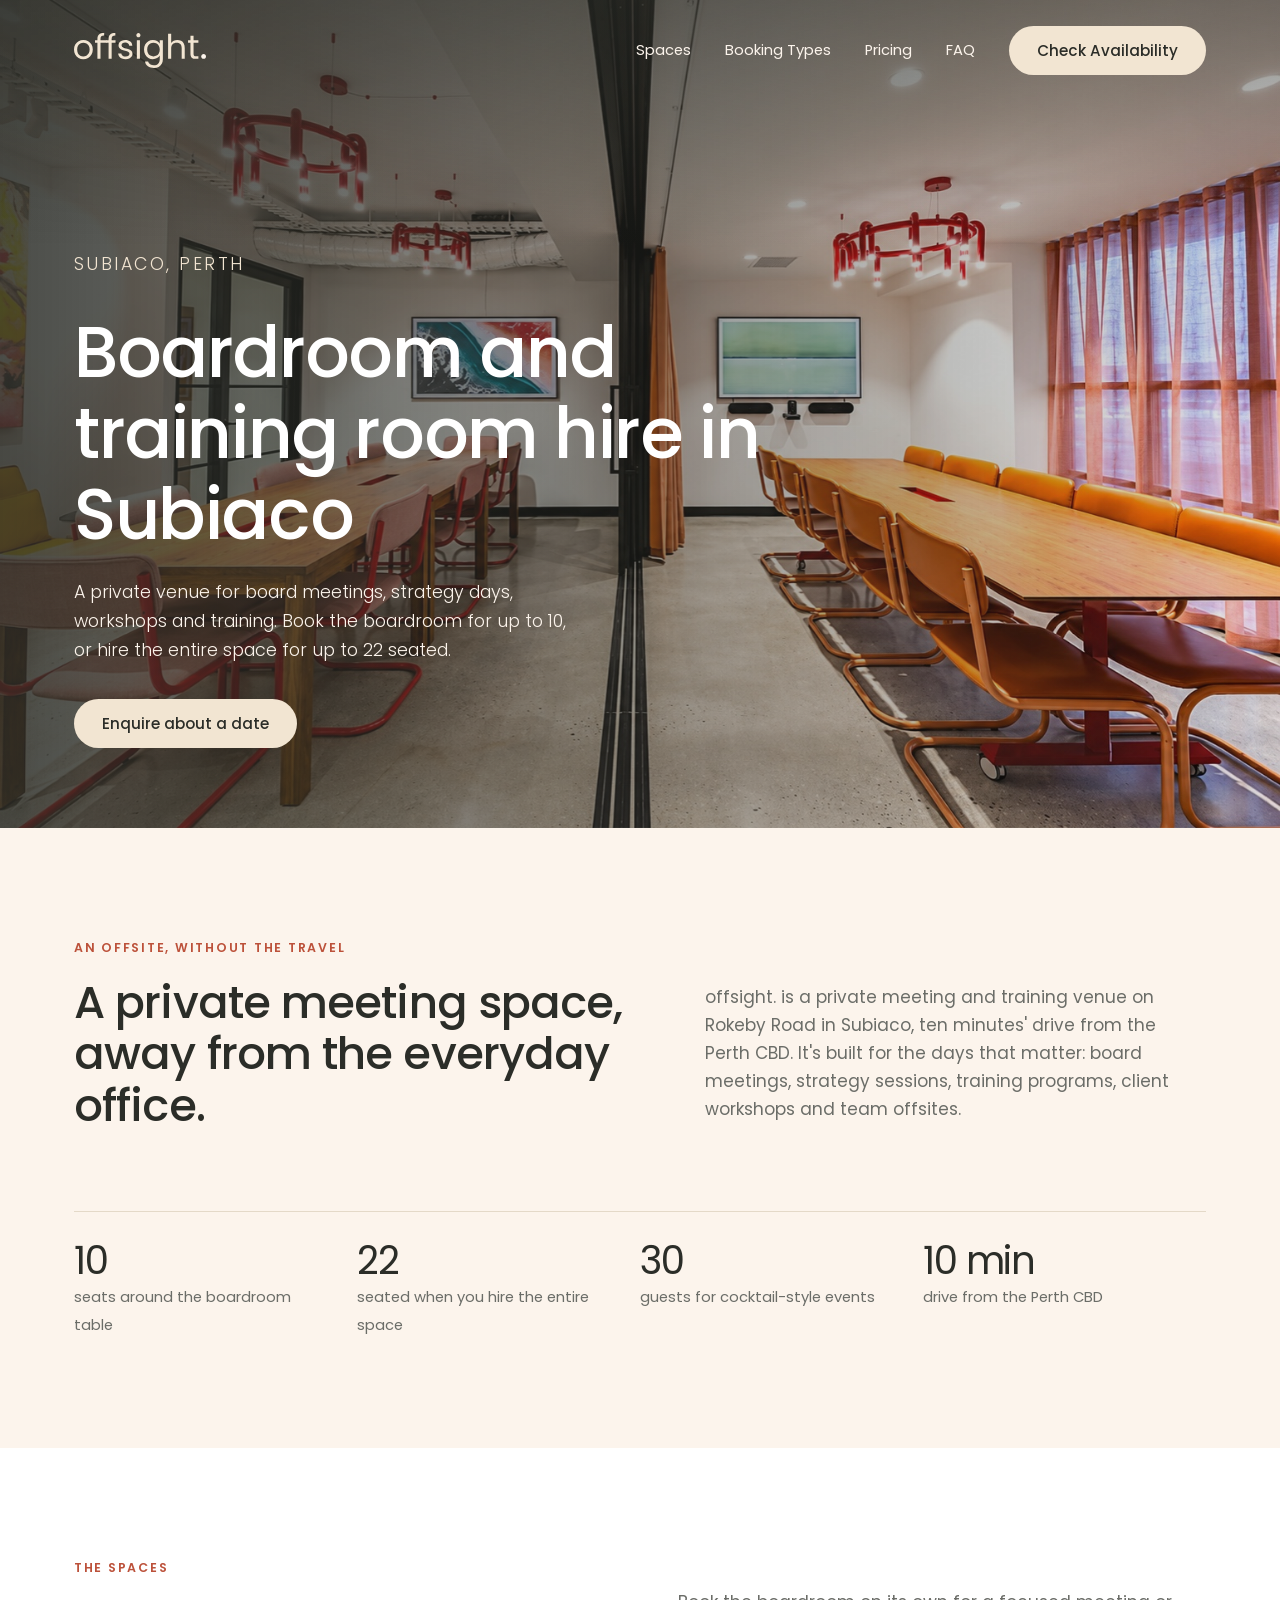
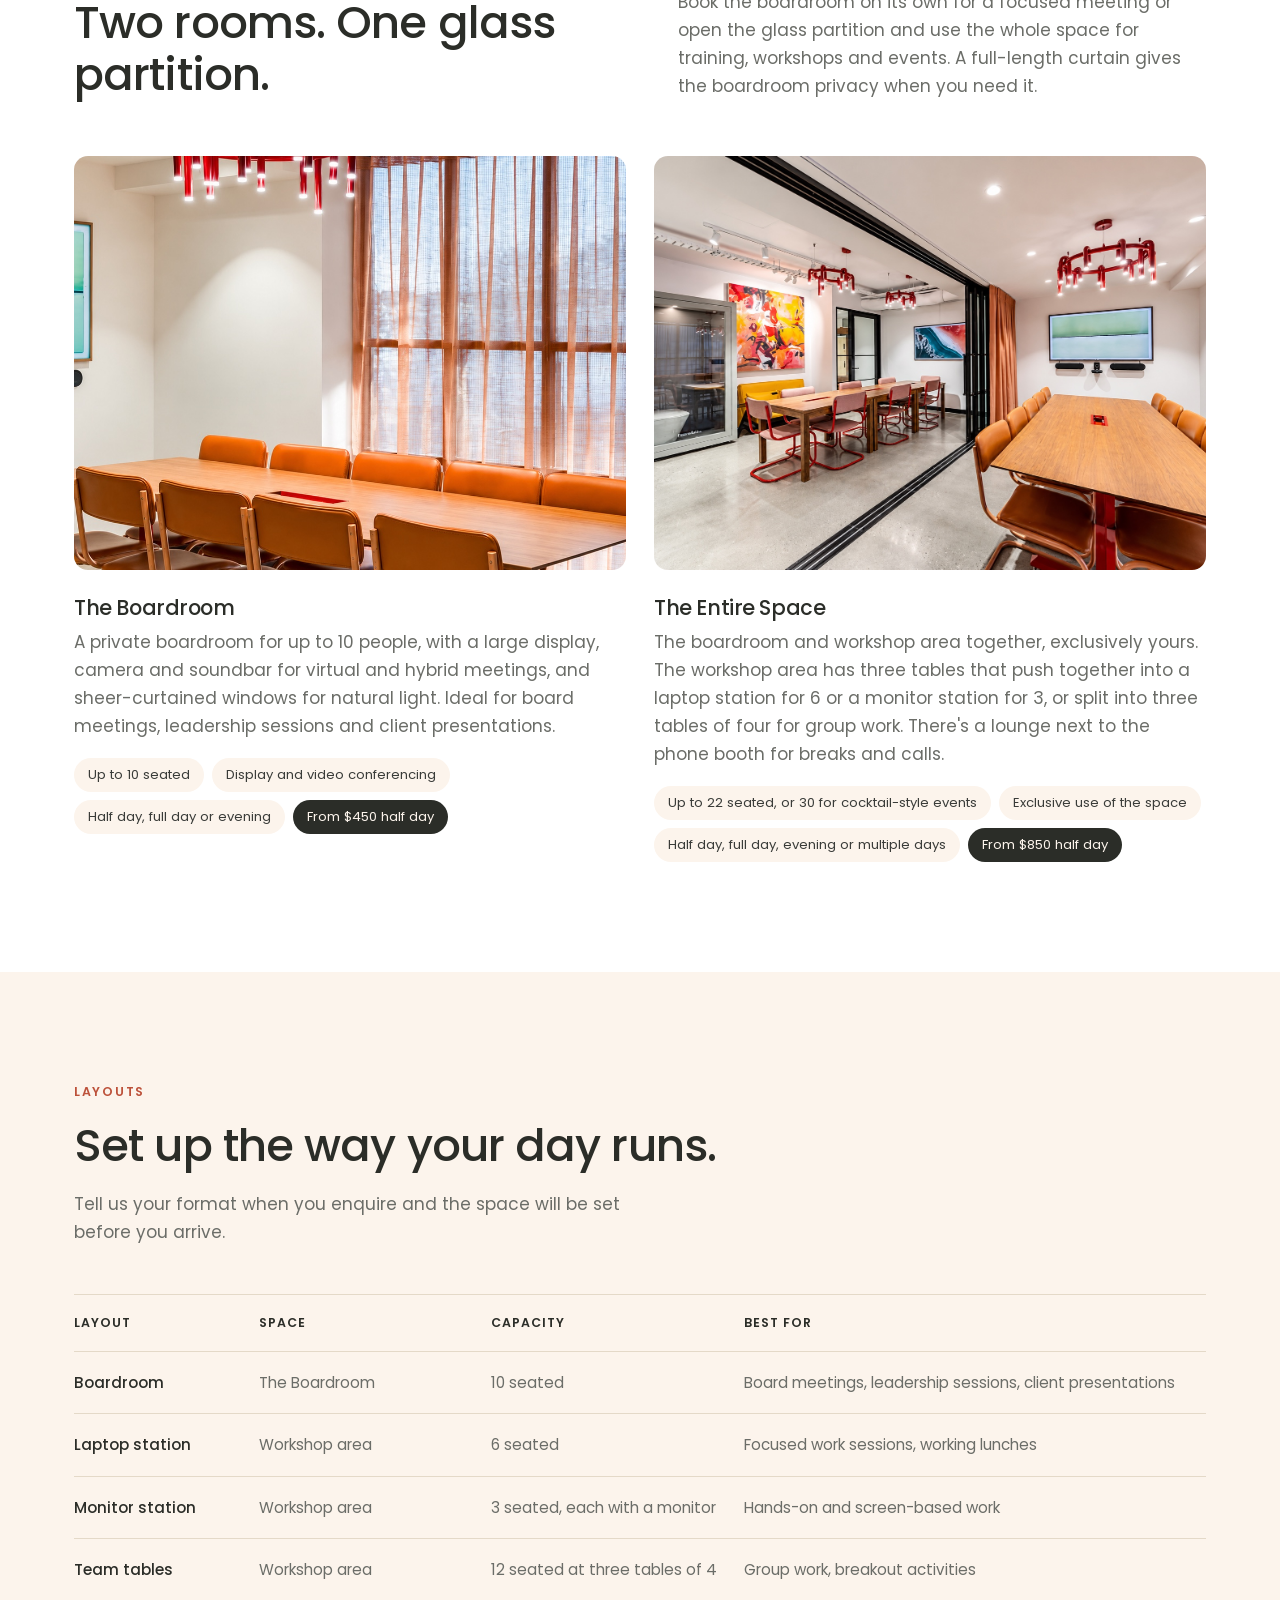
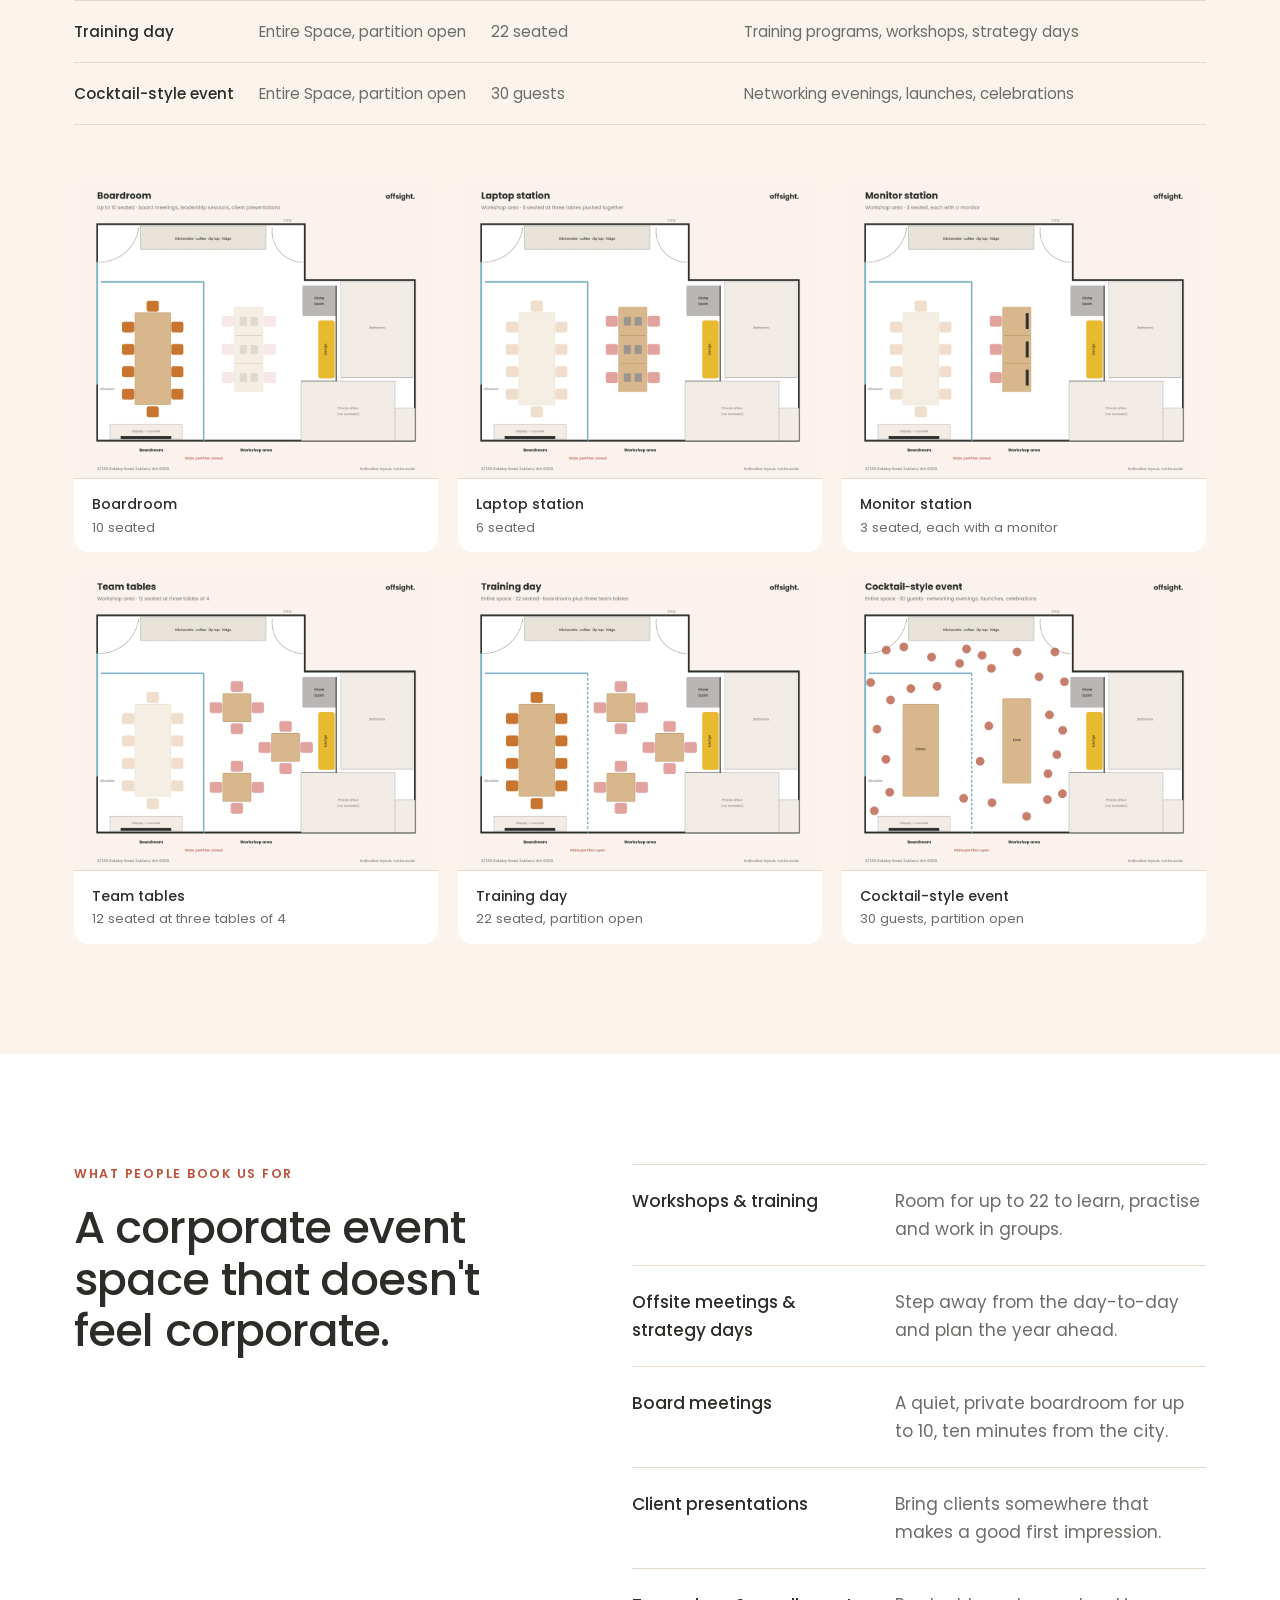
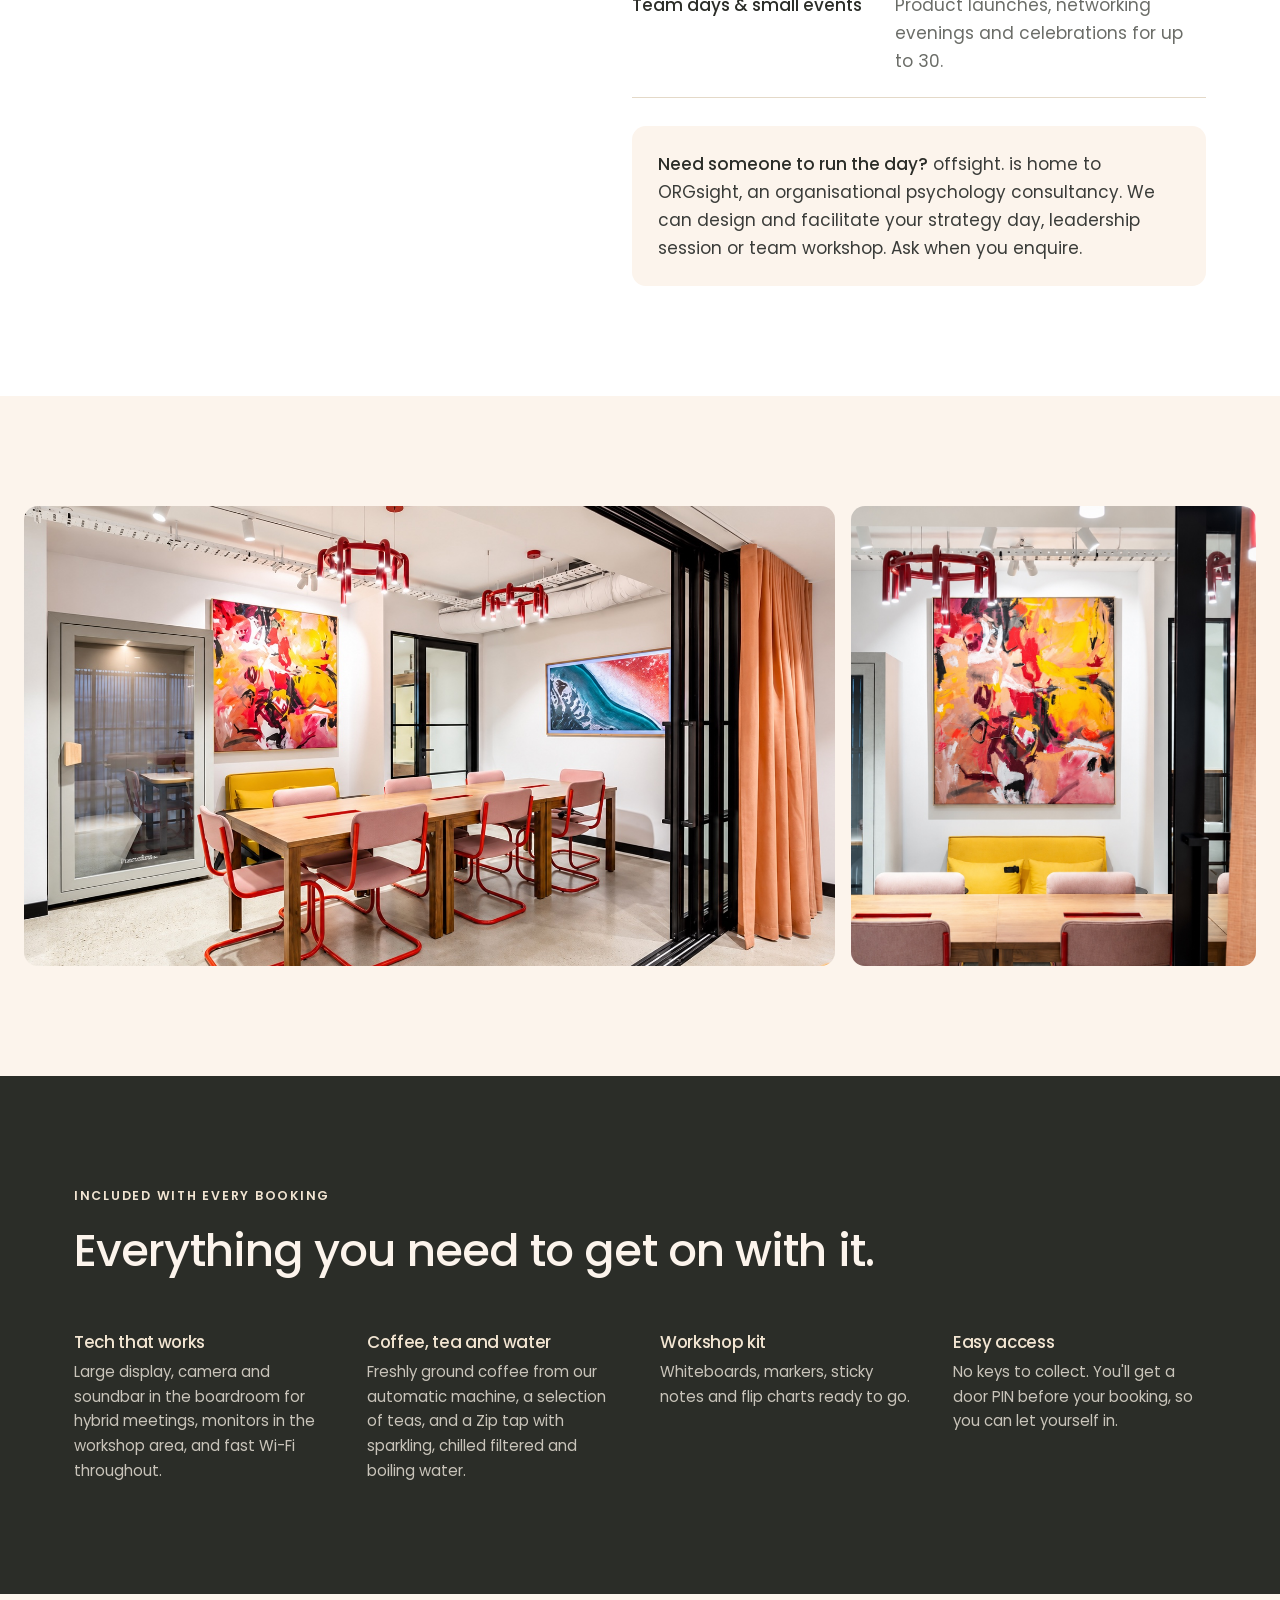
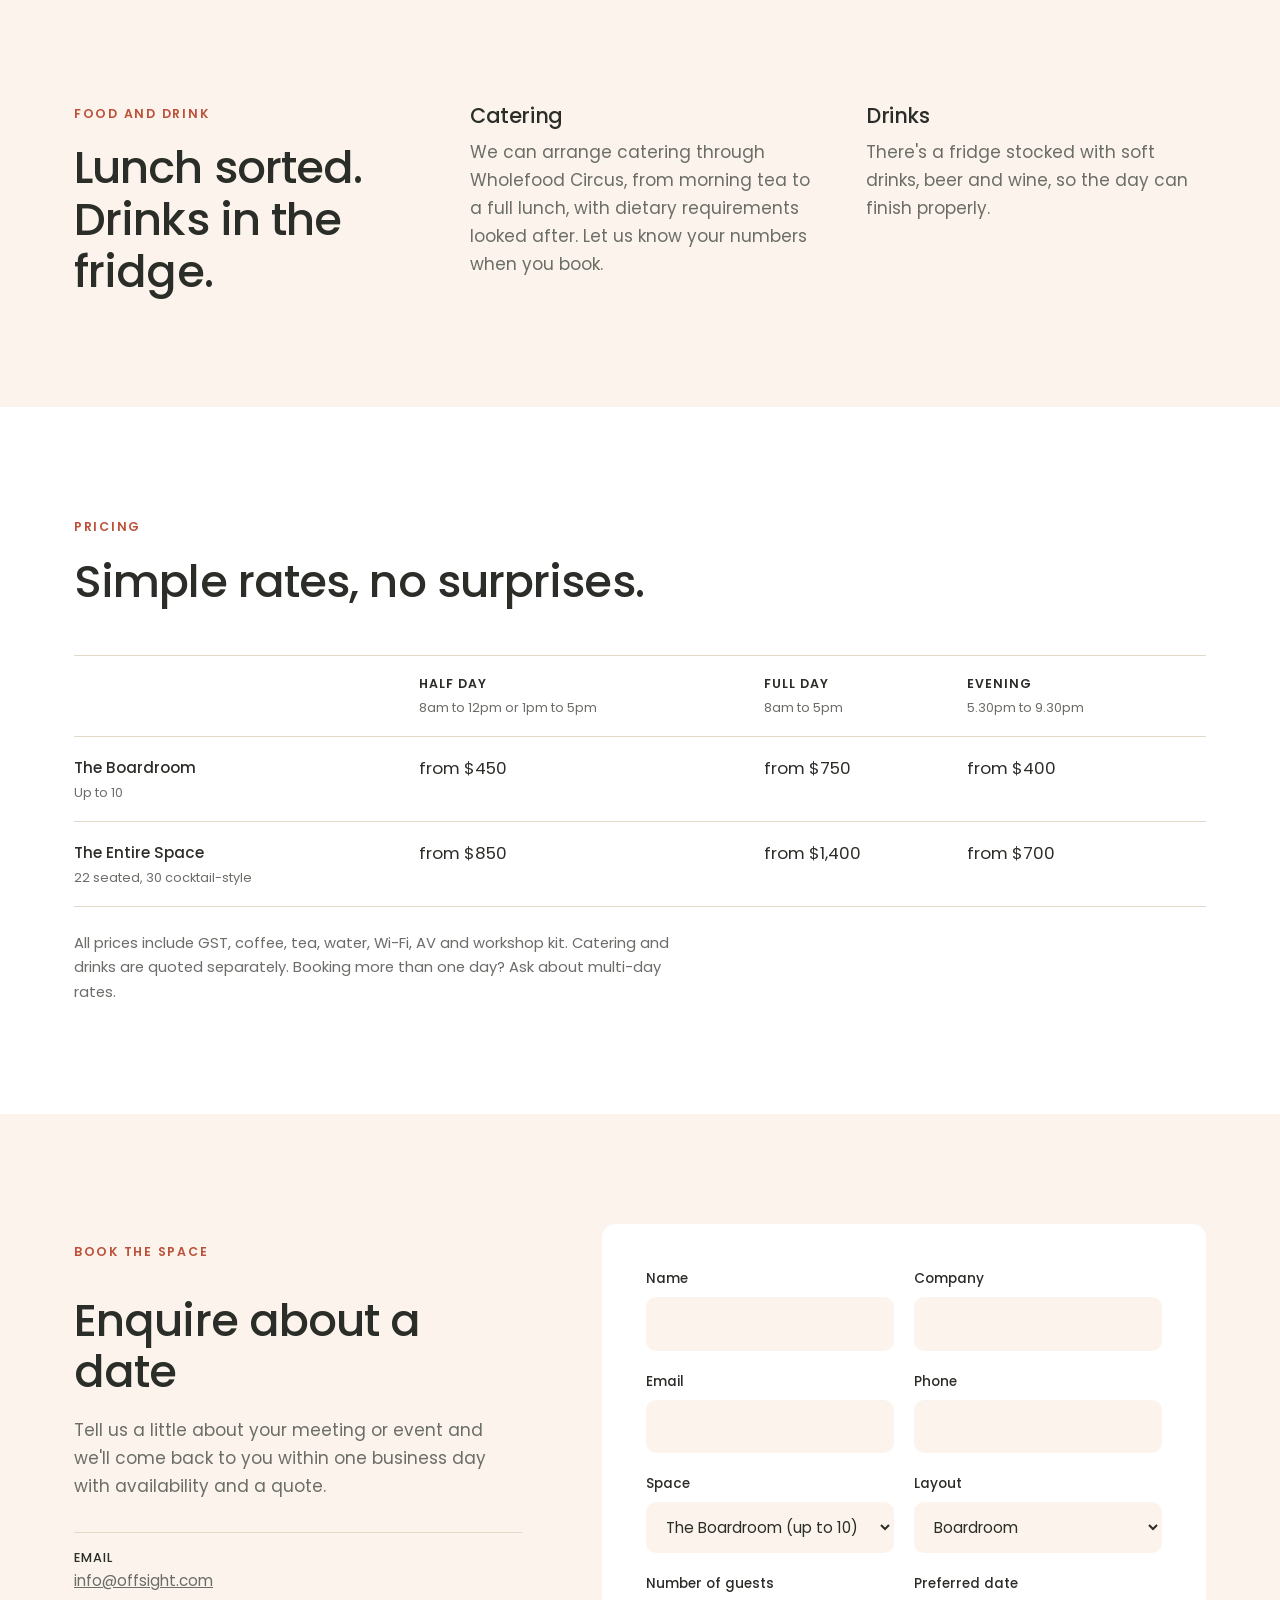
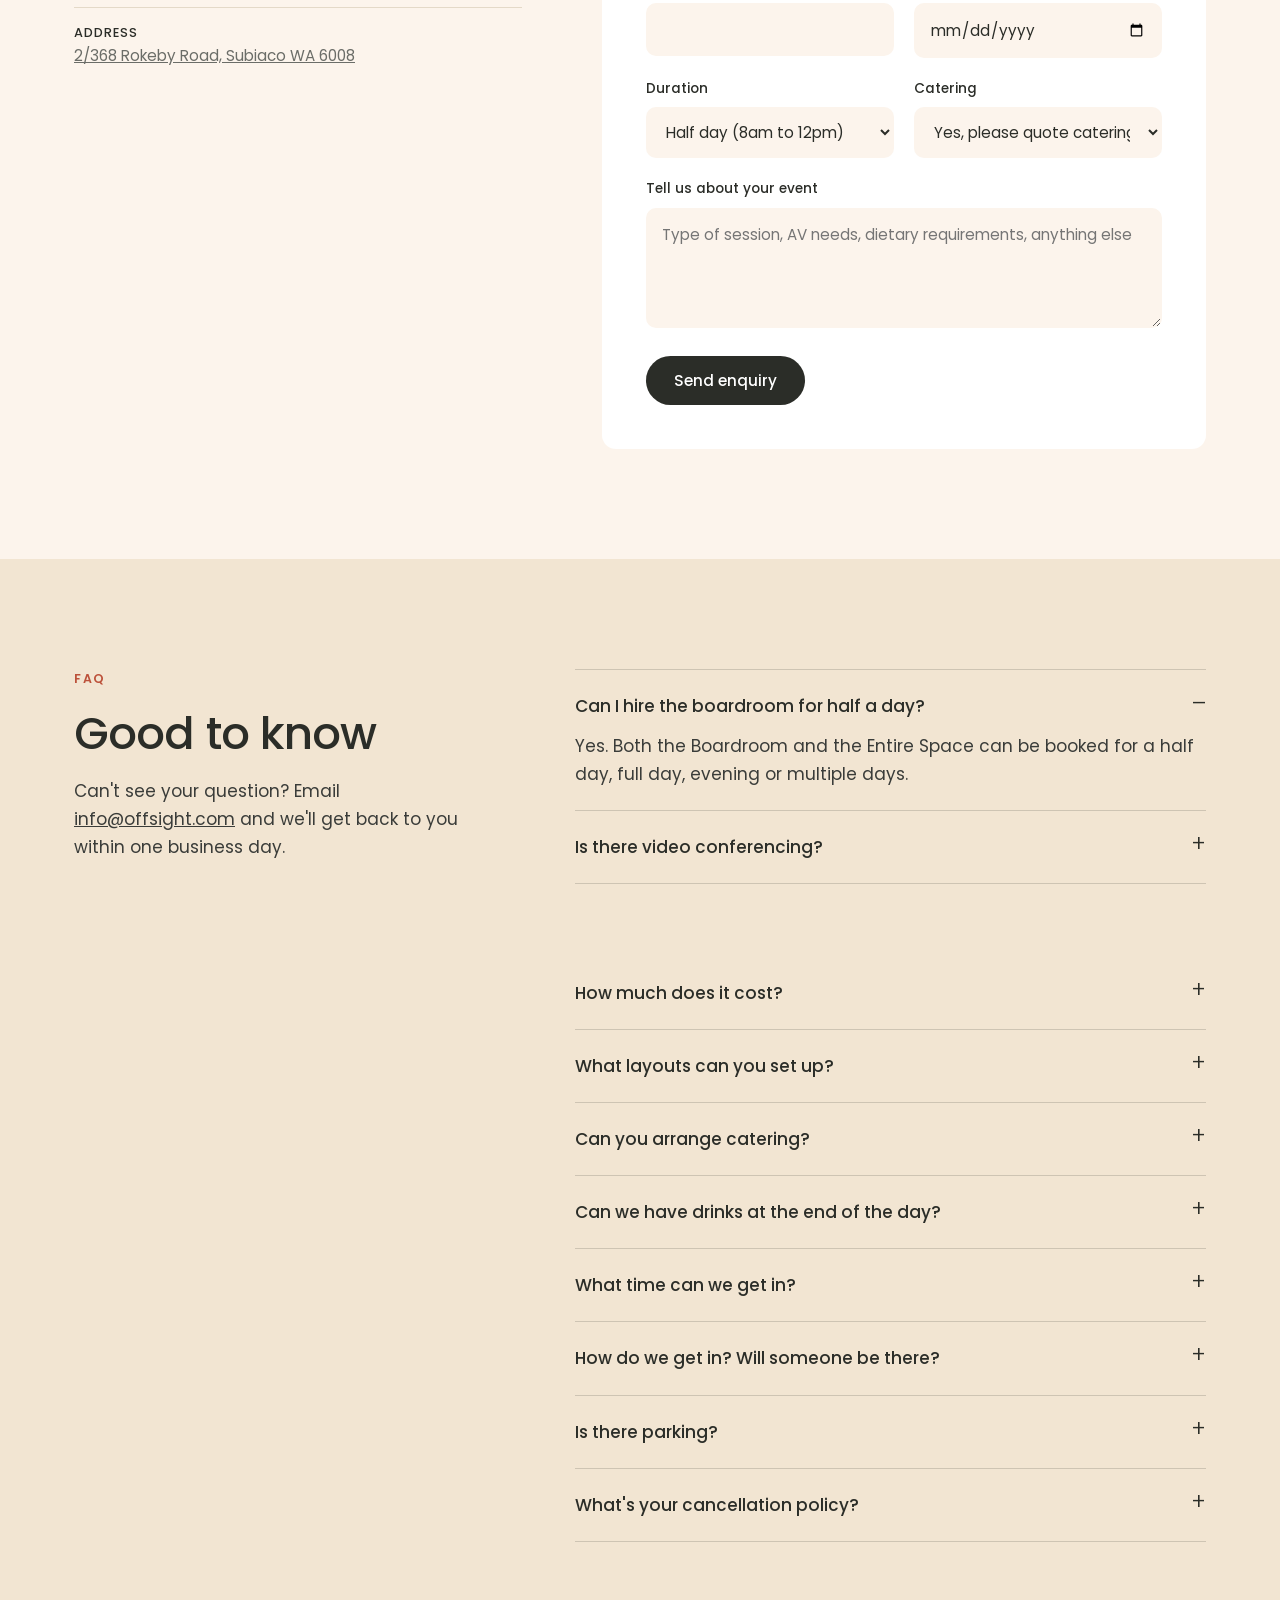
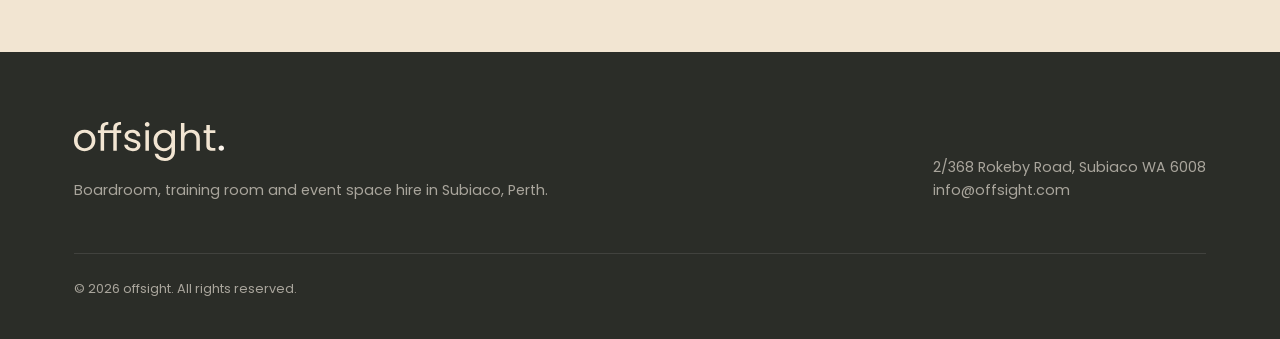
==== index.html @ c1b9c3cf "Open floor plans in a lightbox Native <dialog> with previous/next buttons, arrow keys, Esc and backd" ====
<!doctype html>
<html lang="en-AU">
<head>
<meta charset="utf-8">
<meta name="viewport" content="width=device-width, initial-scale=1">
<title>Boardroom &amp; Training Room Hire Subiaco, Perth | offsight.</title>
<meta name="description" content="Hire a private boardroom for up to 10 or the entire space for up to 22 seated on Rokeby Road, Subiaco. Board meetings, strategy days, workshops, training and events. From $450.">
<link rel="canonical" href="https://offsight.com.au/">
<meta property="og:type" content="website">
<meta property="og:title" content="Boardroom &amp; Training Room Hire in Subiaco | offsight.">
<meta property="og:description" content="A private boardroom and training venue in Subiaco for board meetings, strategy days, workshops and training.">
<meta property="og:image" content="https://offsight.com.au/assets/hero.jpg">
<meta property="og:locale" content="en_AU">
<link rel="icon" href="assets/favicon.svg" type="image/svg+xml">
<link rel="preconnect" href="https://fonts.googleapis.com">
<link rel="preconnect" href="https://fonts.gstatic.com" crossorigin>
<link href="https://fonts.googleapis.com/css2?family=Poppins:wght@300;400;500;600&display=swap" rel="stylesheet">

<script type="application/ld+json">
{
  "@context": "https://schema.org",
  "@type": "EventVenue",
  "name": "offsight.",
  "description": "Private boardroom and training venue for hire in Subiaco, Perth. Board meetings, strategy days, workshops, training and corporate events.",
  "url": "https://offsight.com.au/",
  "image": "https://offsight.com.au/assets/hero.jpg",
  "email": "info@offsight.com",
  "priceRange": "$400 to $1,400",
  "hasMap": "https://www.google.com/maps/search/?api=1&query=2%2F368+Rokeby+Road+Subiaco+WA+6008",
  "address": {
    "@type": "PostalAddress",
    "streetAddress": "2/368 Rokeby Road",
    "addressLocality": "Subiaco",
    "addressRegion": "WA",
    "postalCode": "6008",
    "addressCountry": "AU"
  },
  "areaServed": ["Subiaco", "Perth", "West Perth", "Leederville", "Nedlands"],
  "maximumAttendeeCapacity": 30
}
</script>
<script type="application/ld+json">
{
  "@context": "https://schema.org",
  "@type": "FAQPage",
  "mainEntity": [
    {"@type": "Question", "name": "Can I hire the boardroom for half a day?", "acceptedAnswer": {"@type": "Answer", "text": "Yes. Both the Boardroom and the Entire Space can be booked for a half day, full day, evening or multiple days."}},
    {"@type": "Question", "name": "Is there video conferencing?", "acceptedAnswer": {"@type": "Answer", "text": "Yes. The boardroom has a large wall-mounted display with a camera and soundbar for hybrid meetings, plus fast Wi-Fi throughout."}},
    {"@type": "Question", "name": "Where is offsight. located?", "acceptedAnswer": {"@type": "Answer", "text": "We're at 2/368 Rokeby Road, Subiaco, ten minutes' drive from the Perth CBD and a short walk from Subiaco train station."}},
    {"@type": "Question", "name": "How much does it cost?", "acceptedAnswer": {"@type": "Answer", "text": "The Boardroom starts from $450 for a half day and $750 for a full day. The Entire Space starts from $850 for a half day and $1,400 for a full day. All prices include GST."}},
    {"@type": "Question", "name": "What layouts can you set up?", "acceptedAnswer": {"@type": "Answer", "text": "The boardroom seats 10. In the workshop area, three tables push together into a laptop station for 6 or a monitor station for 3, or split into three tables of four. With the partition open, the entire space seats 22 for training or holds 30 for cocktail-style events."}},
    {"@type": "Question", "name": "Can you arrange catering?", "acceptedAnswer": {"@type": "Answer", "text": "Yes. We work with Wholefood Circus for morning tea, lunch and afternoon tea, and can cater for dietary requirements. You're also welcome to bring your own."}},
    {"@type": "Question", "name": "Can we have drinks at the end of the day?", "acceptedAnswer": {"@type": "Answer", "text": "Yes. There's a fridge with soft drinks, beer and wine."}},
    {"@type": "Question", "name": "What time can we get in?", "acceptedAnswer": {"@type": "Answer", "text": "Half days run 8am to 12pm or 1pm to 5pm, full days 8am to 5pm, and evenings 5.30pm to 9.30pm. If you need extra time to set up, let us know when you enquire."}},
    {"@type": "Question", "name": "How do we get in? Will someone be there?", "acceptedAnswer": {"@type": "Answer", "text": "You'll receive a door PIN before your booking so you can let yourself in, and a contact number if you need anything on the day."}},
    {"@type": "Question", "name": "Is there parking?", "acceptedAnswer": {"@type": "Answer", "text": "There's free 3-hour street parking on Rokeby Road and paid parking on nearby streets, plus public car parks within a short walk."}},
    {"@type": "Question", "name": "What's your cancellation policy?", "acceptedAnswer": {"@type": "Answer", "text": "A 50% deposit confirms your booking. Cancel more than 14 days out for a full refund. Cancellations within 14 days forfeit the deposit, and within 48 hours the full fee applies."}}
  ]
}
</script>

<style>
:root{
  --ink:#2b2d28;
  --ink-2:#3a3c39;
  --sand:#f2e5d2;
  --cream:#fcf4ec;
  --white:#fff;
  --muted:#6b6d68;
  --line:#e4d9c8;
  --terracotta:#bc513a;
  --terracotta-dark:#a14530;
  --radius:14px;
  --wrap:1180px;
}
*{box-sizing:border-box;margin:0}
html{scroll-behavior:smooth}
body{font:400 17px/1.65 "Poppins",system-ui,sans-serif;color:var(--muted);background:var(--cream);-webkit-font-smoothing:antialiased}
img{display:block;max-width:100%;height:auto}
a{color:inherit}
h1,h2,h3{color:var(--ink);font-weight:500;line-height:1.15;letter-spacing:-.02em}
h1{font-size:clamp(2.4rem,5.6vw,4.4rem);font-weight:500}
h2{font-size:clamp(1.9rem,3.6vw,2.8rem)}
h3{font-size:1.3rem;font-weight:500}
.wrap{max-width:var(--wrap);margin:0 auto;padding:0 24px}
.eyebrow{font-size:.78rem;font-weight:600;letter-spacing:.14em;text-transform:uppercase;color:var(--terracotta);margin-bottom:18px}
.lede{max-width:52ch;margin-top:18px}
section{padding:110px 0}
.btn{display:inline-block;font:500 .95rem/1 "Poppins",sans-serif;padding:17px 28px;border-radius:999px;background:var(--ink);color:var(--white);text-decoration:none;border:0;cursor:pointer;transition:background .2s,color .2s}
.btn:hover{background:var(--terracotta)}
.btn--light{background:var(--sand);color:var(--ink)}
.btn--light:hover{background:var(--white)}
:focus-visible{outline:2px solid var(--terracotta);outline-offset:3px}
.sr-only{position:absolute;width:1px;height:1px;overflow:hidden;clip:rect(0 0 0 0);white-space:nowrap}

/* header */
.top{position:absolute;inset:0 0 auto;z-index:10;padding:26px 0}
.top .wrap{display:flex;align-items:center;justify-content:space-between;gap:24px}
.top img{width:132px}
.top nav{display:flex;align-items:center;gap:34px}
.top nav a:not(.btn){color:var(--cream);text-decoration:none;font-size:.92rem}
.top nav a:not(.btn):hover{color:var(--sand)}

/* hero */
.hero{position:relative;min-height:min(92vh,860px);display:flex;align-items:flex-end;color:var(--cream);padding:0 0 80px}
.hero>img{position:absolute;inset:0;width:100%;height:100%;object-fit:cover}
.hero::after{content:"";position:absolute;inset:0;background:linear-gradient(180deg,rgba(43,45,40,.5) 0%,rgba(43,45,40,0) 30%),linear-gradient(90deg,rgba(43,45,40,.85) 0%,rgba(43,45,40,.45) 55%,rgba(43,45,40,.1) 100%)}
.hero .wrap{position:relative;z-index:1;width:100%}
.hero h1{color:var(--white);max-width:16ch}
.hero p{max-width:50ch;margin:22px 0 34px;font-size:1.1rem;color:var(--cream);font-weight:300}
.hero .eyebrow{color:var(--sand)}

/* intro + facts */
.intro{display:grid;grid-template-columns:1.1fr 1fr;gap:80px;align-items:start}
.intro p+p{margin-top:16px}
.intro>div{padding-top:.35em}
.facts{display:grid;grid-template-columns:repeat(4,1fr);border-top:1px solid var(--line);margin-top:80px}
.facts div{padding:28px 24px 0 0}
.facts strong{display:block;font-size:2.4rem;font-weight:400;color:var(--ink);letter-spacing:-.03em;line-height:1.1}
.facts span{font-size:.92rem}

/* spaces */
.spaces{background:var(--white)}
.spaces-head{display:flex;justify-content:space-between;align-items:end;gap:40px;margin-bottom:56px}
.spaces-head p{max-width:48ch}
.space-grid{display:grid;grid-template-columns:1fr 1fr;gap:28px}
.space img{border-radius:var(--radius);aspect-ratio:4/3;object-fit:cover;width:100%}
.space h3{margin:26px 0 8px}
.space ul{list-style:none;padding:0;margin-top:18px;display:flex;flex-wrap:wrap;gap:8px}
.space li{font-size:.82rem;padding:6px 14px;border-radius:999px;background:var(--cream);color:var(--ink-2)}
.space li.price{background:var(--ink);color:var(--cream)}

/* tables (layouts, pricing) */
.table-wrap{overflow-x:auto;margin-top:48px;border-top:1px solid var(--line)}
table{width:100%;border-collapse:collapse;font-size:.95rem;min-width:640px}
th,td{text-align:left;padding:18px 20px 18px 0;border-bottom:1px solid var(--line);vertical-align:top}
thead th{font-size:.78rem;font-weight:600;letter-spacing:.08em;text-transform:uppercase;color:var(--ink)}
tbody th{color:var(--ink);font-weight:500}
th small{display:block;font-size:.8rem;font-weight:400;letter-spacing:0;text-transform:none;color:var(--muted);margin-top:2px}

/* layouts */
.plans{display:grid;grid-template-columns:repeat(3,1fr);gap:20px;margin-top:56px}
.plans a{display:block;text-decoration:none;background:var(--white);border-radius:var(--radius);overflow:hidden;transition:transform .3s}
.plans a:hover{transform:translateY(-3px)}
.plans img{width:100%;aspect-ratio:2000/1635}
.plans figcaption{padding:14px 18px;font-size:.88rem;color:var(--ink);font-weight:500;border-top:1px solid var(--line)}
.plans figcaption span{display:block;font-weight:400;color:var(--muted);font-size:.82rem}

/* lightbox */
.lightbox{margin:auto;border:0;padding:0;background:transparent;max-width:min(1200px,94vw);width:100%;overflow:visible}
.lightbox::backdrop{background:rgba(43,45,40,.88)}
.lightbox img{width:100%;height:auto;max-height:76vh;object-fit:contain;border-radius:var(--radius);background:var(--cream)}
.lightbox p{color:var(--cream);text-align:center;margin-top:14px;font-size:.92rem}
.lb-btn{position:absolute;background:var(--cream);color:var(--ink);border:0;border-radius:999px;width:44px;height:44px;font:400 1.4rem/1 "Poppins",sans-serif;cursor:pointer;display:grid;place-items:center}
.lb-btn:hover{background:var(--sand)}
.lb-close{top:-56px;right:0}
.lb-prev{left:-60px;top:50%;transform:translateY(-50%)}
.lb-next{right:-60px;top:50%;transform:translateY(-50%)}
@media (max-width:1320px){.lb-prev{left:8px}.lb-next{right:8px}}

/* uses */
.uses-section{background:var(--white)}
.uses{display:grid;grid-template-columns:1fr 1.2fr;gap:80px}
.use-list{list-style:none;padding:0;border-top:1px solid var(--line)}
.use-list li{display:grid;grid-template-columns:1fr 1.3fr;gap:24px;padding:22px 0;border-bottom:1px solid var(--line)}
.use-list b{color:var(--ink);font-weight:500}
.orgsight{margin-top:28px;padding:24px 26px;background:var(--cream);border-radius:var(--radius);color:var(--ink-2)}
.orgsight b{color:var(--ink);font-weight:500}

/* gallery */
.gallery{display:grid;grid-template-columns:2fr 1fr;gap:16px;padding:0 24px;max-width:1400px;margin:110px auto 0}
.gallery img{border-radius:var(--radius);width:100%;height:460px;object-fit:cover}

/* included */
.included{background:var(--ink);color:#c9c4ba;margin-top:110px}
.included h2{color:var(--cream)}
.included .eyebrow{color:var(--sand)}
.inc-grid{display:grid;grid-template-columns:repeat(4,1fr);gap:40px;margin-top:56px}
.inc-grid h3{color:var(--sand);font-size:1.05rem;margin-bottom:8px}
.inc-grid p{font-size:.94rem}

/* food and drink */
.fnd{display:grid;grid-template-columns:1fr 1fr 1fr;gap:56px;align-items:start}
.fnd h3{margin-bottom:10px}

/* pricing */
.pricing{background:var(--white)}
.price-note{margin-top:24px;font-size:.92rem;max-width:70ch}
.pricing td{color:var(--ink);font-size:1.05rem}

/* booking */
.book{display:grid;grid-template-columns:1fr 1.35fr;gap:80px;align-items:start}
.book-aside p{margin:18px 0 32px}
.contact-list{list-style:none;padding:0;font-size:.95rem}
.contact-list li{padding:14px 0;border-top:1px solid var(--line)}
.contact-list b{display:block;color:var(--ink);font-weight:500;font-size:.8rem;letter-spacing:.08em;text-transform:uppercase}
form{background:var(--white);padding:44px;border-radius:var(--radius);display:grid;grid-template-columns:1fr 1fr;gap:20px}
.full{grid-column:1/-1}
label{display:block;font-size:.85rem;color:var(--ink);font-weight:500;margin-bottom:7px}
input,select,textarea{width:100%;font:inherit;font-size:.95rem;color:var(--ink);background:var(--cream);border:1px solid transparent;border-radius:10px;padding:13px 15px;transition:border-color .2s}
input:focus,select:focus,textarea:focus{outline:0;border-color:var(--ink)}
textarea{min-height:120px;resize:vertical}
form .btn{justify-self:start}

/* faq */
.faq{background:var(--sand)}
.faq-grid{display:grid;grid-template-columns:1fr 1.5fr;gap:80px}
.faq-grid .lede{color:var(--ink-2)}
details{border-bottom:1px solid rgba(43,45,40,.18);padding:22px 0}
details:first-child{border-top:1px solid rgba(43,45,40,.18)}
summary{cursor:pointer;color:var(--ink);font-weight:500;list-style:none;display:flex;justify-content:space-between;gap:20px}
summary::-webkit-details-marker{display:none}
summary::after{content:"+";font-weight:300;font-size:1.4rem;line-height:1}
details[open] summary::after{content:"–"}
details p{margin-top:12px;color:var(--ink-2)}

/* footer */
footer{background:var(--ink);color:#a9a59c;padding:70px 0 40px;font-size:.9rem}
.foot{display:flex;justify-content:space-between;gap:40px;flex-wrap:wrap;align-items:end}
footer img{width:150px;margin-bottom:18px}
footer a{text-decoration:none}
footer a:hover{color:var(--sand)}
.legal{margin-top:50px;padding-top:24px;border-top:1px solid rgba(255,255,255,.1);font-size:.8rem}

/* motion */
@keyframes settle{from{transform:scale(1.08)}to{transform:none}}
@keyframes rise{from{opacity:0;transform:translateY(24px)}to{opacity:1;transform:none}}
.hero>img{animation:settle 2.4s cubic-bezier(.2,.7,.2,1) both}
.hero .wrap>*{animation:rise .9s cubic-bezier(.2,.7,.2,1) both}
.hero .wrap>:nth-child(2){animation-delay:.12s}
.hero .wrap>:nth-child(3){animation-delay:.24s}
.hero .wrap>:nth-child(4){animation-delay:.36s}
.top{animation:rise .9s .1s both}
.js .reveal{opacity:0;transform:translateY(28px);transition:opacity .8s cubic-bezier(.2,.7,.2,1),transform .8s cubic-bezier(.2,.7,.2,1)}
.js .reveal.in{opacity:1;transform:none}
.space img,.gallery img{transition:transform .8s cubic-bezier(.2,.7,.2,1)}
.space:hover img{transform:scale(1.02)}
@media (prefers-reduced-motion:reduce){
  *,*::before,*::after{animation:none!important;transition:none!important}
  .js .reveal{opacity:1;transform:none}
}

@media (max-width:900px){
  section{padding:80px 0}
  .top nav a:not(.btn){display:none}
  .intro,.uses,.book,.faq-grid,.space-grid,.fnd{grid-template-columns:1fr;gap:40px}
  .spaces-head{flex-direction:column;align-items:start}
  .facts{grid-template-columns:1fr 1fr}
  .inc-grid{grid-template-columns:1fr 1fr}
  .plans{grid-template-columns:1fr 1fr}
  .gallery{grid-template-columns:1fr;margin-top:80px}
  .gallery img{height:280px}
  .included{margin-top:80px}
}
@media (max-width:560px){
  body{font-size:16px}
  .wrap{padding:0 18px}
  .gallery{padding:0 18px}
  .facts div{padding:22px 16px 0 0}
  .facts strong{font-size:2rem}
  .inc-grid,.plans{grid-template-columns:1fr}
  .use-list li{grid-template-columns:1fr;gap:4px}
  form{grid-template-columns:1fr;padding:26px}
  .top .btn{padding:13px 20px}
  .table-wrap{border-top:0}
  table{min-width:0}
  thead{position:absolute;width:1px;height:1px;overflow:hidden;clip:rect(0 0 0 0)}
  tr,tbody th,td{display:block}
  tr{padding:18px 0;border-top:1px solid var(--line)}
  tbody th,td{border:0;padding:3px 0}
  tbody th{font-size:1.02rem;margin-bottom:6px}
  td{display:flex;justify-content:space-between;gap:16px}
  td::before{content:attr(data-label);color:var(--muted);font-size:.85rem}
}
</style>
</head>
<body>

<header class="top">
  <div class="wrap">
    <a href="/" aria-label="offsight. home"><img src="assets/logo-reverse.svg" alt="offsight." width="132" height="35"></a>
    <nav aria-label="Main">
      <a href="#spaces">Spaces</a>
      <a href="#uses">Booking Types</a>
      <a href="#pricing">Pricing</a>
      <a href="#faq">FAQ</a>
      <a class="btn btn--light" href="#book">Check Availability</a>
    </nav>
  </div>
</header>

<main>
  <section class="hero" aria-labelledby="hero-title">
    <img src="assets/hero.jpg" alt="offsight. boardroom and workshop area in Subiaco with the glass partition open" width="1540" height="1021" fetchpriority="high">
    <div class="wrap">
      <p class="eyebrow">Subiaco, Perth</p>
      <h1 id="hero-title">Boardroom and training room hire in Subiaco</h1>
      <p>A private venue for board meetings, strategy days, workshops and training. Book the boardroom for up to 10, or hire the entire space for up to 22 seated.</p>
      <a class="btn btn--light" href="#book">Enquire about a date</a>
    </div>
  </section>

  <section>
    <div class="wrap">
      <p class="eyebrow">An offsite, without the travel</p>
      <div class="intro">
        <h2>A private meeting space, away from the everyday office.</h2>
        <div>
          <p>offsight. is a private meeting and training venue on Rokeby Road in Subiaco, ten minutes' drive from the Perth CBD. It's built for the days that matter: board meetings, strategy sessions, training programs, client workshops and team offsites.</p>
        </div>
      </div>
      <div class="facts">
        <div><strong>10</strong><span>seats around the boardroom table</span></div>
        <div><strong>22</strong><span>seated when you hire the entire space</span></div>
        <div><strong>30</strong><span>guests for cocktail-style events</span></div>
        <div><strong>10 min</strong><span>drive from the Perth CBD</span></div>
      </div>
    </div>
  </section>

  <section class="spaces" id="spaces">
    <div class="wrap">
      <div class="spaces-head">
        <div>
          <p class="eyebrow">The spaces</p>
          <h2>Two rooms. One glass partition.</h2>
        </div>
        <p>Book the boardroom on its own for a focused meeting or open the glass partition and use the whole space for training, workshops and events. A full-length curtain gives the boardroom privacy when you need it.</p>
      </div>
      <div class="space-grid">
        <article class="space">
          <img src="assets/boardroom.jpg" alt="Boardroom table with orange leather chairs and red pendant light" width="1023" height="1538" loading="lazy">
          <h3>The Boardroom</h3>
          <p>A private boardroom for up to 10 people, with a large display, camera and soundbar for virtual and hybrid meetings, and sheer-curtained windows for natural light. Ideal for board meetings, leadership sessions and client presentations.</p>
          <ul><li>Up to 10 seated</li><li>Display and video conferencing</li><li>Half day, full day or evening</li><li class="price">From $450 half day</li></ul>
        </article>
        <article class="space">
          <img src="assets/whole-space.jpg" alt="Boardroom and workshop area combined with the glass partition open, timber tables and red pendant lights" width="1540" height="1021" loading="lazy">
          <h3>The Entire Space</h3>
          <p>The boardroom and workshop area together, exclusively yours. The workshop area has three tables that push together into a laptop station for 6 or a monitor station for 3, or split into three tables of four for group work. There's a lounge next to the phone booth for breaks and calls.</p>
          <ul><li>Up to 22 seated, or 30 for cocktail-style events</li><li>Exclusive use of the space</li><li>Half day, full day, evening or multiple days</li><li class="price">From $850 half day</li></ul>
        </article>
      </div>
    </div>
  </section>

  <section id="layouts">
    <div class="wrap">
      <p class="eyebrow">Layouts</p>
      <h2>Set up the way your day runs.</h2>
      <p class="lede">Tell us your format when you enquire and the space will be set before you arrive.</p>
      <div class="table-wrap">
        <table>
          <thead><tr><th scope="col">Layout</th><th scope="col">Space</th><th scope="col">Capacity</th><th scope="col">Best for</th></tr></thead>
          <tbody>
            <tr><th scope="row">Boardroom</th><td data-label="Space">The Boardroom</td><td data-label="Capacity">10 seated</td><td data-label="Best for">Board meetings, leadership sessions, client presentations</td></tr>
            <tr><th scope="row">Laptop station</th><td data-label="Space">Workshop area</td><td data-label="Capacity">6 seated</td><td data-label="Best for">Focused work sessions, working lunches</td></tr>
            <tr><th scope="row">Monitor station</th><td data-label="Space">Workshop area</td><td data-label="Capacity">3 seated, each with a monitor</td><td data-label="Best for">Hands-on and screen-based work</td></tr>
            <tr><th scope="row">Team tables</th><td data-label="Space">Workshop area</td><td data-label="Capacity">12 seated at three tables of 4</td><td data-label="Best for">Group work, breakout activities</td></tr>
            <tr><th scope="row">Training day</th><td data-label="Space">Entire Space, partition open</td><td data-label="Capacity">22 seated</td><td data-label="Best for">Training programs, workshops, strategy days</td></tr>
            <tr><th scope="row">Cocktail-style event</th><td data-label="Space">Entire Space, partition open</td><td data-label="Capacity">30 guests</td><td data-label="Best for">Networking evenings, launches, celebrations</td></tr>
          </tbody>
        </table>
      </div>
      <div class="plans">
        <figure><a href="assets/layouts/boardroom.webp" target="_blank" rel="noopener"><img src="assets/layouts/boardroom.webp" alt="Floor plan: boardroom layout, 10 seated around the boardroom table" width="2000" height="1635" loading="lazy"><figcaption>Boardroom<span>10 seated</span></figcaption></a></figure>
        <figure><a href="assets/layouts/laptop-station.webp" target="_blank" rel="noopener"><img src="assets/layouts/laptop-station.webp" alt="Floor plan: laptop station, 6 seated at three tables pushed together in the workshop area" width="2000" height="1635" loading="lazy"><figcaption>Laptop station<span>6 seated</span></figcaption></a></figure>
        <figure><a href="assets/layouts/monitor-station.webp" target="_blank" rel="noopener"><img src="assets/layouts/monitor-station.webp" alt="Floor plan: monitor station, 3 seated each with a monitor in the workshop area" width="2000" height="1635" loading="lazy"><figcaption>Monitor station<span>3 seated, each with a monitor</span></figcaption></a></figure>
        <figure><a href="assets/layouts/team-tables.webp" target="_blank" rel="noopener"><img src="assets/layouts/team-tables.webp" alt="Floor plan: team tables, 12 seated at three tables of four in the workshop area" width="2000" height="1635" loading="lazy"><figcaption>Team tables<span>12 seated at three tables of 4</span></figcaption></a></figure>
        <figure><a href="assets/layouts/training-day.webp" target="_blank" rel="noopener"><img src="assets/layouts/training-day.webp" alt="Floor plan: training day, 22 seated across the boardroom and three team tables with the glass partition open" width="2000" height="1635" loading="lazy"><figcaption>Training day<span>22 seated, partition open</span></figcaption></a></figure>
        <figure><a href="assets/layouts/cocktail-event.webp" target="_blank" rel="noopener"><img src="assets/layouts/cocktail-event.webp" alt="Floor plan: cocktail-style event for 30 guests with drinks and food tables and the glass partition open" width="2000" height="1635" loading="lazy"><figcaption>Cocktail-style event<span>30 guests, partition open</span></figcaption></a></figure>
      </div>
    </div>
  </section>

  <section id="uses" class="uses-section">
    <div class="wrap uses">
      <div>
        <p class="eyebrow">What people book us for</p>
        <h2>A corporate event space that doesn't feel corporate.</h2>
      </div>
      <div>
        <ul class="use-list">
          <li><b>Workshops &amp; training</b><span>Room for up to 22 to learn, practise and work in groups.</span></li>
          <li><b>Offsite meetings &amp; strategy days</b><span>Step away from the day-to-day and plan the year ahead.</span></li>
          <li><b>Board meetings</b><span>A quiet, private boardroom for up to 10, ten minutes from the city.</span></li>
          <li><b>Client presentations</b><span>Bring clients somewhere that makes a good first impression.</span></li>
          <li><b>Team days &amp; small events</b><span>Product launches, networking evenings and celebrations for up to 30.</span></li>
        </ul>
        <p class="orgsight"><b>Need someone to run the day?</b> offsight. is home to ORGsight, an organisational psychology consultancy. We can design and facilitate your strategy day, leadership session or team workshop. Ask when you enquire.</p>
      </div>
    </div>
  </section>

  <div class="gallery" aria-label="Photos of the space">
    <img src="assets/workshop-room.jpg" alt="Long timber workshop table with orange chairs under red pendant lights" width="1540" height="1021" loading="lazy">
    <img src="assets/artwork.jpg" alt="Workshop area with large abstract painting, yellow sofa and red pendant lights" width="1086" height="1449" loading="lazy">
  </div>

  <section class="included">
    <div class="wrap">
      <p class="eyebrow">Included with every booking</p>
      <h2>Everything you need to get on with it.</h2>
      <div class="inc-grid">
        <div><h3>Tech that works</h3><p>Large display, camera and soundbar in the boardroom for hybrid meetings, monitors in the workshop area, and fast Wi-Fi throughout.</p></div>
        <div><h3>Coffee, tea and water</h3><p>Freshly ground coffee from our automatic machine, a selection of teas, and a Zip tap with sparkling, chilled filtered and boiling water.</p></div>
        <div><h3>Workshop kit</h3><p>Whiteboards, markers, sticky notes and flip charts ready to go.</p></div>
        <div><h3>Easy access</h3><p>No keys to collect. You'll get a door PIN before your booking, so you can let yourself in.</p></div>
      </div>
    </div>
  </section>

  <section id="food">
    <div class="wrap fnd">
      <div>
        <p class="eyebrow">Food and drink</p>
        <h2>Lunch sorted. Drinks in the fridge.</h2>
      </div>
      <div><h3>Catering</h3><p>We can arrange catering through Wholefood Circus, from morning tea to a full lunch, with dietary requirements looked after. Let us know your numbers when you book.</p></div>
      <div><h3>Drinks</h3><p>There's a fridge stocked with soft drinks, beer and wine, so the day can finish properly.</p></div>
    </div>
  </section>

  <section class="pricing" id="pricing">
    <div class="wrap">
      <p class="eyebrow">Pricing</p>
      <h2>Simple rates, no surprises.</h2>
      <div class="table-wrap price-wrap">
        <table>
          <thead>
            <tr>
              <th scope="col"><span class="sr-only">Space</span></th>
              <th scope="col">Half day<small>8am to 12pm or 1pm to 5pm</small></th>
              <th scope="col">Full day<small>8am to 5pm</small></th>
              <th scope="col">Evening<small>5.30pm to 9.30pm</small></th>
            </tr>
          </thead>
          <tbody>
            <tr><th scope="row">The Boardroom<small>Up to 10</small></th><td data-label="Half day">from $450</td><td data-label="Full day">from $750</td><td data-label="Evening">from $400</td></tr>
            <tr><th scope="row">The Entire Space<small>22 seated, 30 cocktail-style</small></th><td data-label="Half day">from $850</td><td data-label="Full day">from $1,400</td><td data-label="Evening">from $700</td></tr>
          </tbody>
        </table>
      </div>
      <p class="price-note">All prices include GST, coffee, tea, water, Wi-Fi, AV and workshop kit. Catering and drinks are quoted separately. Booking more than one day? Ask about multi-day rates.</p>
    </div>
  </section>

  <section id="book">
    <div class="wrap book">
      <div class="book-aside">
        <p class="eyebrow">Book the space</p>
        <h2>Enquire about a date</h2>
        <p>Tell us a little about your meeting or event and we'll come back to you within one business day with availability and a quote.</p>
        <ul class="contact-list">
          <li><b>Email</b><a href="mailto:info@offsight.com">info@offsight.com</a></li>
          <li><b>Address</b><a href="https://www.google.com/maps/search/?api=1&amp;query=2%2F368+Rokeby+Road+Subiaco+WA+6008" target="_blank" rel="noopener">2/368 Rokeby Road, Subiaco WA 6008</a></li>
        </ul>
      </div>

      <!-- TODO: replace YOUR_FORM_ID with a Formspree form ID (formspree.io), or point action at your own handler -->
      <form action="https://formspree.io/f/YOUR_FORM_ID" method="POST">
        <input type="hidden" name="_subject" value="New booking enquiry – offsight.">
        <div><label for="name">Name</label><input id="name" name="name" autocomplete="name" required></div>
        <div><label for="company">Company</label><input id="company" name="company" autocomplete="organization"></div>
        <div><label for="email">Email</label><input id="email" name="email" type="email" autocomplete="email" required></div>
        <div><label for="phone">Phone</label><input id="phone" name="phone" type="tel" autocomplete="tel"></div>
        <div>
          <label for="space">Space</label>
          <select id="space" name="space" required>
            <option value="Boardroom">The Boardroom (up to 10)</option>
            <option value="Entire space">The Entire Space (up to 22 seated)</option>
            <option value="Not sure">Not sure yet</option>
          </select>
        </div>
        <div>
          <label for="layout">Layout</label>
          <select id="layout" name="layout">
            <option>Boardroom</option>
            <option>Laptop station</option>
            <option>Monitor station</option>
            <option>Team tables</option>
            <option>Training day</option>
            <option>Cocktail-style event</option>
            <option>Not sure yet</option>
          </select>
        </div>
        <div><label for="guests">Number of guests</label><input id="guests" name="guests" type="number" min="1" max="30" required></div>
        <div><label for="date">Preferred date</label><input id="date" name="date" type="date" value="" required></div>
        <div>
          <label for="duration">Duration</label>
          <select id="duration" name="duration">
            <option>Half day (8am to 12pm)</option>
            <option>Half day (1pm to 5pm)</option>
            <option>Full day (8am to 5pm)</option>
            <option>Evening (5.30pm to 9.30pm)</option>
            <option>Multiple days</option>
          </select>
        </div>
        <div>
          <label for="catering">Catering</label>
          <select id="catering" name="catering">
            <option>Yes, please quote catering</option>
            <option>No, we'll sort our own</option>
            <option>Not sure yet</option>
          </select>
        </div>
        <div class="full"><label for="message">Tell us about your event</label><textarea id="message" name="message" placeholder="Type of session, AV needs, dietary requirements, anything else"></textarea></div>
        <button class="btn" type="submit">Send enquiry</button>
      </form>
    </div>
  </section>

  <section class="faq" id="faq">
    <div class="wrap faq-grid">
      <div>
        <p class="eyebrow">FAQ</p>
        <h2>Good to know</h2>
        <p class="lede">Can't see your question? Email <a href="mailto:info@offsight.com">info@offsight.com</a> and we'll get back to you within one business day.</p>
      </div>
      <div>
        <details open><summary>Can I hire the boardroom for half a day?</summary><p>Yes. Both the Boardroom and the Entire Space can be booked for a half day, full day, evening or multiple days.</p></details>
        <details><summary>Is there video conferencing?</summary><p>Yes. The boardroom has a large wall-mounted display with a camera and soundbar for hybrid meetings, plus fast Wi-Fi throughout.</p></details>
        <details><summary>Where is offsight. located?</summary><p>We're at 2/368 Rokeby Road, Subiaco, ten minutes' drive from the Perth CBD and a short walk from Subiaco train station.</p></details>
        <details><summary>How much does it cost?</summary><p>The Boardroom starts from $450 for a half day and $750 for a full day. The Entire Space starts from $850 for a half day and $1,400 for a full day. All prices include GST.</p></details>
        <details><summary>What layouts can you set up?</summary><p>The boardroom seats 10. In the workshop area, three tables push together into a laptop station for 6 or a monitor station for 3, or split into three tables of four. With the partition open, the entire space seats 22 for training or holds 30 for cocktail-style events.</p></details>
        <details><summary>Can you arrange catering?</summary><p>Yes. We work with Wholefood Circus for morning tea, lunch and afternoon tea, and can cater for dietary requirements. You're also welcome to bring your own.</p></details>
        <details><summary>Can we have drinks at the end of the day?</summary><p>Yes. There's a fridge with soft drinks, beer and wine.</p></details>
        <details><summary>What time can we get in?</summary><p>Half days run 8am to 12pm or 1pm to 5pm, full days 8am to 5pm, and evenings 5.30pm to 9.30pm. If you need extra time to set up, let us know when you enquire.</p></details>
        <details><summary>How do we get in? Will someone be there?</summary><p>You'll receive a door PIN before your booking so you can let yourself in, and a contact number if you need anything on the day.</p></details>
        <details><summary>Is there parking?</summary><p>There's free 3-hour street parking on Rokeby Road and paid parking on nearby streets, plus public car parks within a short walk.</p></details>
        <details><summary>What's your cancellation policy?</summary><p>A 50% deposit confirms your booking. Cancel more than 14 days out for a full refund. Cancellations within 14 days forfeit the deposit, and within 48 hours the full fee applies.</p></details>
      </div>
    </div>
  </section>
</main>

<dialog class="lightbox" id="lightbox" aria-label="Floor plan">
  <button class="lb-btn lb-close" type="button" aria-label="Close">&times;</button>
  <button class="lb-btn lb-prev" type="button" aria-label="Previous plan">&#8249;</button>
  <img src="" alt="">
  <button class="lb-btn lb-next" type="button" aria-label="Next plan">&#8250;</button>
  <p></p>
</dialog>

<footer>
  <div class="wrap">
    <div class="foot">
      <div>
        <img src="assets/logo-reverse.svg" alt="offsight." width="150" height="40" loading="lazy">
        <p>Boardroom, training room and event space hire in Subiaco, Perth.</p>
      </div>
      <div>
        <p><a href="https://www.google.com/maps/search/?api=1&amp;query=2%2F368+Rokeby+Road+Subiaco+WA+6008" target="_blank" rel="noopener">2/368 Rokeby Road, Subiaco WA 6008</a></p>
        <p><a href="mailto:info@offsight.com">info@offsight.com</a></p>
      </div>
    </div>
    <p class="legal">© <span id="y">2026</span> offsight. All rights reserved.</p>
  </div>
</footer>

<script>
  // fade sections up as they scroll into view; grid children stagger
  if ('IntersectionObserver' in window) {
    document.documentElement.classList.add('js');
    const io = new IntersectionObserver(entries => entries.forEach(e => {
      if (e.isIntersecting) { e.target.classList.add('in'); io.unobserve(e.target); }
    }), { rootMargin: '0px 0px -10% 0px' });
    document.querySelectorAll('main section:not(.hero) .eyebrow, main section:not(.hero) h2, .lede, .intro p, .facts>div, .space, .spaces-head>p, .table-wrap, .plans figure, .use-list li, .orgsight, .gallery img, .inc-grid>div, .fnd>div, .price-note, .contact-list, form, details')
      .forEach(el => {
        const i = [...el.parentElement.children].indexOf(el);
        el.style.transitionDelay = Math.min(i, 5) * 80 + 'ms';
        el.classList.add('reveal');
        io.observe(el);
      });
  }

  // floor plan lightbox (links still open the image if <dialog> is unsupported)
  const lb = document.getElementById('lightbox');
  const plans = [...document.querySelectorAll('.plans a')];
  let cur = 0;
  const show = i => {
    cur = (i + plans.length) % plans.length;
    const img = plans[cur].querySelector('img');
    lb.querySelector('img').src = plans[cur].href;
    lb.querySelector('img').alt = img.alt;
    lb.querySelector('p').textContent = plans[cur].querySelector('figcaption').firstChild.textContent;
  };
  if (lb.showModal) {
    plans.forEach((a, i) => a.addEventListener('click', e => { e.preventDefault(); show(i); lb.showModal(); }));
    lb.querySelector('.lb-close').onclick = () => lb.close();
    lb.querySelector('.lb-prev').onclick = () => show(cur - 1);
    lb.querySelector('.lb-next').onclick = () => show(cur + 1);
    lb.addEventListener('click', e => { if (e.target === lb) lb.close(); });
    lb.addEventListener('keydown', e => {
      if (e.key === 'ArrowLeft') show(cur - 1);
      if (e.key === 'ArrowRight') show(cur + 1);
    });
  }

  // no past dates in the booking form (field stays empty until picked)
  document.getElementById('date').min = new Date().toISOString().slice(0, 10);
  document.getElementById('y').textContent = new Date().getFullYear();
</script>
</body>
</html>
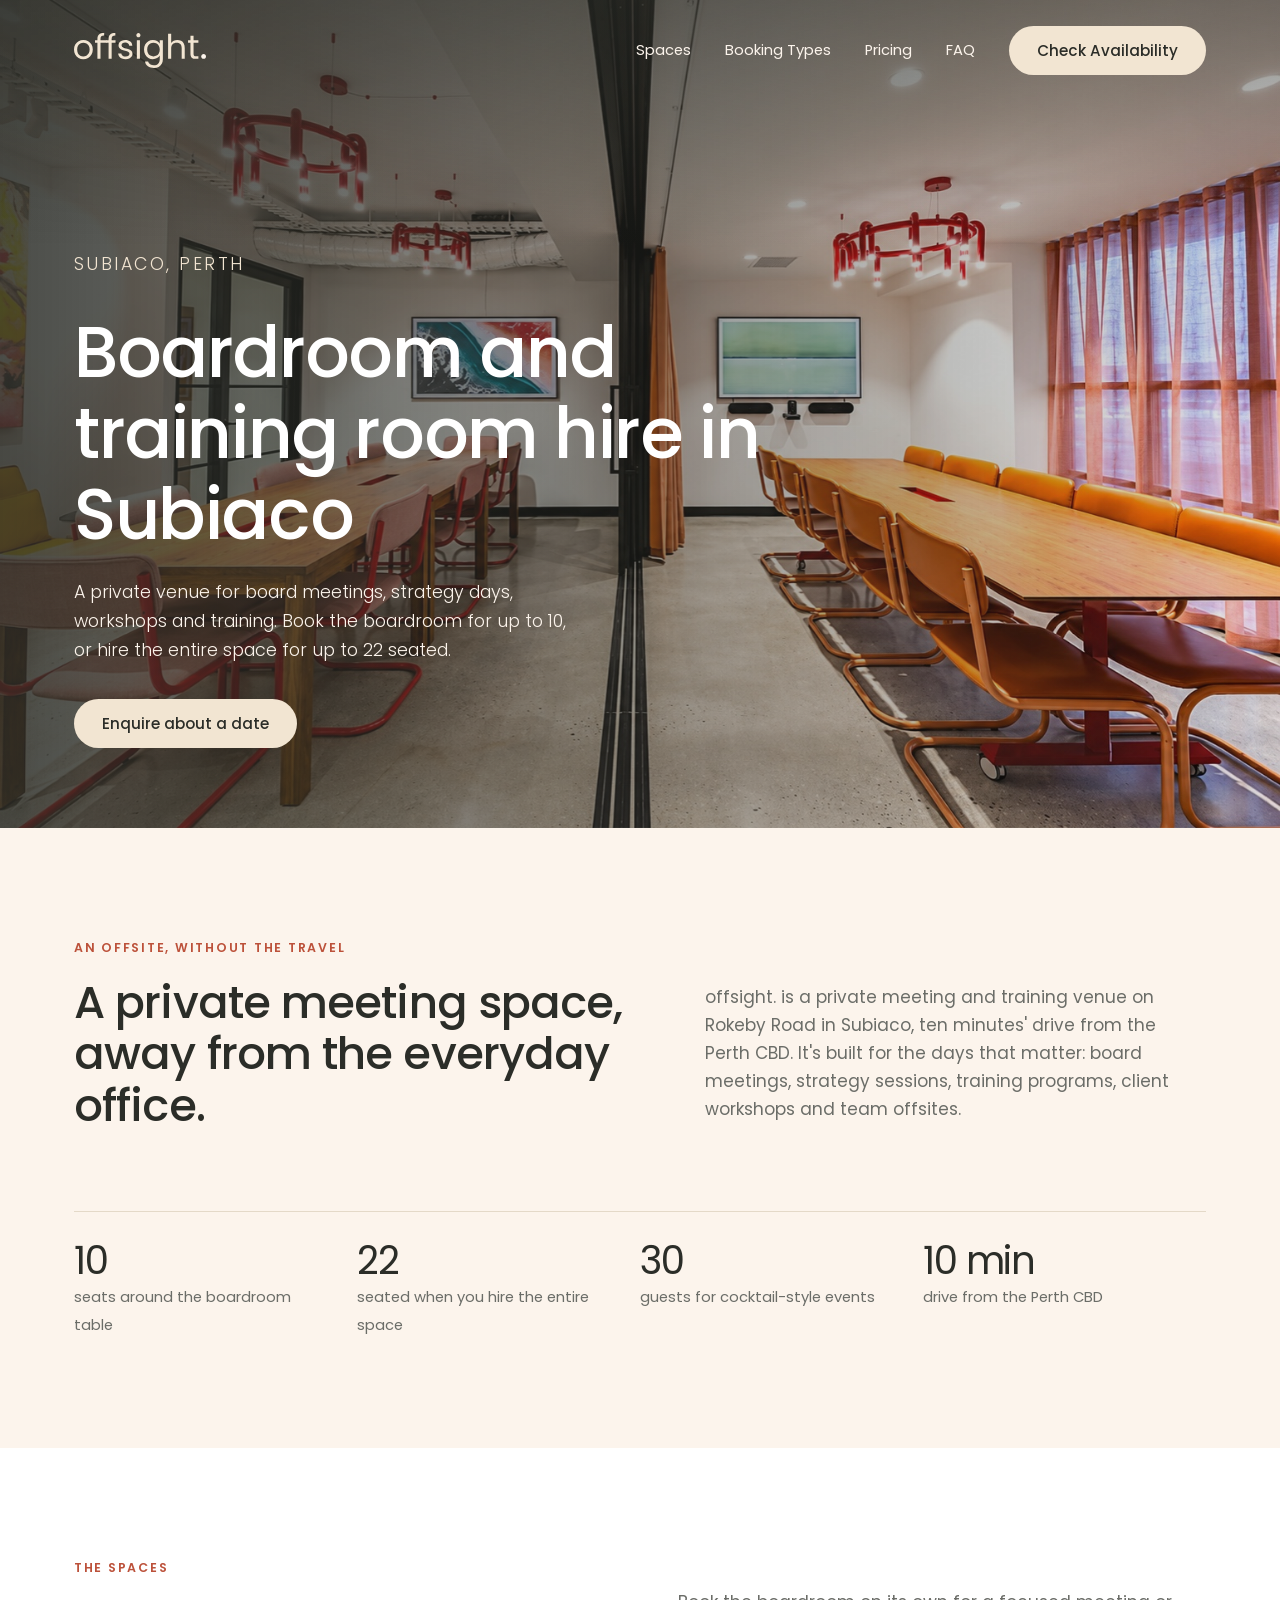
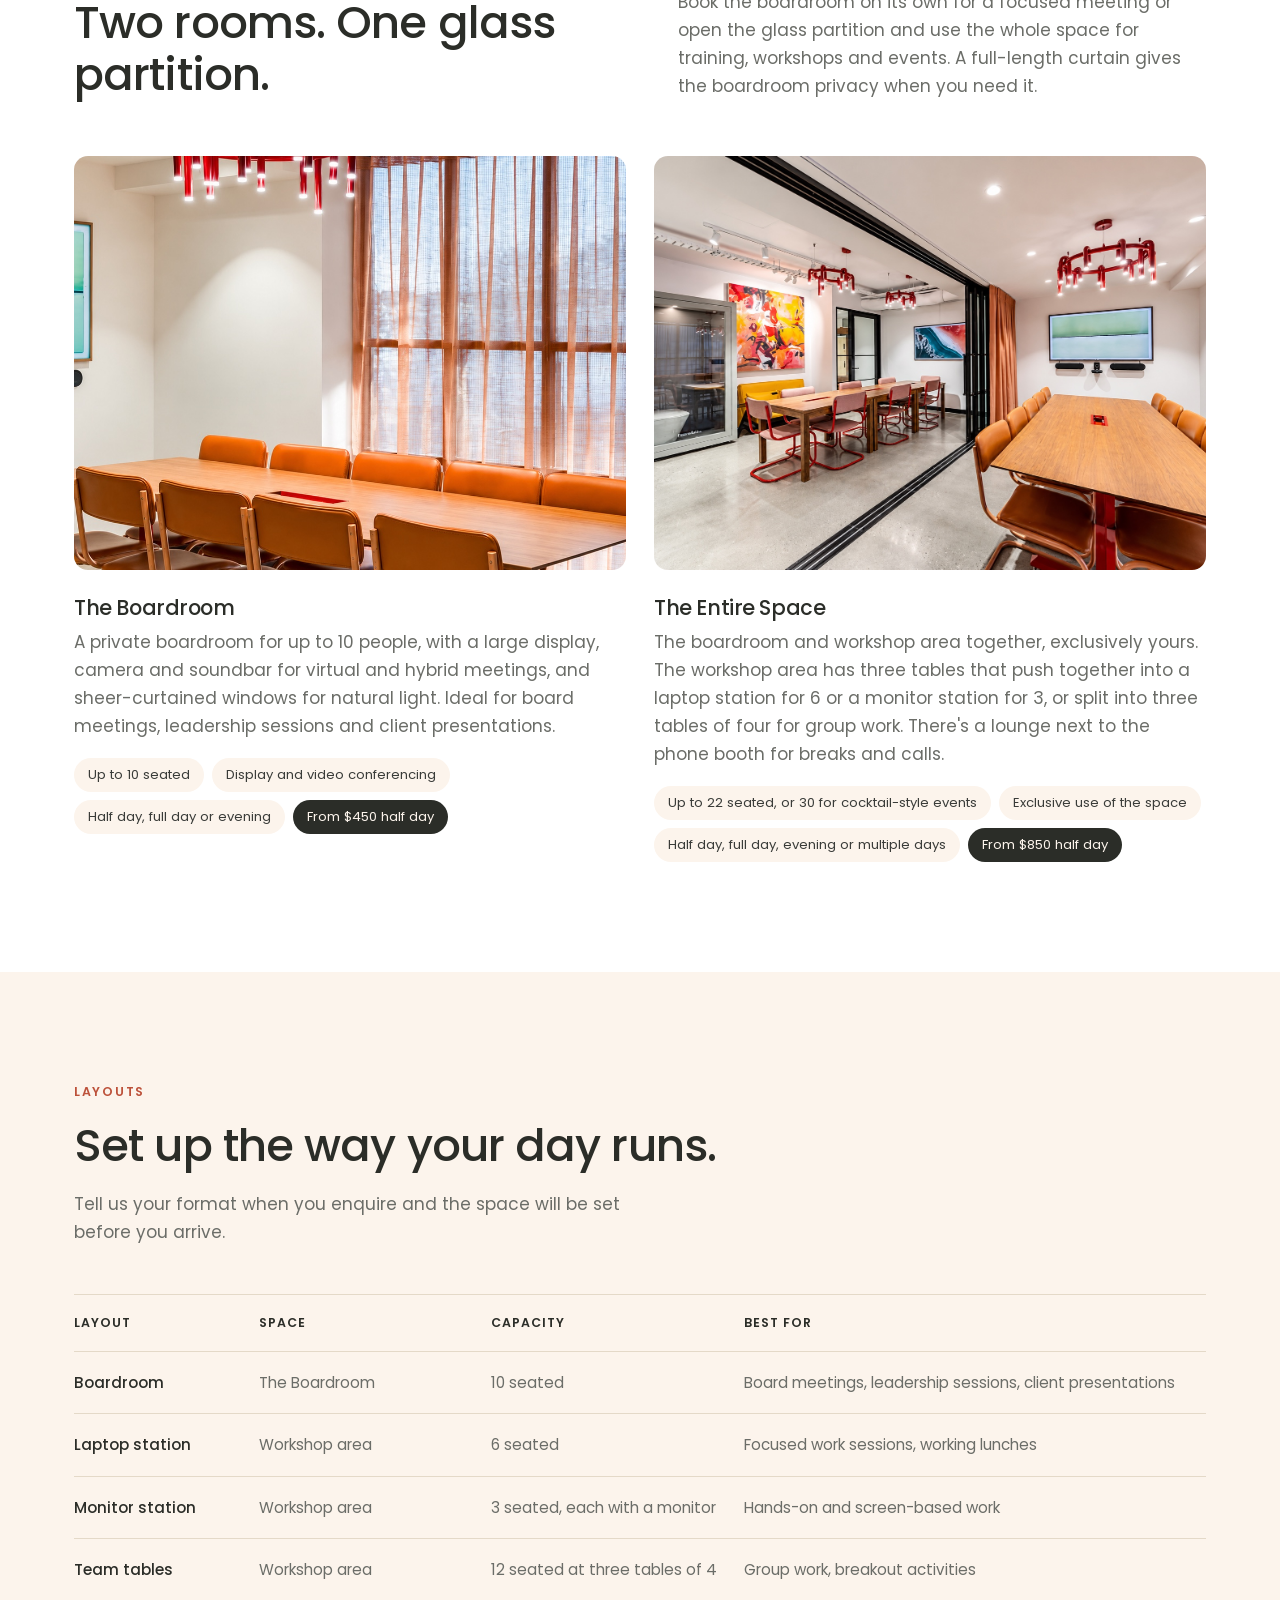
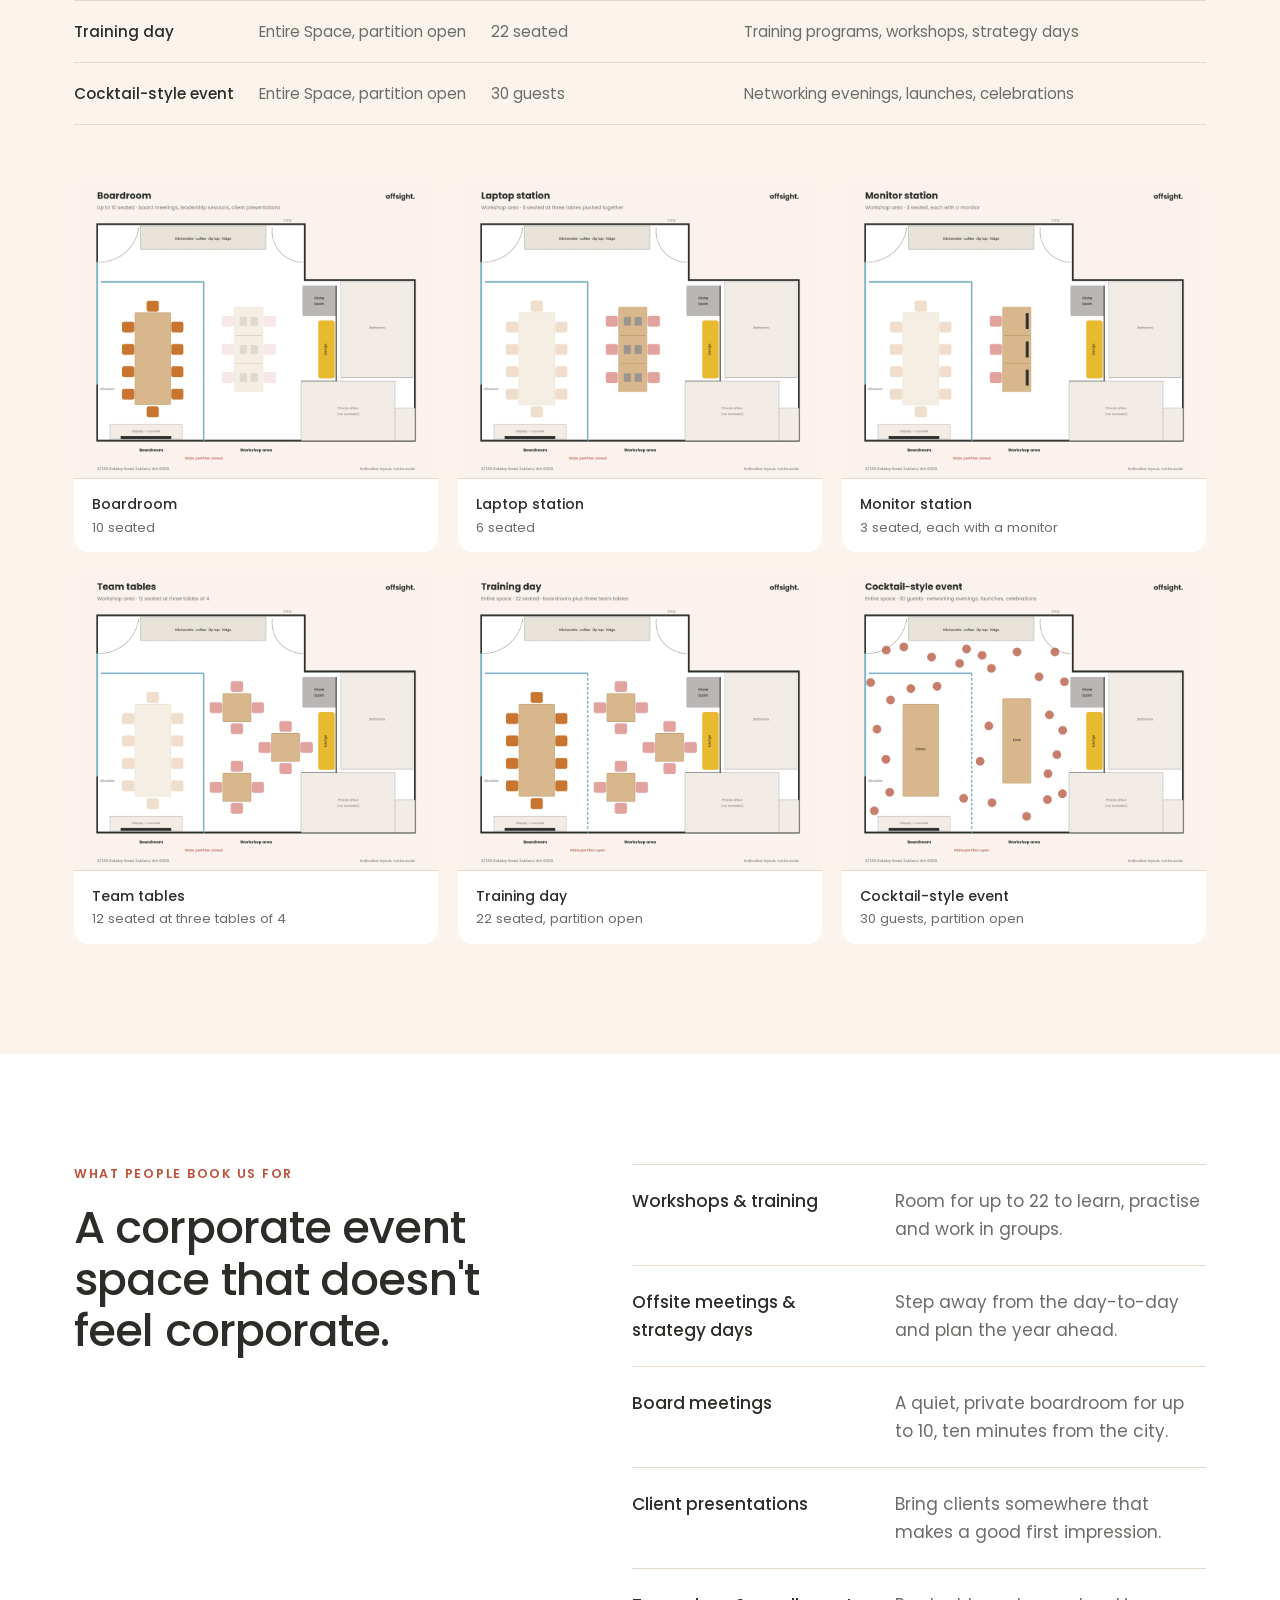
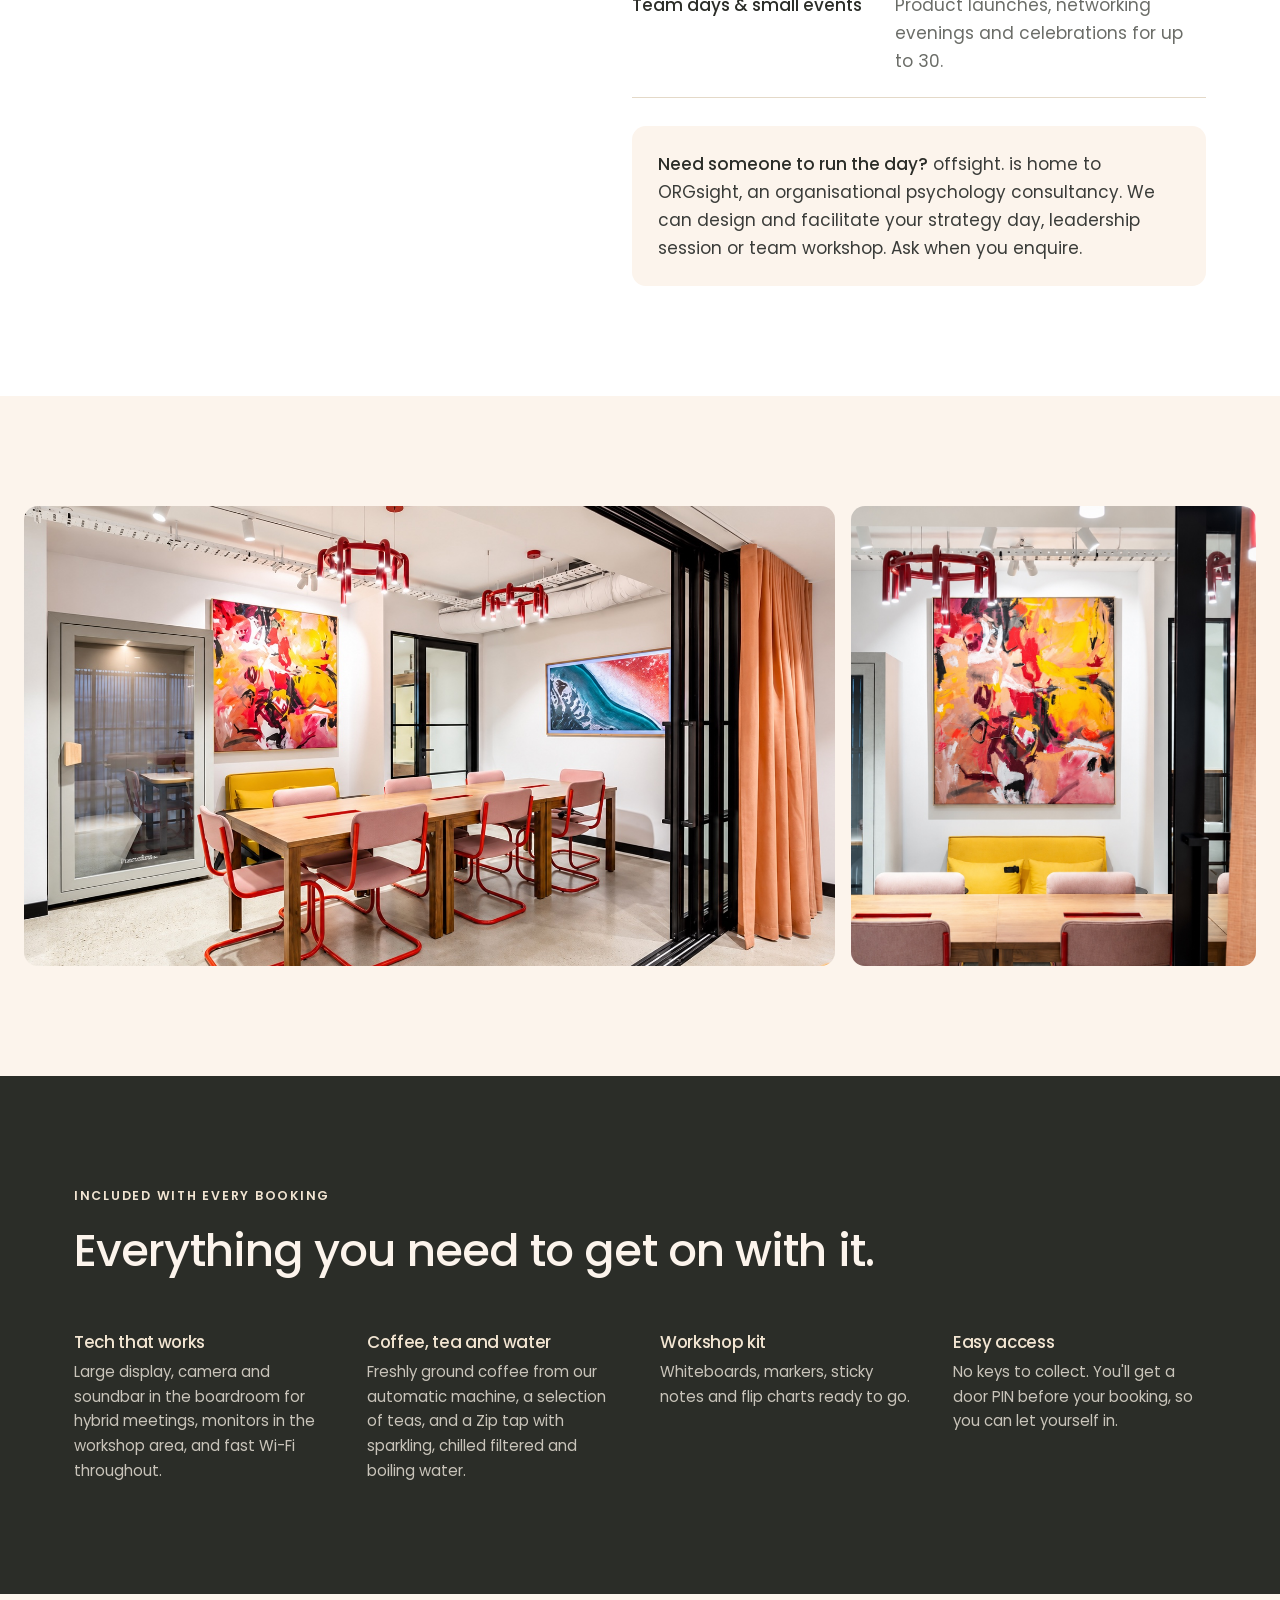
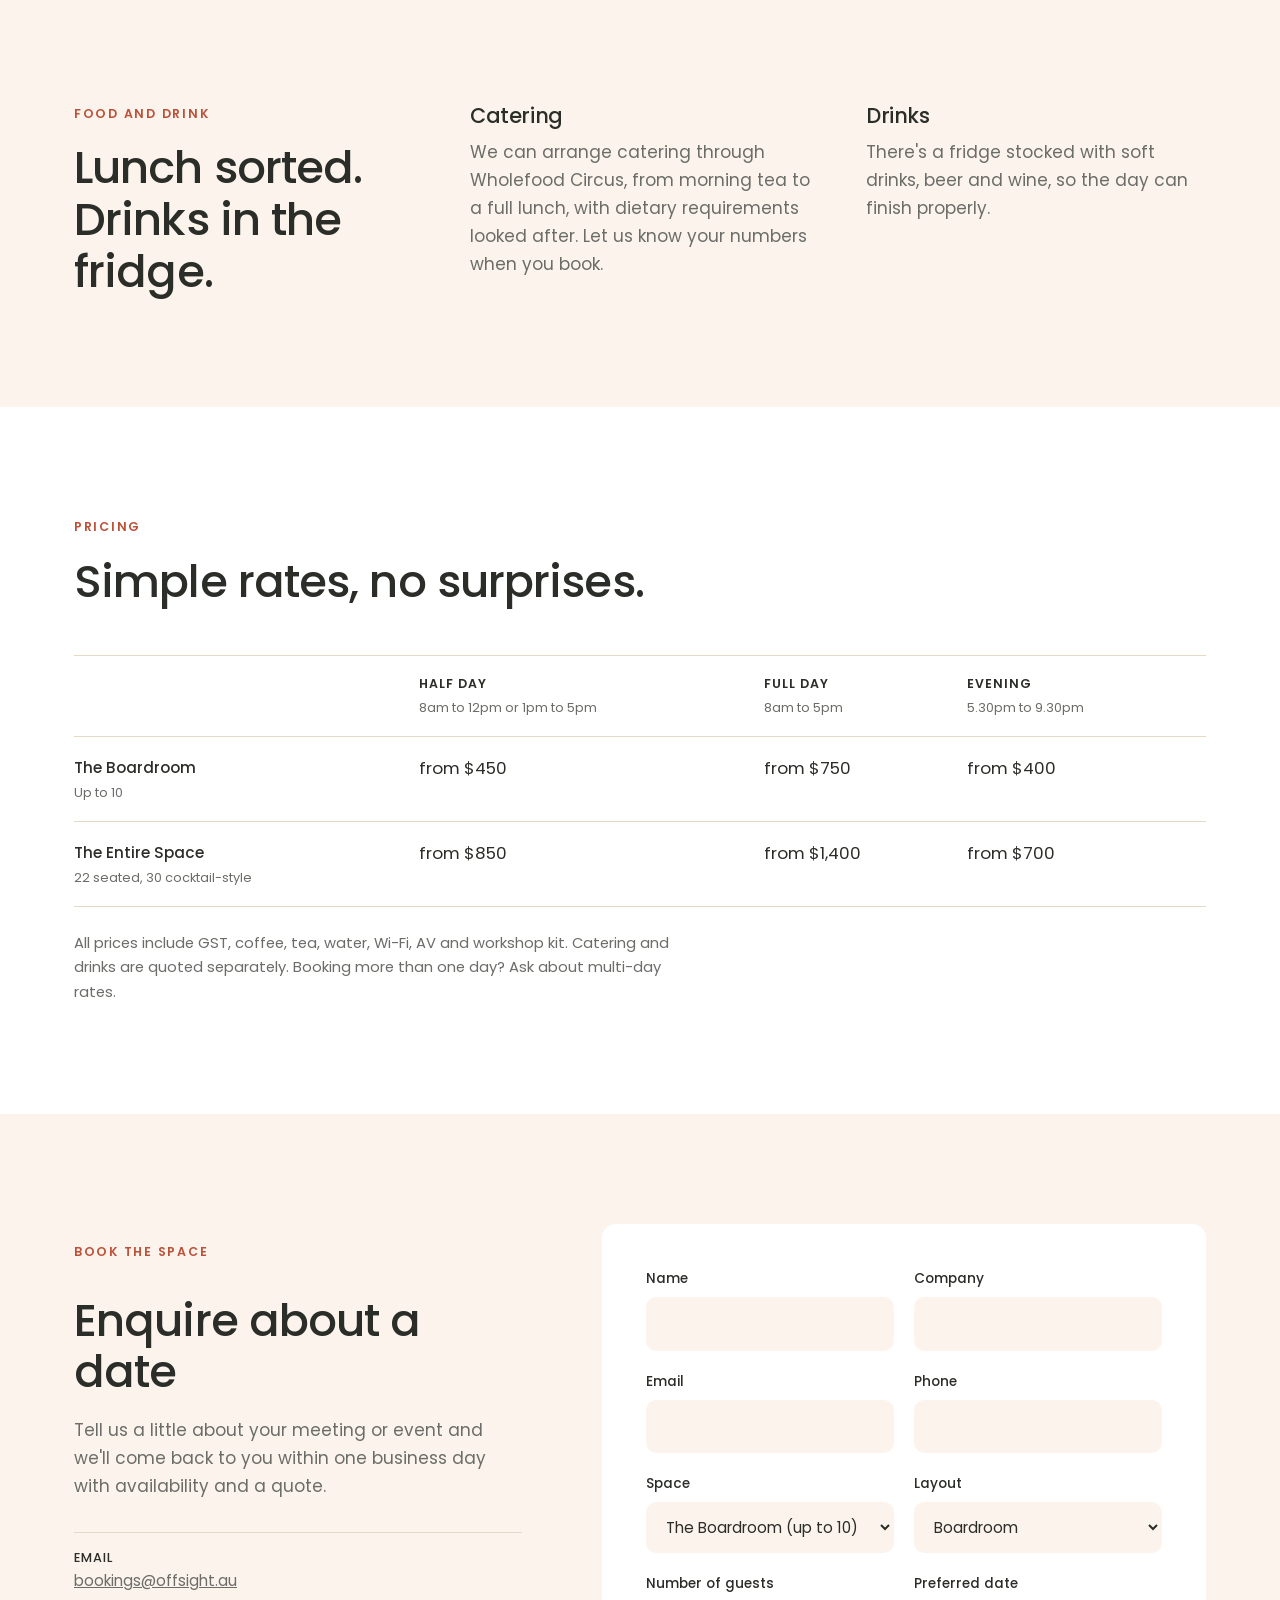
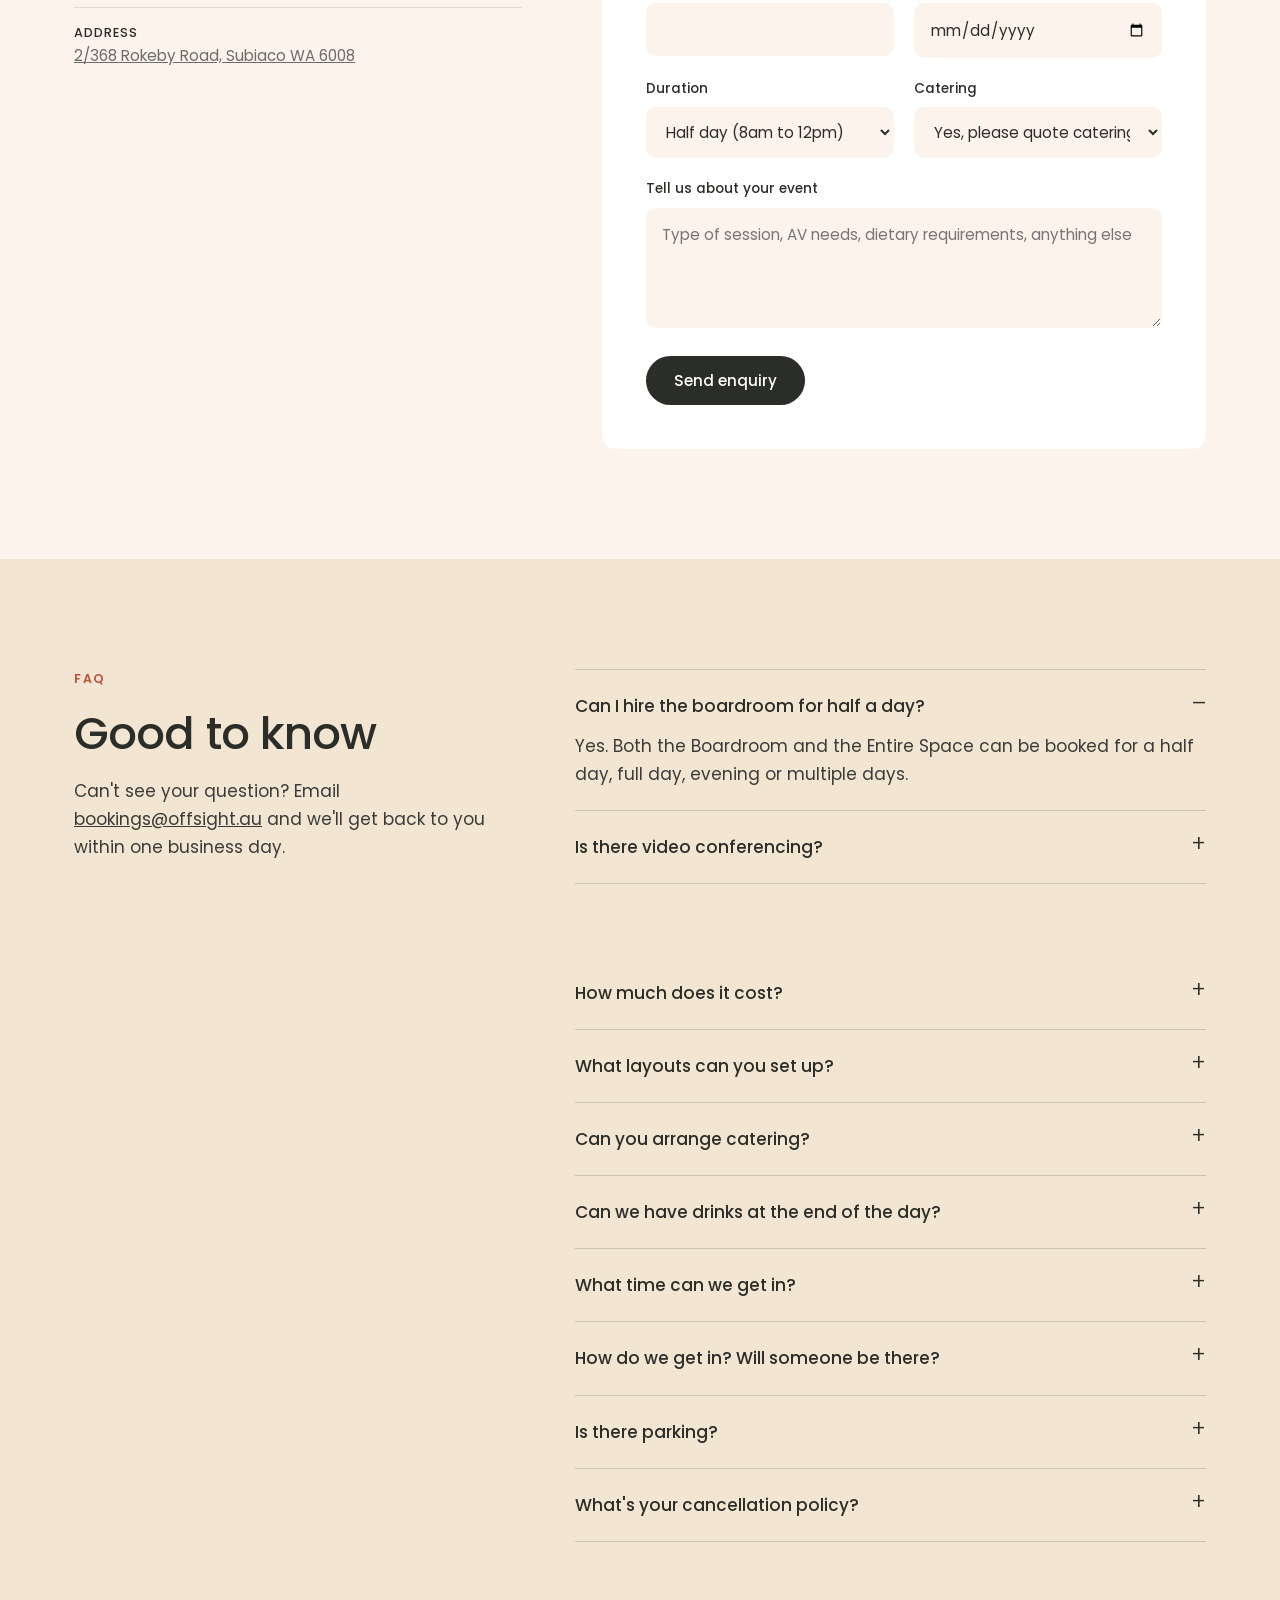
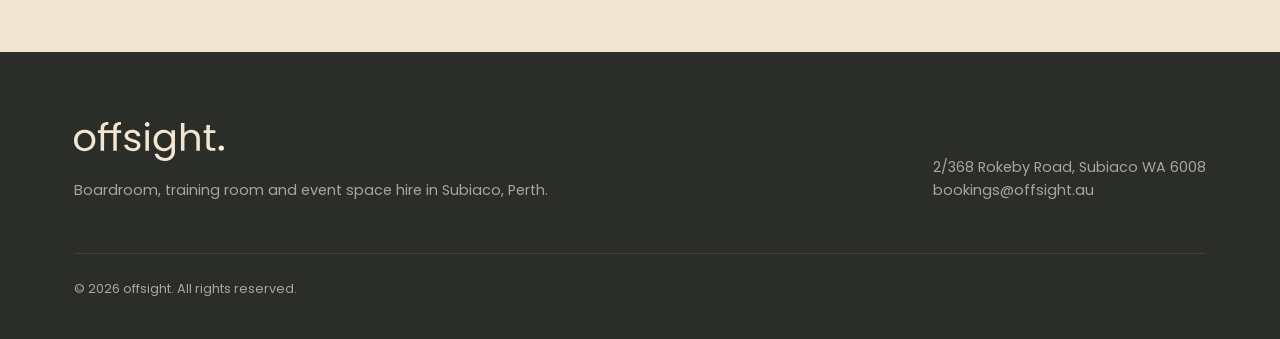
==== commit 6fcb431d: "Change contact email to bookings@offsight.au Co-Authored-By: Claude Opus 5.5 <noreply@anthropic.com>" ====
--- a/index.html
+++ b/index.html
@@ -24,7 +24,7 @@
   "description": "Private boardroom and training venue for hire in Subiaco, Perth. Board meetings, strategy days, workshops, training and corporate events.",
   "url": "https://offsight.com.au/",
   "image": "https://offsight.com.au/assets/hero.jpg",
-  "email": "info@offsight.com",
+  "email": "bookings@offsight.au",
   "priceRange": "$400 to $1,400",
   "hasMap": "https://www.google.com/maps/search/?api=1&query=2%2F368+Rokeby+Road+Subiaco+WA+6008",
   "address": {
@@ -452,7 +452,7 @@
         <h2>Enquire about a date</h2>
         <p>Tell us a little about your meeting or event and we'll come back to you within one business day with availability and a quote.</p>
         <ul class="contact-list">
-          <li><b>Email</b><a href="mailto:info@offsight.com">info@offsight.com</a></li>
+          <li><b>Email</b><a href="mailto:bookings@offsight.au">bookings@offsight.au</a></li>
           <li><b>Address</b><a href="https://www.google.com/maps/search/?api=1&amp;query=2%2F368+Rokeby+Road+Subiaco+WA+6008" target="_blank" rel="noopener">2/368 Rokeby Road, Subiaco WA 6008</a></li>
         </ul>
       </div>
@@ -515,7 +515,7 @@
       <div>
         <p class="eyebrow">FAQ</p>
         <h2>Good to know</h2>
-        <p class="lede">Can't see your question? Email <a href="mailto:info@offsight.com">info@offsight.com</a> and we'll get back to you within one business day.</p>
+        <p class="lede">Can't see your question? Email <a href="mailto:bookings@offsight.au">bookings@offsight.au</a> and we'll get back to you within one business day.</p>
       </div>
       <div>
         <details open><summary>Can I hire the boardroom for half a day?</summary><p>Yes. Both the Boardroom and the Entire Space can be booked for a half day, full day, evening or multiple days.</p></details>
@@ -551,7 +551,7 @@
       </div>
       <div>
         <p><a href="https://www.google.com/maps/search/?api=1&amp;query=2%2F368+Rokeby+Road+Subiaco+WA+6008" target="_blank" rel="noopener">2/368 Rokeby Road, Subiaco WA 6008</a></p>
-        <p><a href="mailto:info@offsight.com">info@offsight.com</a></p>
+        <p><a href="mailto:bookings@offsight.au">bookings@offsight.au</a></p>
       </div>
     </div>
     <p class="legal">© <span id="y">2026</span> offsight. All rights reserved.</p>
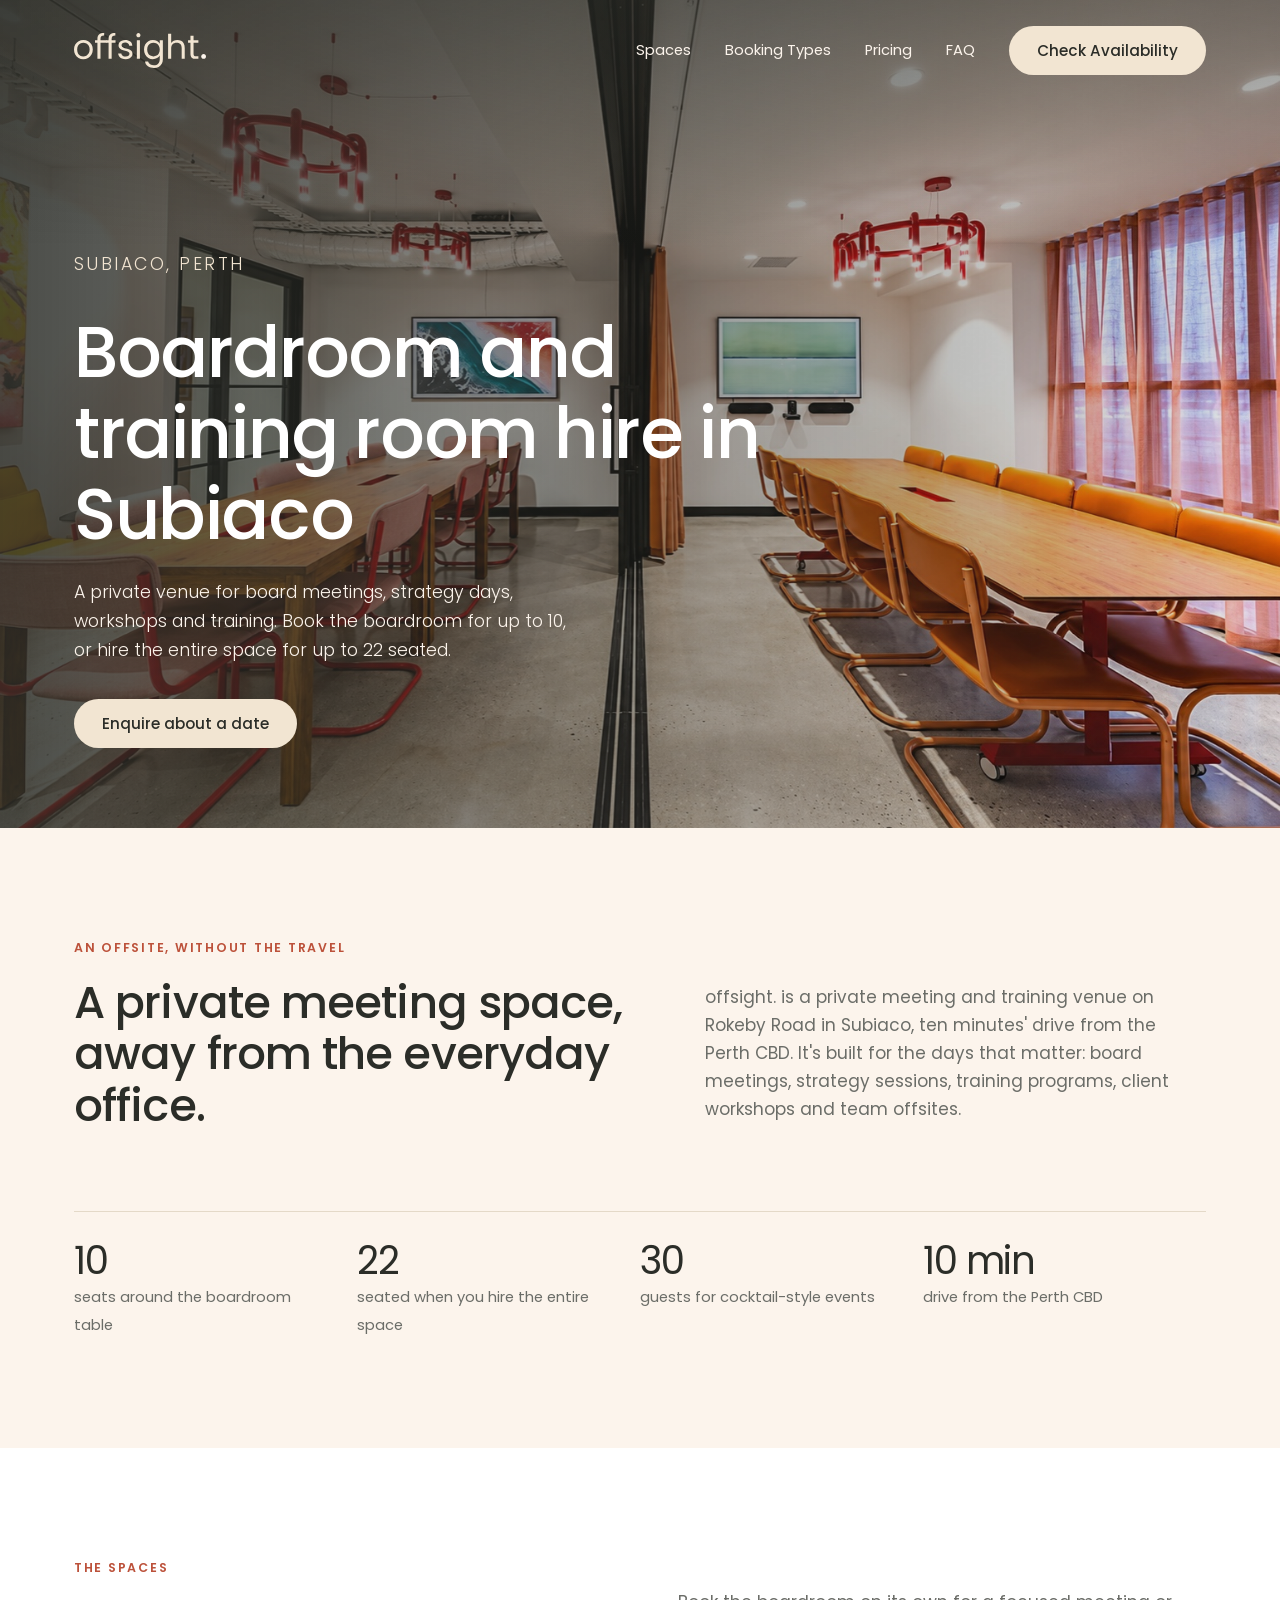
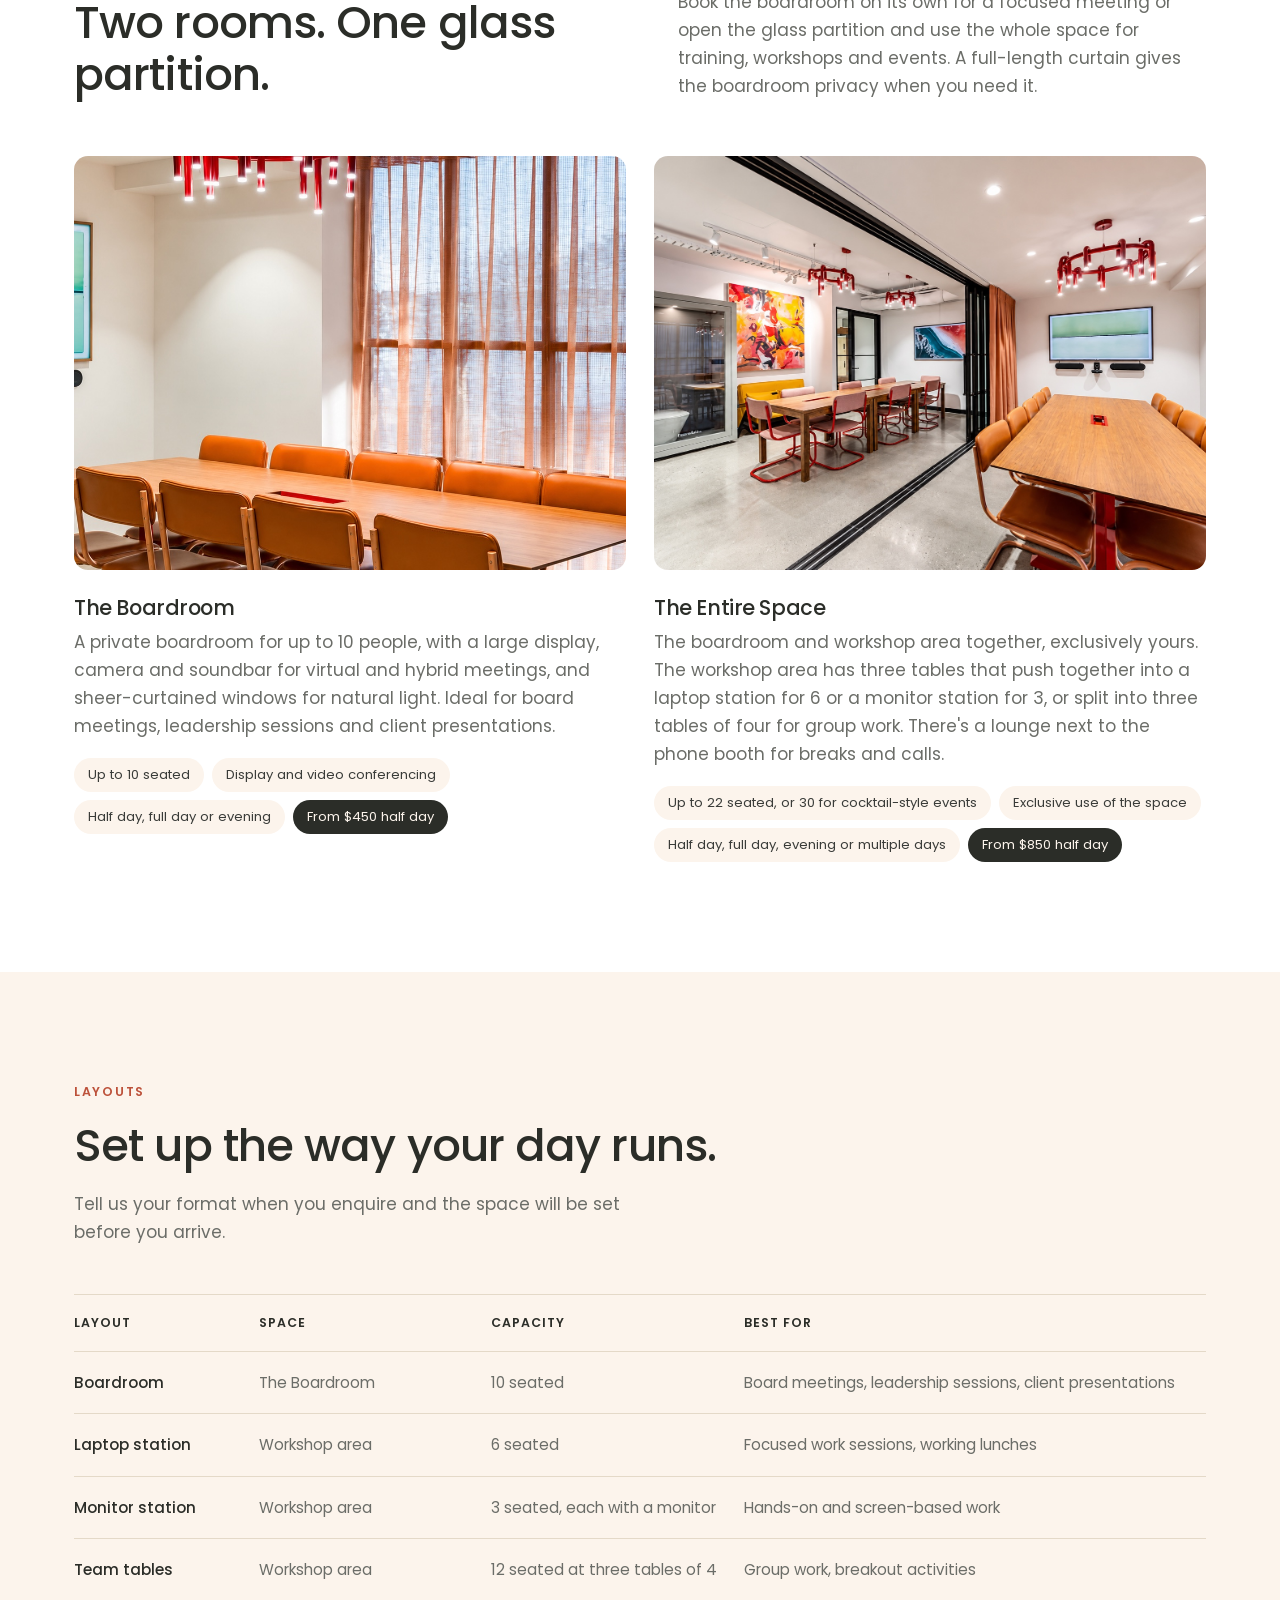
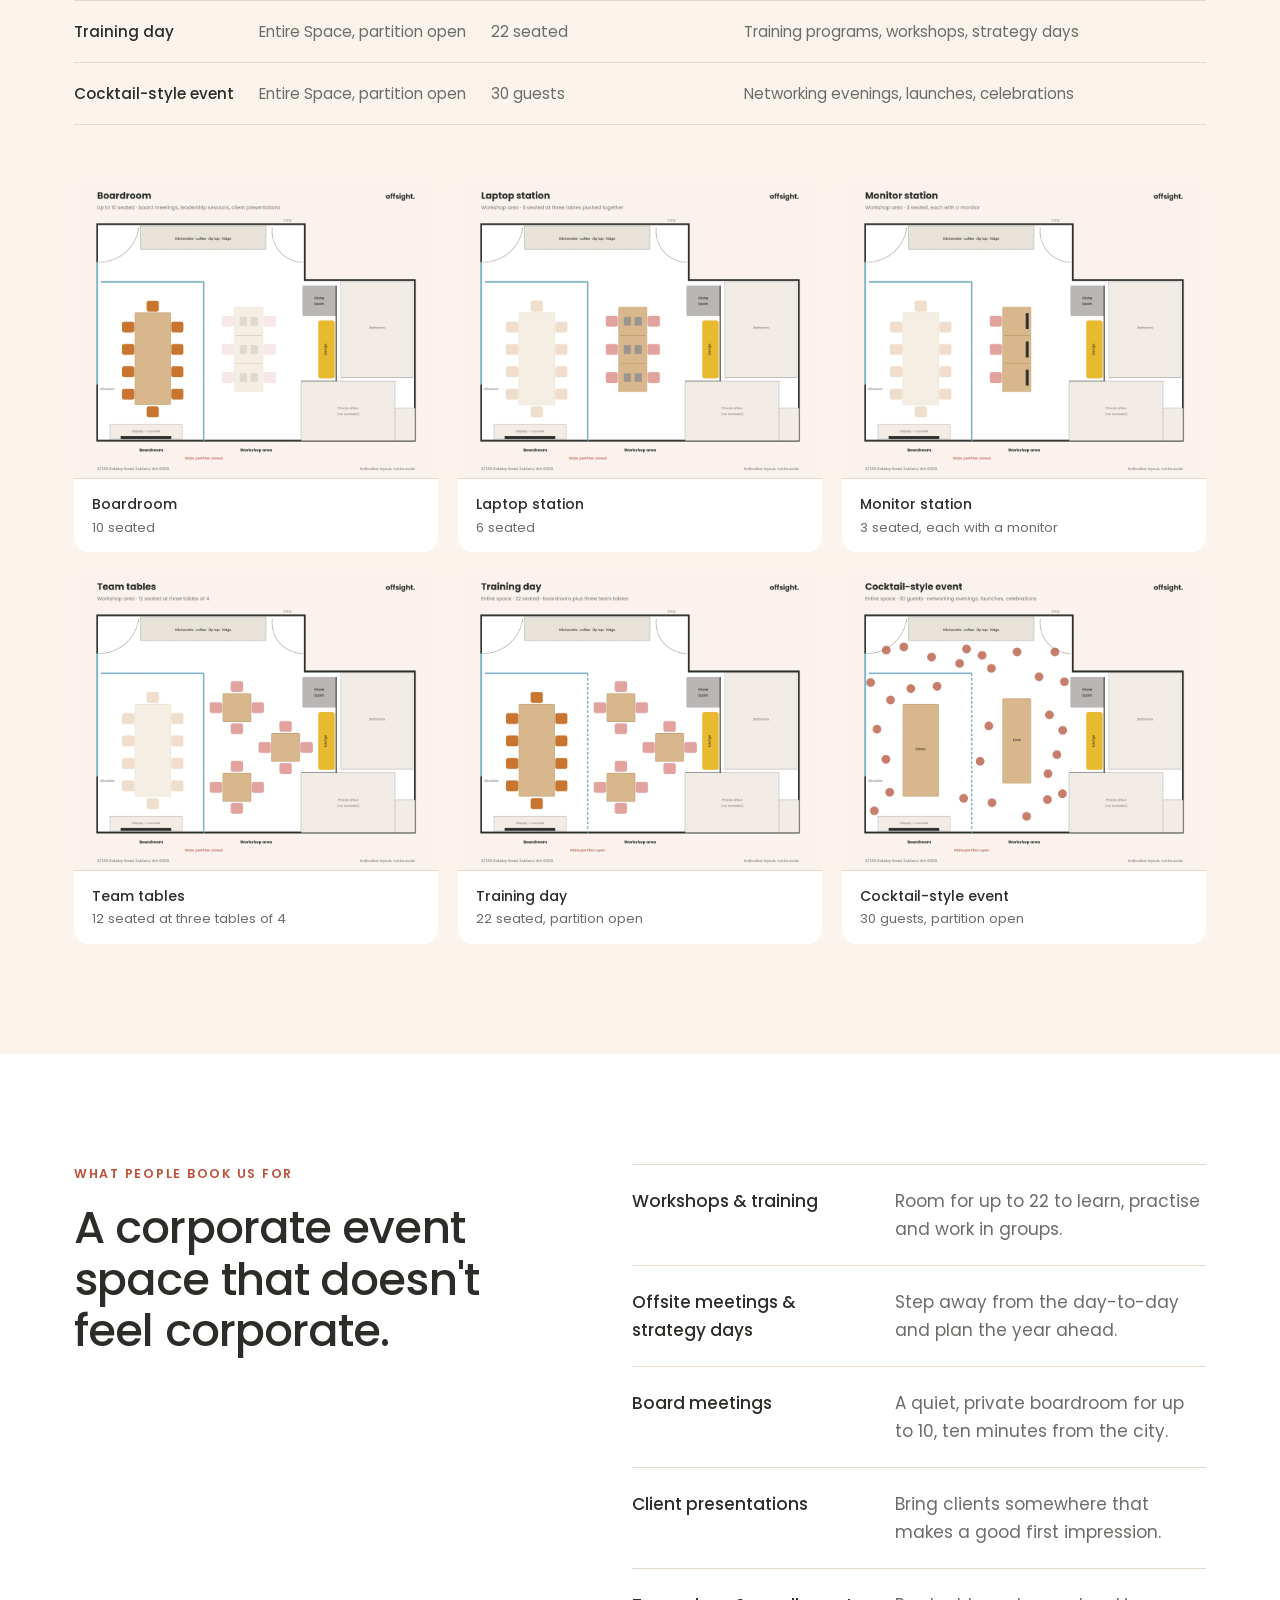
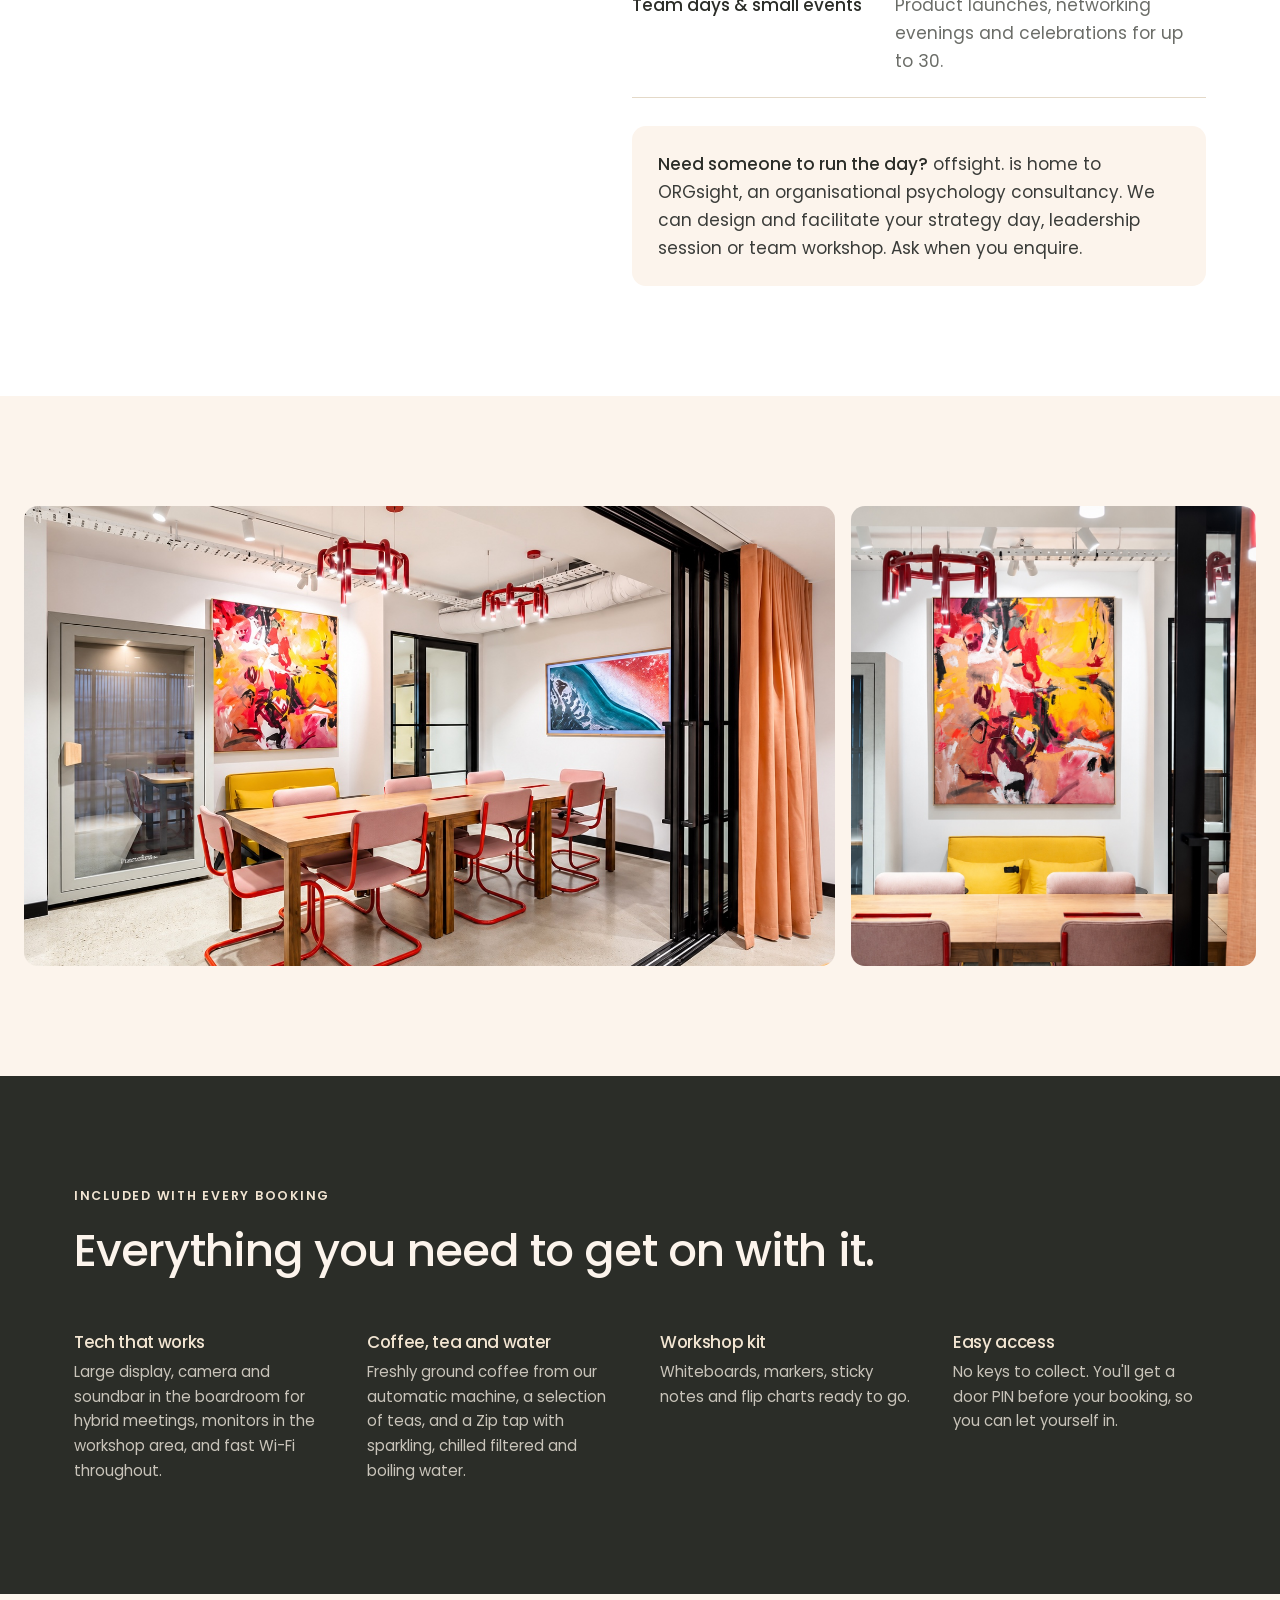
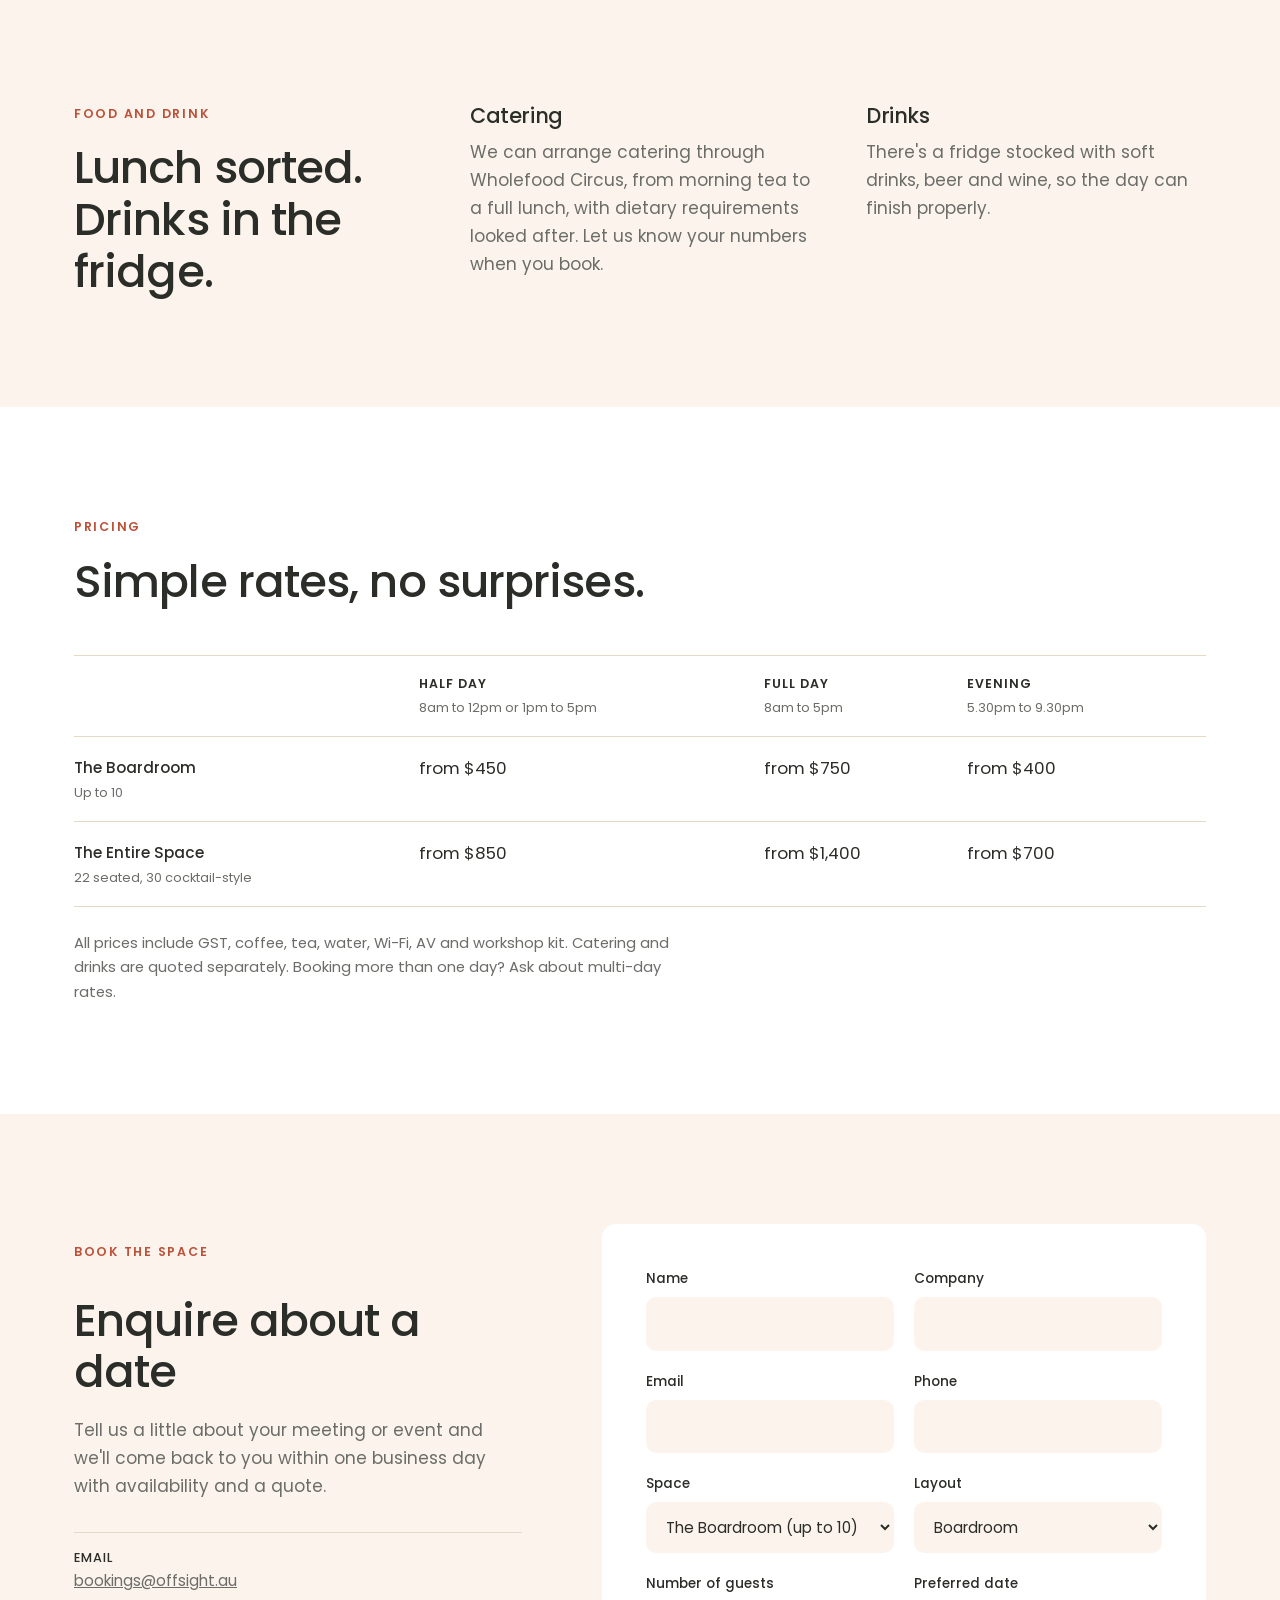
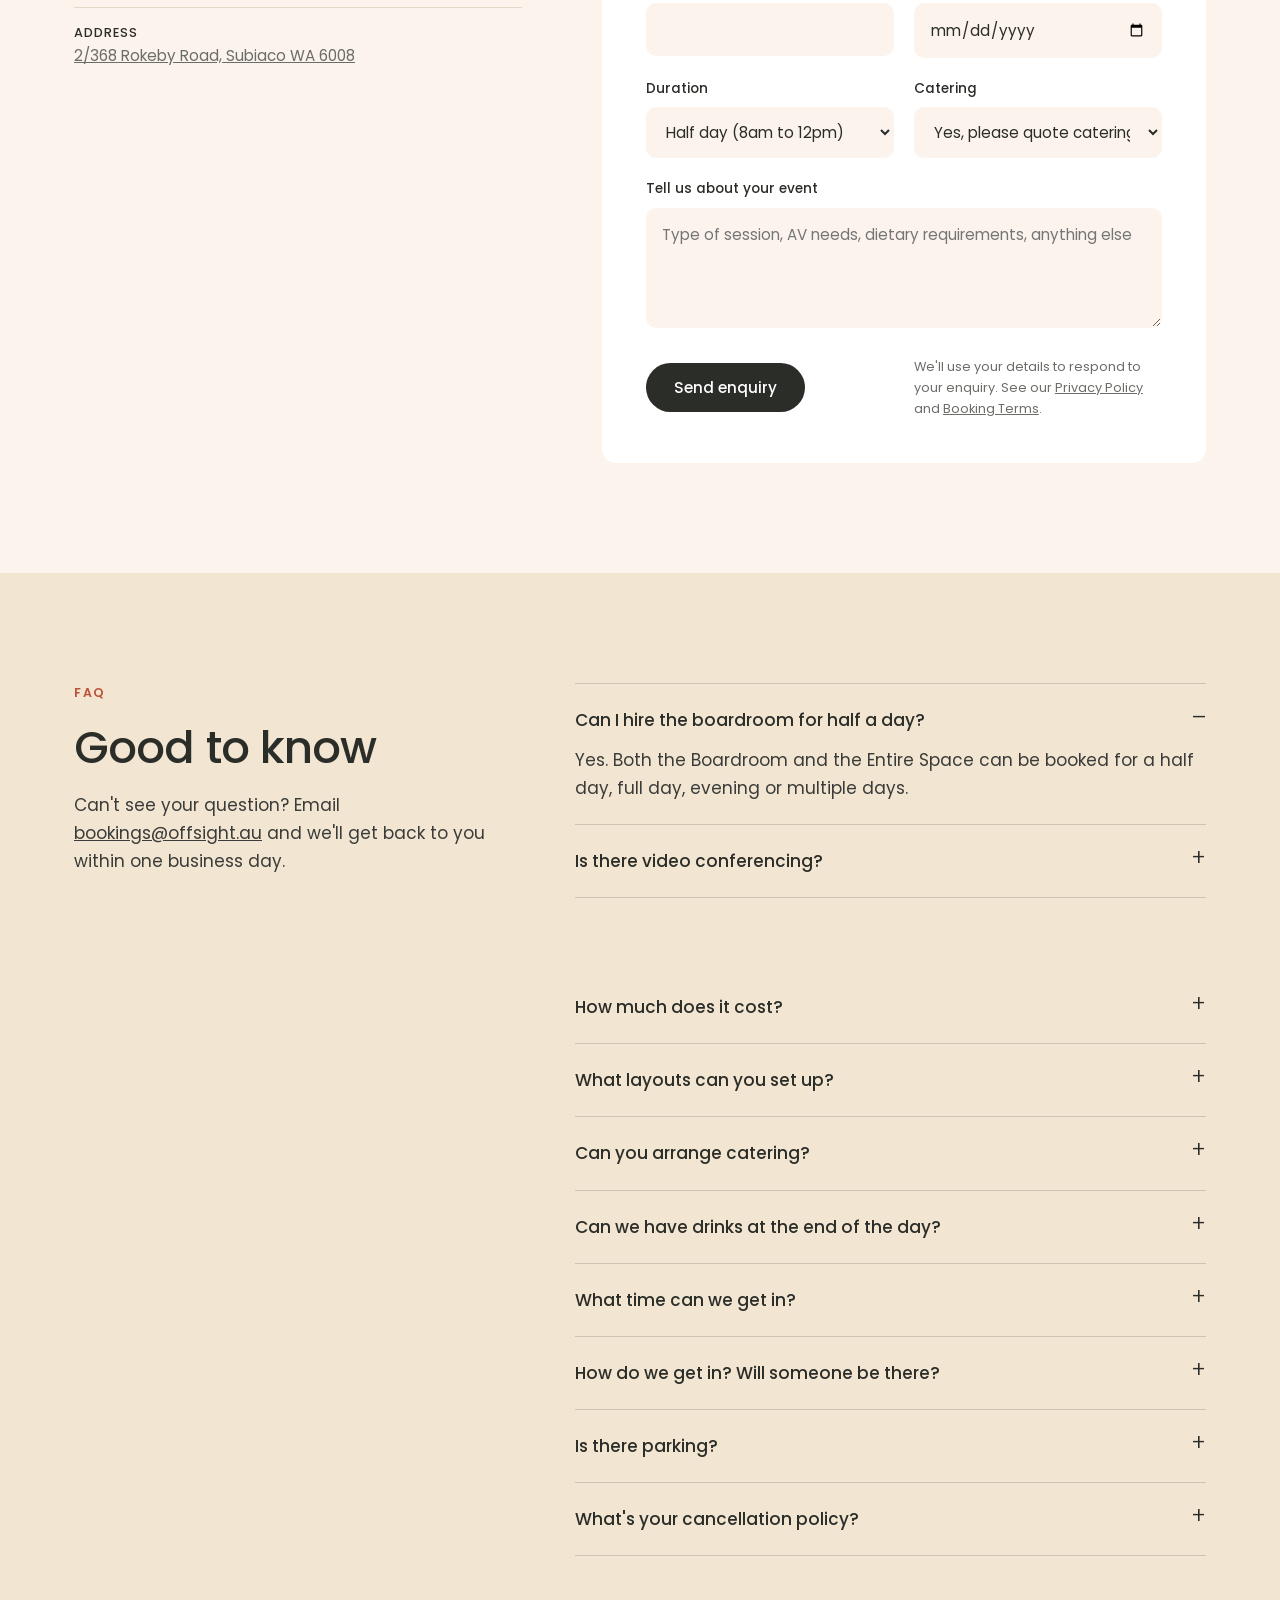
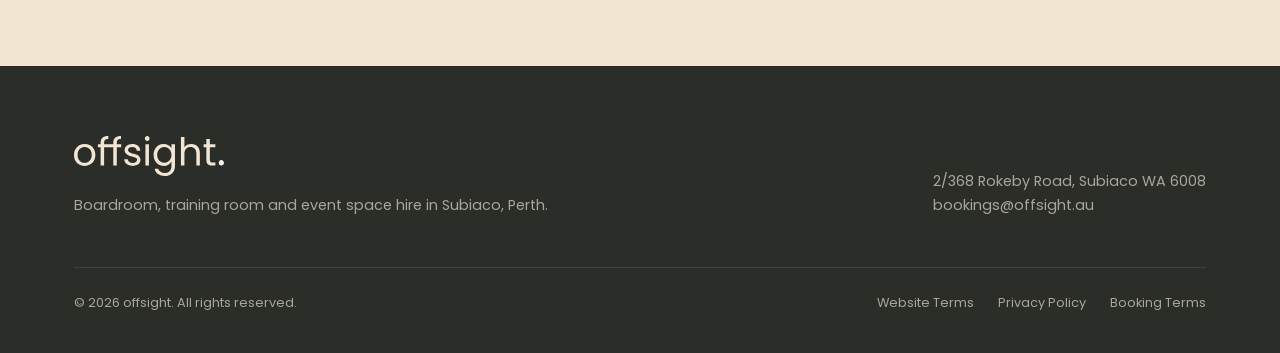
==== commit 72a3e8a4: "Add Website Terms, Privacy Policy and Booking Terms pages Draft legal pages sharing a small styleshe" ====
--- a/index.html
+++ b/index.html
@@ -200,7 +200,11 @@
 input,select,textarea{width:100%;font:inherit;font-size:.95rem;color:var(--ink);background:var(--cream);border:1px solid transparent;border-radius:10px;padding:13px 15px;transition:border-color .2s}
 input:focus,select:focus,textarea:focus{outline:0;border-color:var(--ink)}
 textarea{min-height:120px;resize:vertical}
-form .btn{justify-self:start}
+form .btn{justify-self:start;align-self:center}
+.form-legal{font-size:.8rem;align-self:center}
+.hp{position:absolute;left:-9999px}
+.form-status{padding:14px 18px;border-radius:10px;background:var(--sand);color:var(--ink);font-size:.95rem}
+.form-status.error{background:#f6ddd6;color:var(--terracotta-dark)}
 
 /* faq */
 .faq{background:var(--sand)}
@@ -220,7 +224,8 @@
 footer img{width:150px;margin-bottom:18px}
 footer a{text-decoration:none}
 footer a:hover{color:var(--sand)}
-.legal{margin-top:50px;padding-top:24px;border-top:1px solid rgba(255,255,255,.1);font-size:.8rem}
+.legal{margin-top:50px;padding-top:24px;border-top:1px solid rgba(255,255,255,.1);font-size:.8rem;display:flex;justify-content:space-between;flex-wrap:wrap;gap:12px 24px}
+.legal-links{display:flex;flex-wrap:wrap;gap:8px 24px}
 
 /* motion */
 @keyframes settle{from{transform:scale(1.08)}to{transform:none}}
@@ -457,9 +462,10 @@
         </ul>
       </div>
 
-      <!-- TODO: replace YOUR_FORM_ID with a Formspree form ID (formspree.io), or point action at your own handler -->
-      <form action="https://formspree.io/f/YOUR_FORM_ID" method="POST">
-        <input type="hidden" name="_subject" value="New booking enquiry – offsight.">
+      <!-- posts to api/enquiry.js, which emails bookings@offsight.au via Resend -->
+      <form action="/api/enquiry" method="POST">
+        <p class="form-status full" id="form-status" role="status" hidden></p>
+        <div class="hp" aria-hidden="true"><label for="website">Leave this empty</label><input id="website" name="website" tabindex="-1" autocomplete="off"></div>
         <div><label for="name">Name</label><input id="name" name="name" autocomplete="name" required></div>
         <div><label for="company">Company</label><input id="company" name="company" autocomplete="organization"></div>
         <div><label for="email">Email</label><input id="email" name="email" type="email" autocomplete="email" required></div>
@@ -506,6 +512,7 @@
         </div>
         <div class="full"><label for="message">Tell us about your event</label><textarea id="message" name="message" placeholder="Type of session, AV needs, dietary requirements, anything else"></textarea></div>
         <button class="btn" type="submit">Send enquiry</button>
+        <p class="form-legal">We'll use your details to respond to your enquiry. See our <a href="privacy.html">Privacy Policy</a> and <a href="booking-terms.html">Booking Terms</a>.</p>
       </form>
     </div>
   </section>
@@ -528,7 +535,7 @@
         <details><summary>What time can we get in?</summary><p>Half days run 8am to 12pm or 1pm to 5pm, full days 8am to 5pm, and evenings 5.30pm to 9.30pm. If you need extra time to set up, let us know when you enquire.</p></details>
         <details><summary>How do we get in? Will someone be there?</summary><p>You'll receive a door PIN before your booking so you can let yourself in, and a contact number if you need anything on the day.</p></details>
         <details><summary>Is there parking?</summary><p>There's free 3-hour street parking on Rokeby Road and paid parking on nearby streets, plus public car parks within a short walk.</p></details>
-        <details><summary>What's your cancellation policy?</summary><p>A 50% deposit confirms your booking. Cancel more than 14 days out for a full refund. Cancellations within 14 days forfeit the deposit, and within 48 hours the full fee applies.</p></details>
+        <details><summary>What's your cancellation policy?</summary><p>A 50% deposit confirms your booking. Cancel more than 14 days out for a full refund. Cancellations within 14 days forfeit the deposit, and within 48 hours the full fee applies. See our <a href="booking-terms.html">Booking Terms &amp; Conditions</a> for details.</p></details>
       </div>
     </div>
   </section>
@@ -554,7 +561,7 @@
         <p><a href="mailto:bookings@offsight.au">bookings@offsight.au</a></p>
       </div>
     </div>
-    <p class="legal">© <span id="y">2026</span> offsight. All rights reserved.</p>
+    <p class="legal"><span>© <span id="y">2026</span> offsight. All rights reserved.</span><span class="legal-links"><a href="website-terms.html">Website Terms</a><a href="privacy.html">Privacy Policy</a><a href="booking-terms.html">Booking Terms</a></span></p>
   </div>
 </footer>
 
@@ -597,6 +604,16 @@
     });
   }
 
+  // enquiry result message after the form redirects back
+  const sent = new URLSearchParams(location.search).get('enquiry');
+  if (sent) {
+    const el = document.getElementById('form-status');
+    el.hidden = false;
+    if (sent === 'sent') el.textContent = "Thanks, your enquiry has been sent. We'll come back to you within one business day.";
+    else { el.classList.add('error'); el.textContent = 'Sorry, something went wrong sending your enquiry. Please try again or email bookings@offsight.au.'; }
+    history.replaceState(null, '', location.pathname + '#book');
+  }
+
   // no past dates in the booking form (field stays empty until picked)
   document.getElementById('date').min = new Date().toISOString().slice(0, 10);
   document.getElementById('y').textContent = new Date().getFullYear();
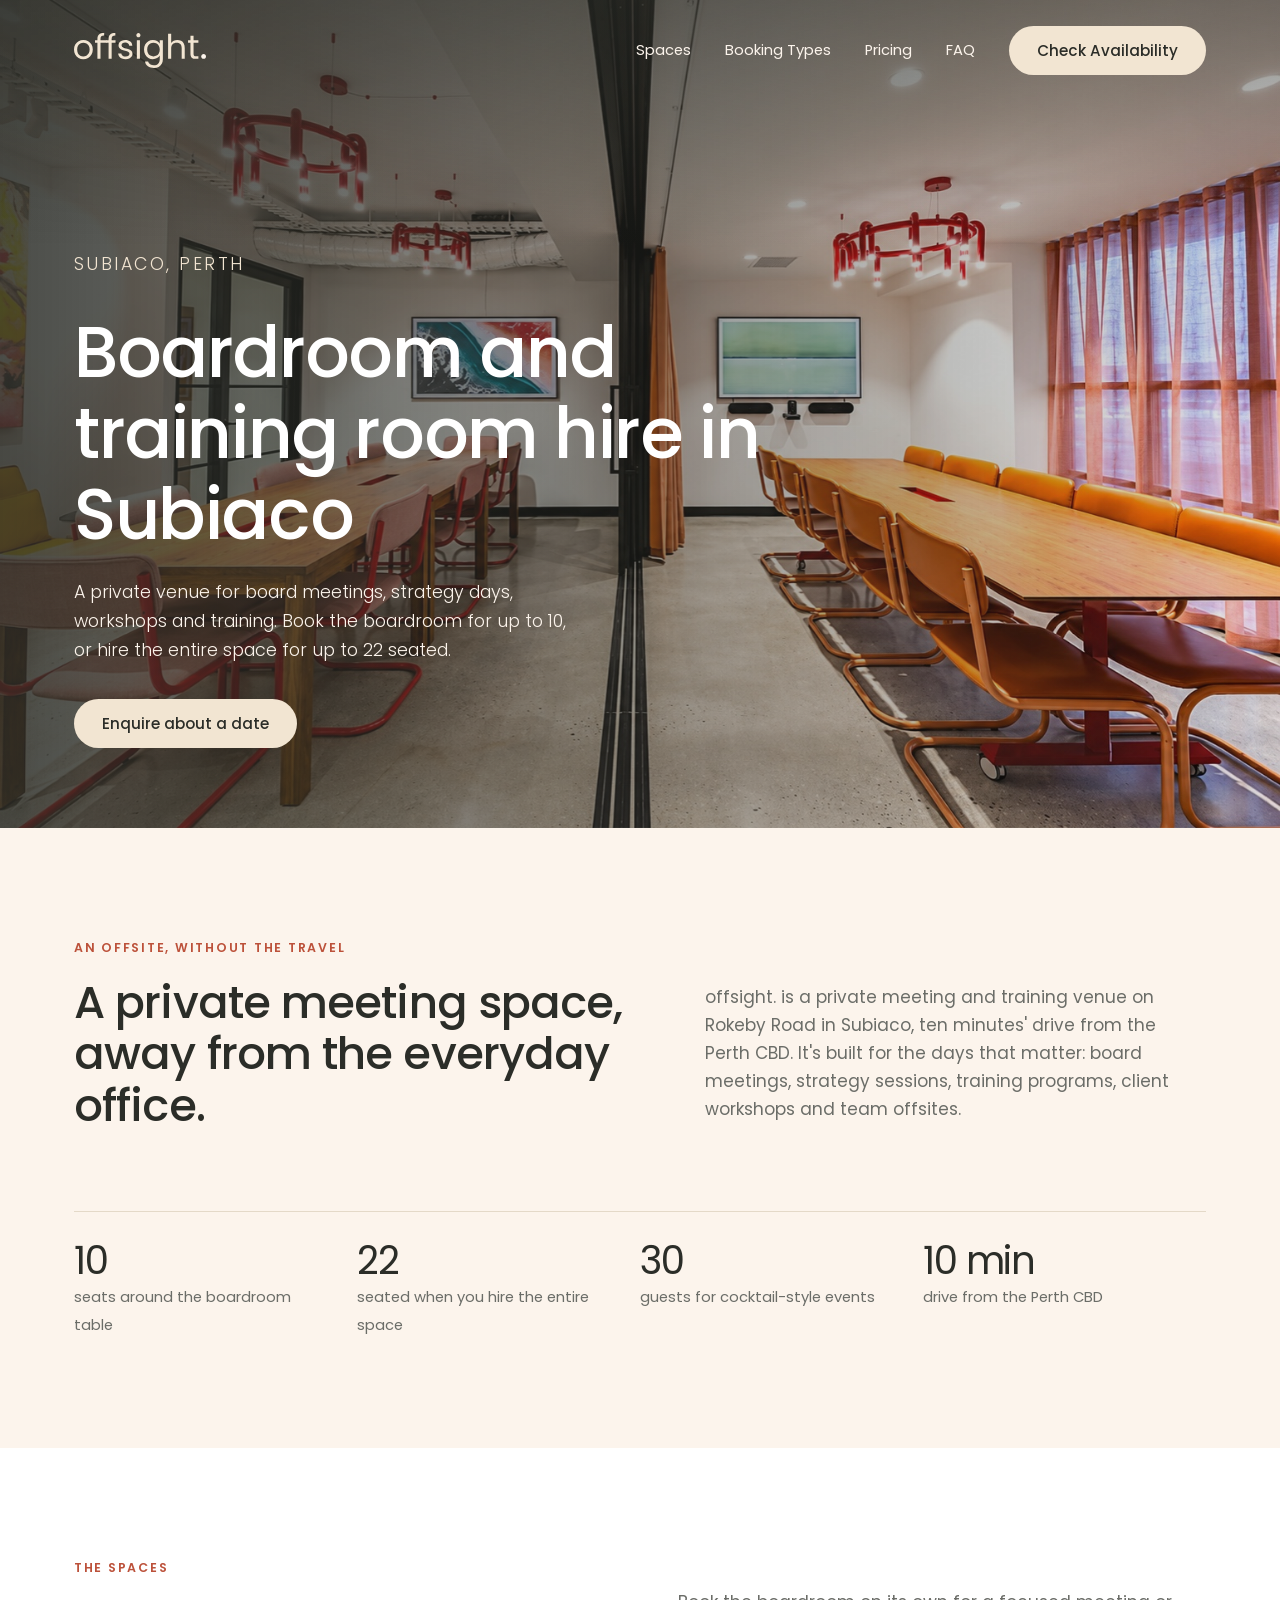
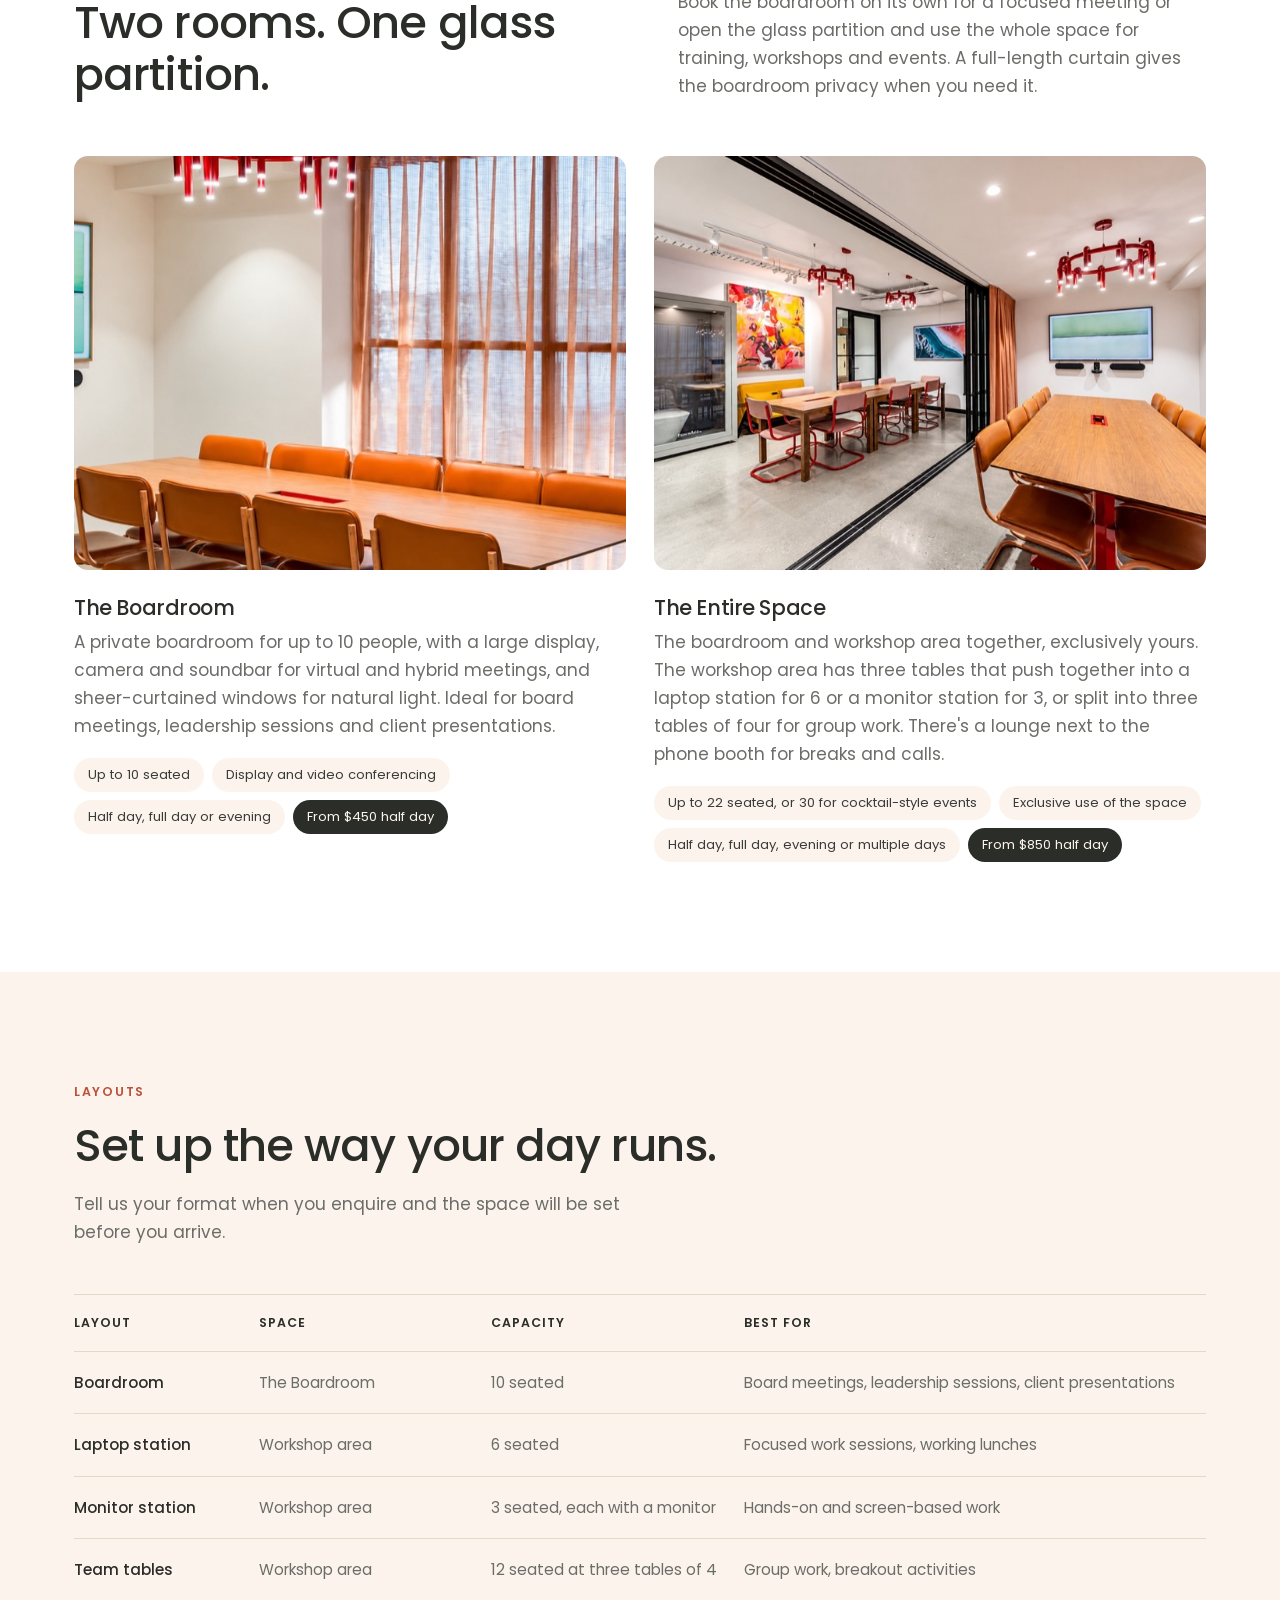
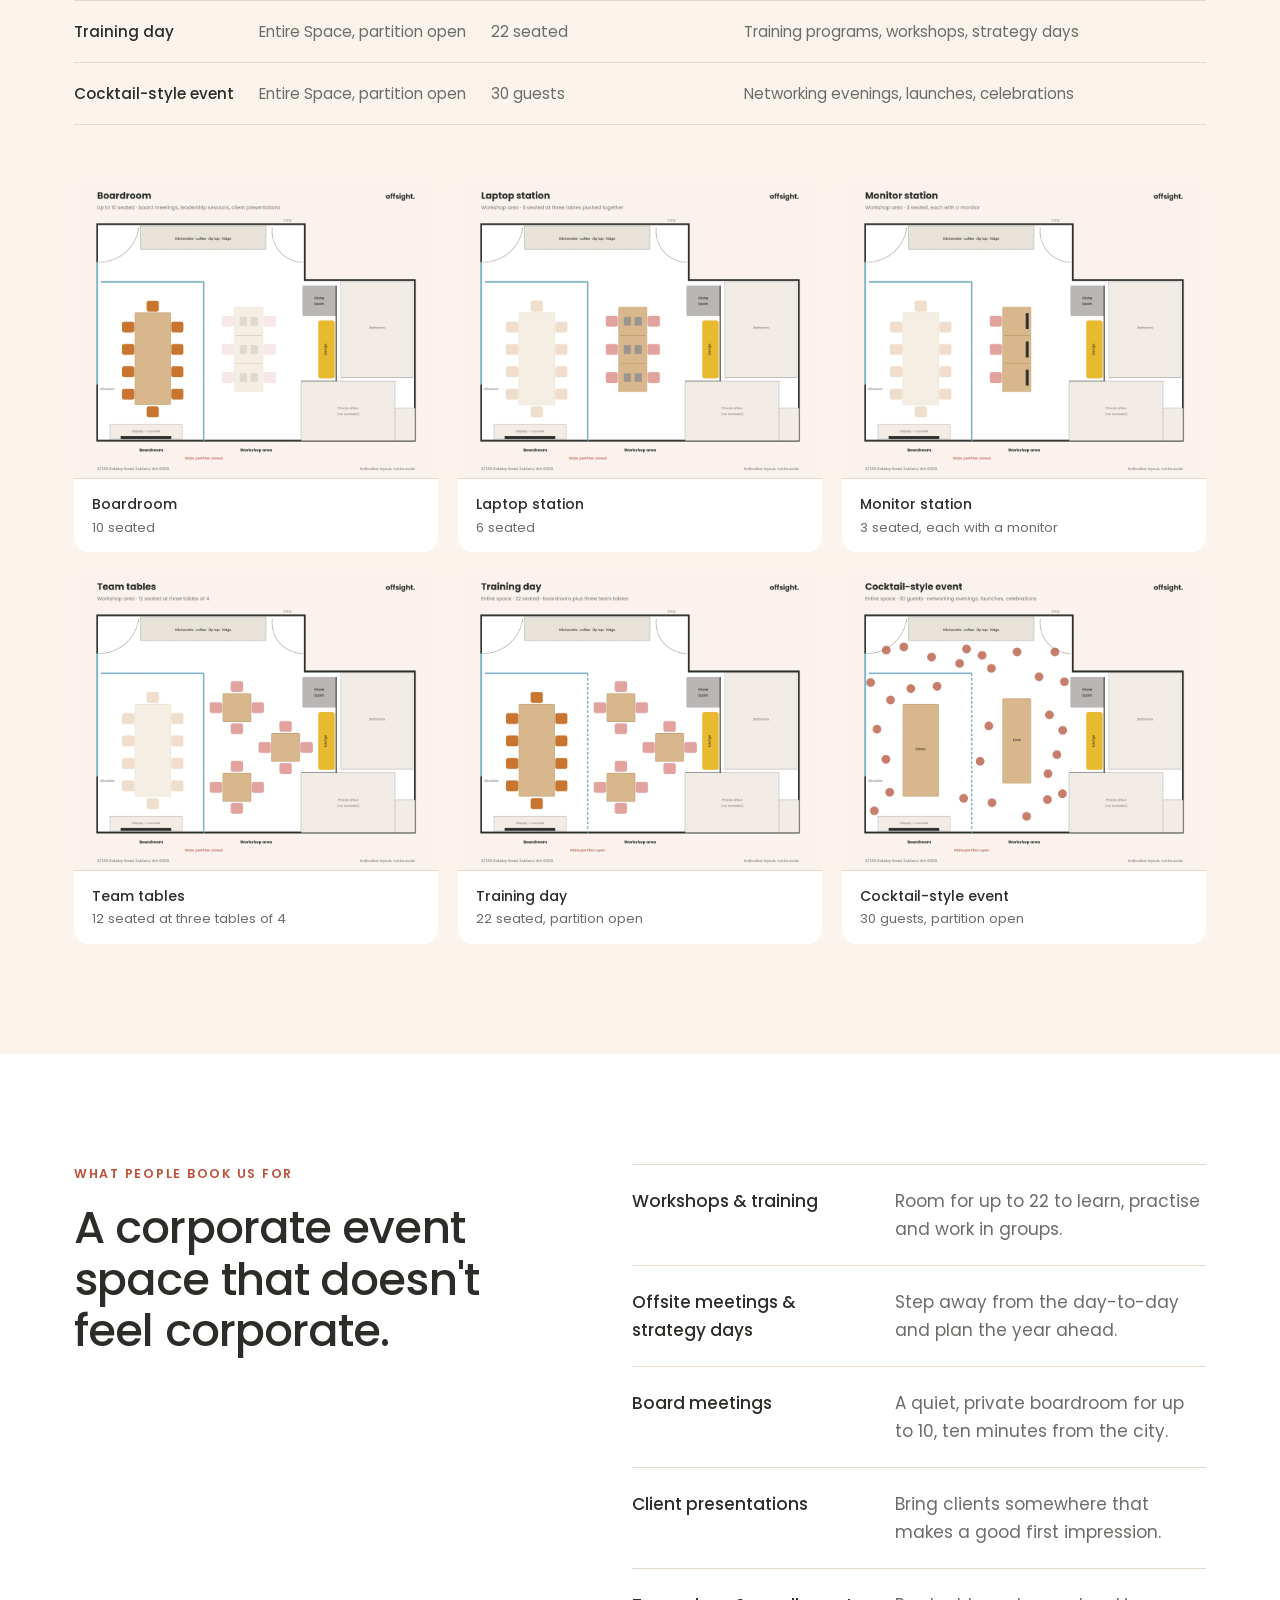
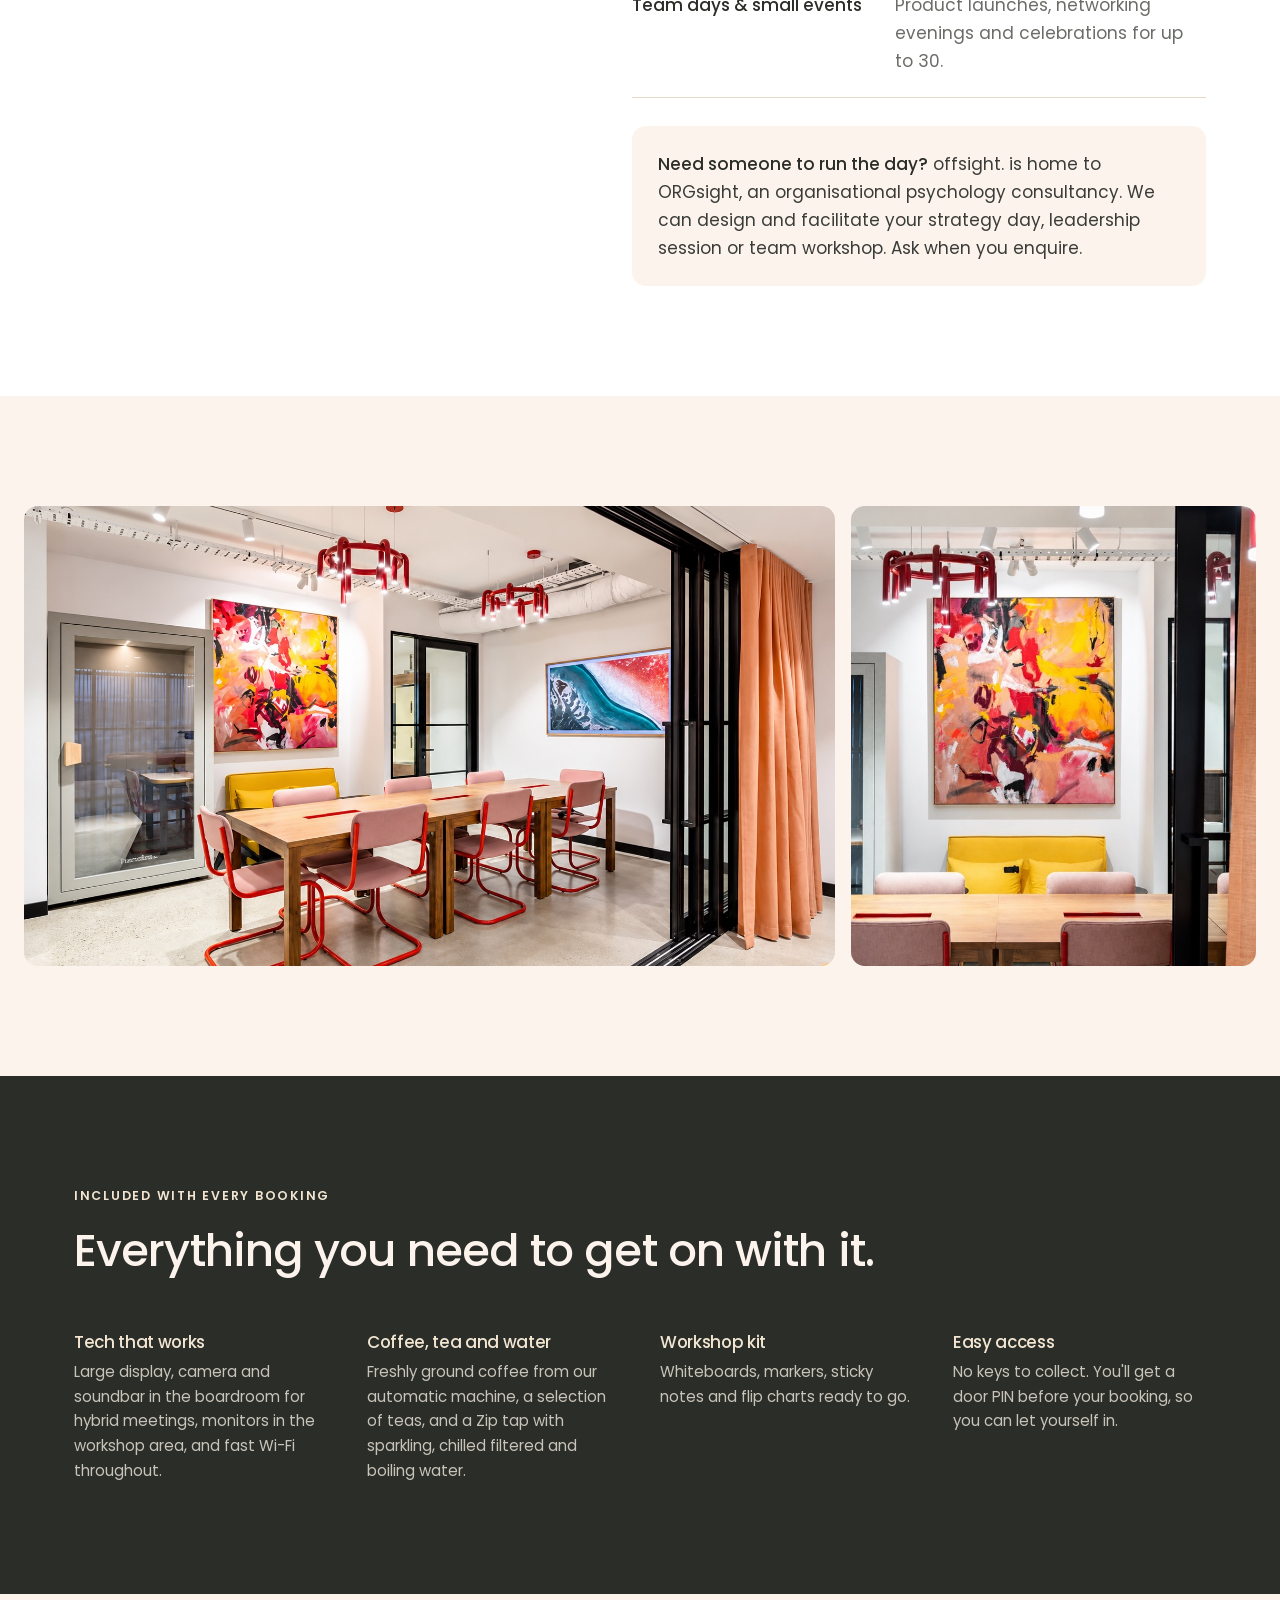
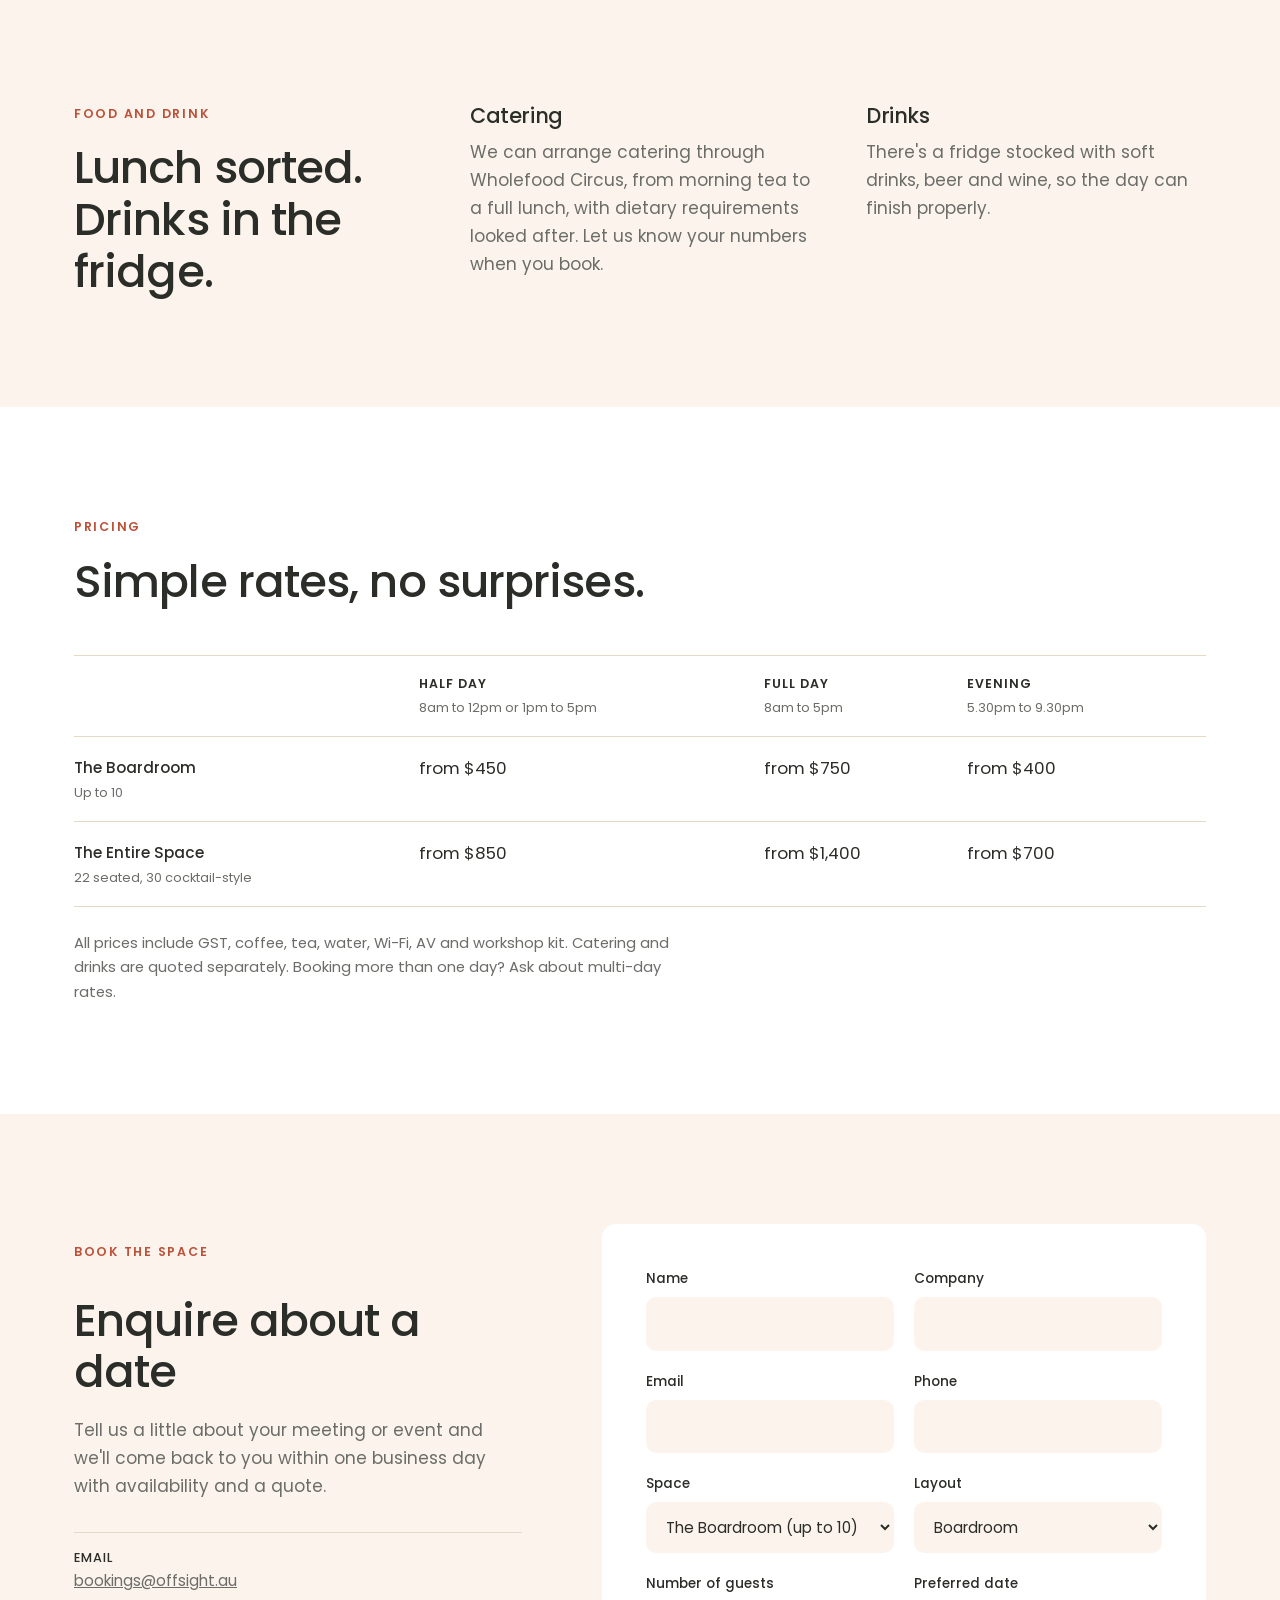
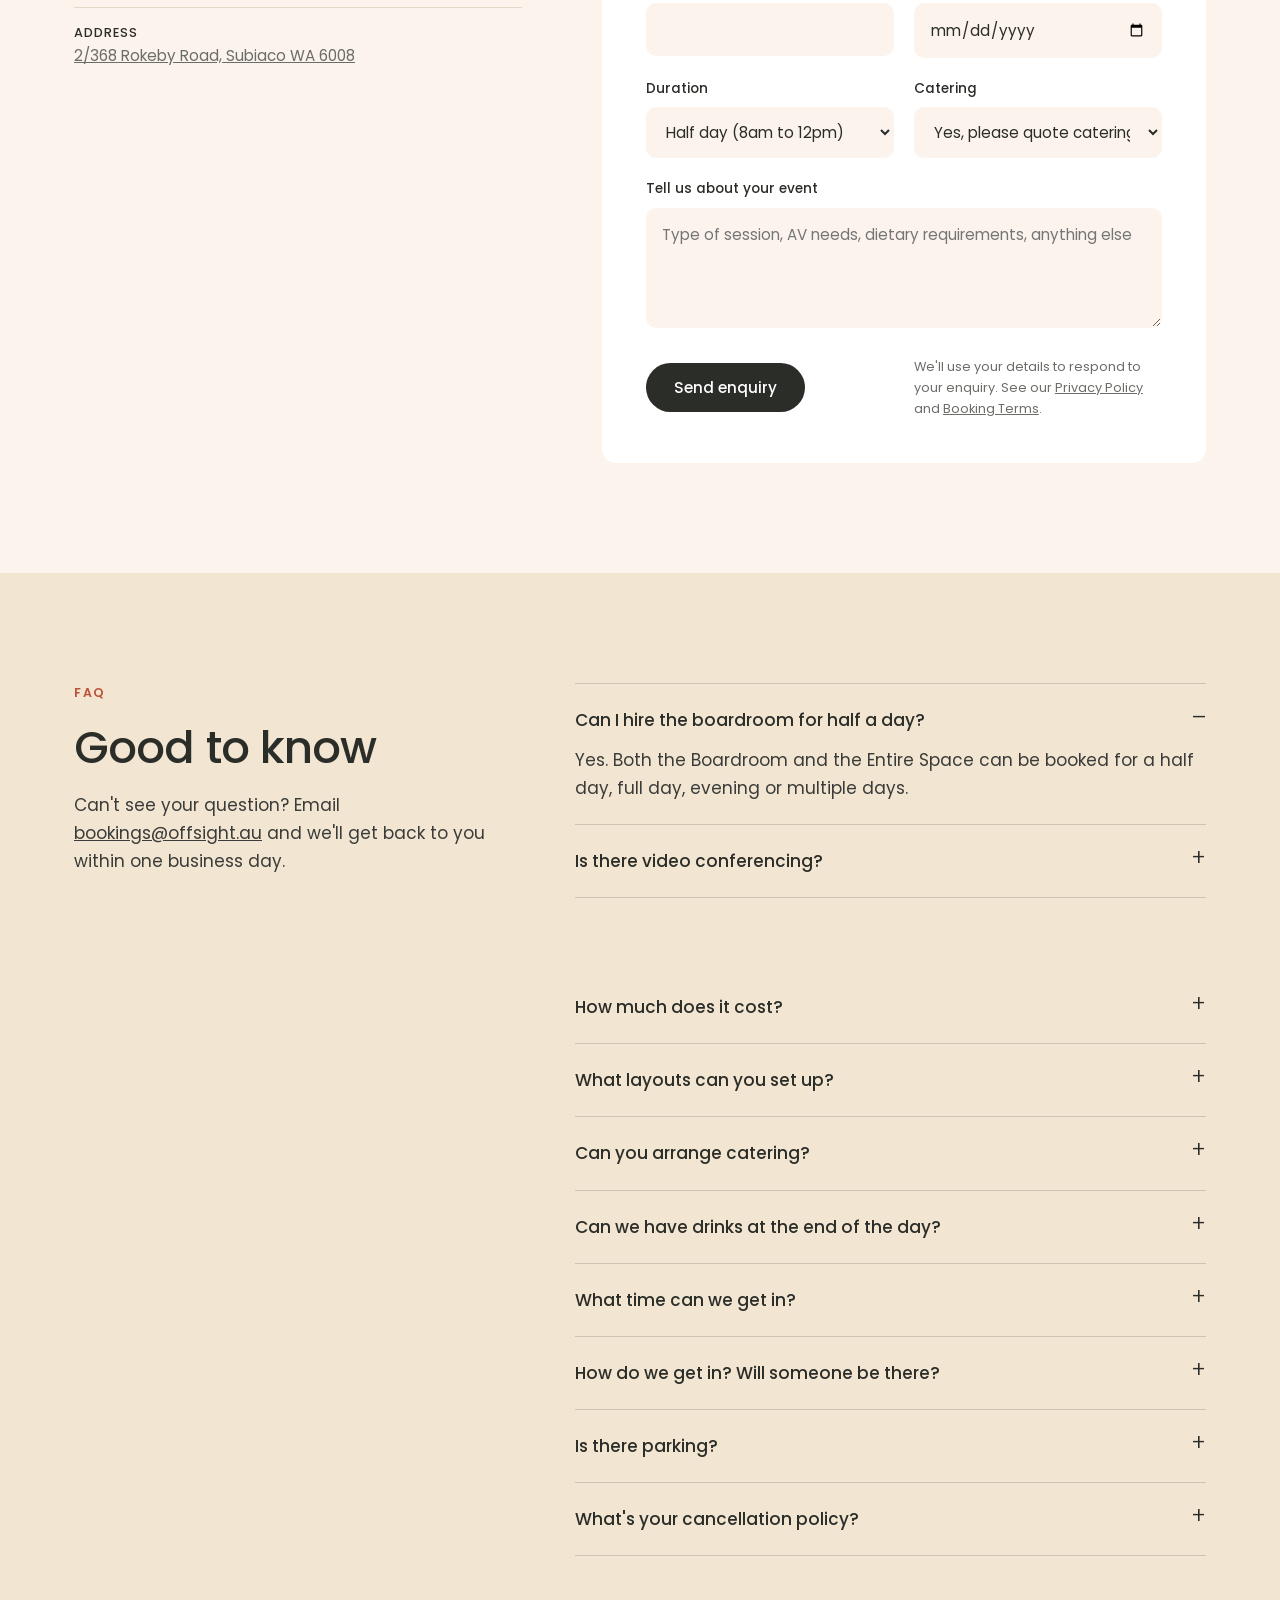
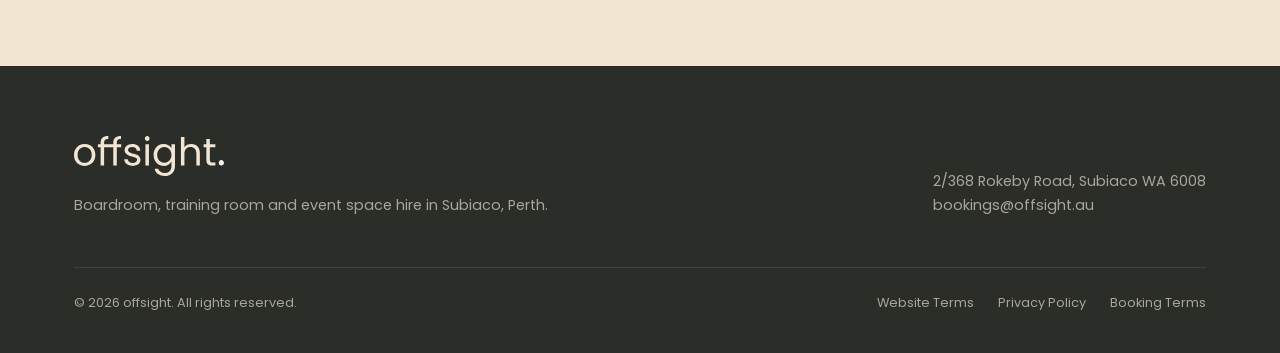
==== commit 078a2703: "Improve SEO: share image, structured data, clean URLs, sitemap - 1200x630 share image, Twitter card," ====
--- a/index.html
+++ b/index.html
@@ -5,38 +5,183 @@
 <meta name="viewport" content="width=device-width, initial-scale=1">
 <title>Boardroom &amp; Training Room Hire Subiaco, Perth | offsight.</title>
 <meta name="description" content="Hire a private boardroom for up to 10 or the entire space for up to 22 seated on Rokeby Road, Subiaco. Board meetings, strategy days, workshops, training and events. From $450.">
-<link rel="canonical" href="https://offsight.com.au/">
+<link rel="canonical" href="https://offsight.au/">
+<meta name="theme-color" content="#2b2d28">
 <meta property="og:type" content="website">
+<meta property="og:site_name" content="offsight.">
+<meta property="og:url" content="https://offsight.au/">
 <meta property="og:title" content="Boardroom &amp; Training Room Hire in Subiaco | offsight.">
-<meta property="og:description" content="A private boardroom and training venue in Subiaco for board meetings, strategy days, workshops and training.">
-<meta property="og:image" content="https://offsight.com.au/assets/hero.jpg">
+<meta property="og:description" content="A private boardroom and training venue on Rokeby Road, Subiaco. Board meetings, strategy days, workshops and training for up to 22 seated.">
+<meta property="og:image" content="https://offsight.au/assets/og-image.jpg">
+<meta property="og:image:width" content="1200">
+<meta property="og:image:height" content="630">
+<meta property="og:image:alt" content="The offsight. boardroom and workshop area in Subiaco with the glass partition open">
 <meta property="og:locale" content="en_AU">
+<meta name="twitter:card" content="summary_large_image">
+<meta name="twitter:title" content="Boardroom &amp; Training Room Hire in Subiaco | offsight.">
+<meta name="twitter:description" content="A private boardroom and training venue on Rokeby Road, Subiaco, ten minutes from the Perth CBD.">
+<meta name="twitter:image" content="https://offsight.au/assets/og-image.jpg">
 <link rel="icon" href="assets/favicon.svg" type="image/svg+xml">
+<link rel="apple-touch-icon" href="assets/apple-touch-icon.png">
 <link rel="preconnect" href="https://fonts.googleapis.com">
 <link rel="preconnect" href="https://fonts.gstatic.com" crossorigin>
 <link href="https://fonts.googleapis.com/css2?family=Poppins:wght@300;400;500;600&display=swap" rel="stylesheet">
 
 <script type="application/ld+json">
 {
-  "@context": "https://schema.org",
-  "@type": "EventVenue",
-  "name": "offsight.",
-  "description": "Private boardroom and training venue for hire in Subiaco, Perth. Board meetings, strategy days, workshops, training and corporate events.",
-  "url": "https://offsight.com.au/",
-  "image": "https://offsight.com.au/assets/hero.jpg",
-  "email": "bookings@offsight.au",
-  "priceRange": "$400 to $1,400",
-  "hasMap": "https://www.google.com/maps/search/?api=1&query=2%2F368+Rokeby+Road+Subiaco+WA+6008",
-  "address": {
+ "@context": "https://schema.org",
+ "@graph": [
+  {
+   "@type": "Organization",
+   "@id": "https://offsight.au/#org",
+   "name": "offsight.",
+   "legalName": "ORGsight Pty Ltd",
+   "taxID": "ABN 53 633 639 157",
+   "url": "https://offsight.au/",
+   "logo": "https://offsight.au/assets/apple-touch-icon.png",
+   "email": "bookings@offsight.au"
+  },
+  {
+   "@type": "WebSite",
+   "@id": "https://offsight.au/#website",
+   "url": "https://offsight.au/",
+   "name": "offsight.",
+   "inLanguage": "en-AU",
+   "publisher": {
+    "@id": "https://offsight.au/#org"
+   }
+  },
+  {
+   "@type": [
+    "EventVenue",
+    "LocalBusiness"
+   ],
+   "@id": "https://offsight.au/#venue",
+   "name": "offsight.",
+   "description": "Private boardroom and training room hire in Subiaco, Perth. Book the boardroom for up to 10, or hire the entire space for up to 22 seated or 30 cocktail-style, for board meetings, strategy days, workshops, training and events.",
+   "url": "https://offsight.au/",
+   "image": [
+    "https://offsight.au/assets/og-image.jpg",
+    "https://offsight.au/assets/boardroom.jpg",
+    "https://offsight.au/assets/whole-space.jpg"
+   ],
+   "email": "bookings@offsight.au",
+   "priceRange": "$400 to $1,400",
+   "currenciesAccepted": "AUD",
+   "parentOrganization": {
+    "@id": "https://offsight.au/#org"
+   },
+   "hasMap": "https://www.google.com/maps/search/?api=1&query=2%2F368+Rokeby+Road+Subiaco+WA+6008",
+   "address": {
     "@type": "PostalAddress",
     "streetAddress": "2/368 Rokeby Road",
     "addressLocality": "Subiaco",
     "addressRegion": "WA",
     "postalCode": "6008",
     "addressCountry": "AU"
-  },
-  "areaServed": ["Subiaco", "Perth", "West Perth", "Leederville", "Nedlands"],
-  "maximumAttendeeCapacity": 30
+   },
+   "areaServed": [
+    {
+     "@type": "City",
+     "name": "Perth"
+    },
+    {
+     "@type": "Place",
+     "name": "Subiaco"
+    },
+    {
+     "@type": "Place",
+     "name": "West Perth"
+    },
+    {
+     "@type": "Place",
+     "name": "Leederville"
+    },
+    {
+     "@type": "Place",
+     "name": "Nedlands"
+    }
+   ],
+   "maximumAttendeeCapacity": 30,
+   "amenityFeature": [
+    {
+     "@type": "LocationFeatureSpecification",
+     "name": "Video conferencing",
+     "value": true
+    },
+    {
+     "@type": "LocationFeatureSpecification",
+     "name": "Large display screen",
+     "value": true
+    },
+    {
+     "@type": "LocationFeatureSpecification",
+     "name": "Wi-Fi",
+     "value": true
+    },
+    {
+     "@type": "LocationFeatureSpecification",
+     "name": "Kitchenette",
+     "value": true
+    },
+    {
+     "@type": "LocationFeatureSpecification",
+     "name": "Coffee machine",
+     "value": true
+    },
+    {
+     "@type": "LocationFeatureSpecification",
+     "name": "Phone booth",
+     "value": true
+    },
+    {
+     "@type": "LocationFeatureSpecification",
+     "name": "Lounge",
+     "value": true
+    },
+    {
+     "@type": "LocationFeatureSpecification",
+     "name": "Whiteboards",
+     "value": true
+    },
+    {
+     "@type": "LocationFeatureSpecification",
+     "name": "Natural light",
+     "value": true
+    }
+   ],
+   "makesOffer": [
+    {
+     "@type": "Offer",
+     "name": "Boardroom hire (half day)",
+     "description": "The Boardroom for up to 10, 8am to 12pm or 1pm to 5pm",
+     "price": "450",
+     "priceCurrency": "AUD"
+    },
+    {
+     "@type": "Offer",
+     "name": "Boardroom hire (full day)",
+     "description": "The Boardroom for up to 10, 8am to 5pm",
+     "price": "750",
+     "priceCurrency": "AUD"
+    },
+    {
+     "@type": "Offer",
+     "name": "Entire space hire (half day)",
+     "description": "The Entire Space for up to 22 seated or 30 cocktail-style, 8am to 12pm or 1pm to 5pm",
+     "price": "850",
+     "priceCurrency": "AUD"
+    },
+    {
+     "@type": "Offer",
+     "name": "Entire space hire (full day)",
+     "description": "The Entire Space for up to 22 seated or 30 cocktail-style, 8am to 5pm",
+     "price": "1400",
+     "priceCurrency": "AUD"
+    }
+   ]
+  }
+ ]
 }
 </script>
 <script type="application/ld+json">
@@ -296,7 +441,7 @@
 
 <main>
   <section class="hero" aria-labelledby="hero-title">
-    <img src="assets/hero.jpg" alt="offsight. boardroom and workshop area in Subiaco with the glass partition open" width="1540" height="1021" fetchpriority="high">
+    <img src="assets/hero.jpg" srcset="assets/hero-800.jpg 800w, assets/hero.jpg 1540w" sizes="100vw" alt="offsight. boardroom and workshop area in Subiaco with the glass partition open" width="1540" height="1021" fetchpriority="high">
     <div class="wrap">
       <p class="eyebrow">Subiaco, Perth</p>
       <h1 id="hero-title">Boardroom and training room hire in Subiaco</h1>
@@ -334,13 +479,13 @@
       </div>
       <div class="space-grid">
         <article class="space">
-          <img src="assets/boardroom.jpg" alt="Boardroom table with orange leather chairs and red pendant light" width="1023" height="1538" loading="lazy">
+          <img src="assets/boardroom.jpg" srcset="assets/boardroom-640.jpg 640w, assets/boardroom.jpg 1023w" sizes="(max-width:900px) 100vw, 576px" alt="Boardroom table with orange leather chairs and red pendant light" width="1023" height="1538" loading="lazy">
           <h3>The Boardroom</h3>
           <p>A private boardroom for up to 10 people, with a large display, camera and soundbar for virtual and hybrid meetings, and sheer-curtained windows for natural light. Ideal for board meetings, leadership sessions and client presentations.</p>
           <ul><li>Up to 10 seated</li><li>Display and video conferencing</li><li>Half day, full day or evening</li><li class="price">From $450 half day</li></ul>
         </article>
         <article class="space">
-          <img src="assets/whole-space.jpg" alt="Boardroom and workshop area combined with the glass partition open, timber tables and red pendant lights" width="1540" height="1021" loading="lazy">
+          <img src="assets/whole-space.jpg" srcset="assets/whole-space-800.jpg 800w, assets/whole-space.jpg 1540w" sizes="(max-width:900px) 100vw, 576px" alt="Boardroom and workshop area combined with the glass partition open, timber tables and red pendant lights" width="1540" height="1021" loading="lazy">
           <h3>The Entire Space</h3>
           <p>The boardroom and workshop area together, exclusively yours. The workshop area has three tables that push together into a laptop station for 6 or a monitor station for 3, or split into three tables of four for group work. There's a lounge next to the phone booth for breaks and calls.</p>
           <ul><li>Up to 22 seated, or 30 for cocktail-style events</li><li>Exclusive use of the space</li><li>Half day, full day, evening or multiple days</li><li class="price">From $850 half day</li></ul>
@@ -398,8 +543,8 @@
   </section>
 
   <div class="gallery" aria-label="Photos of the space">
-    <img src="assets/workshop-room.jpg" alt="Long timber workshop table with orange chairs under red pendant lights" width="1540" height="1021" loading="lazy">
-    <img src="assets/artwork.jpg" alt="Workshop area with large abstract painting, yellow sofa and red pendant lights" width="1086" height="1449" loading="lazy">
+    <img src="assets/workshop-room.jpg" srcset="assets/workshop-room-800.jpg 800w, assets/workshop-room.jpg 1540w" sizes="(max-width:900px) 100vw, 66vw" alt="Long timber workshop table with orange chairs under red pendant lights" width="1540" height="1021" loading="lazy">
+    <img src="assets/artwork.jpg" srcset="assets/artwork-640.jpg 640w, assets/artwork.jpg 1086w" sizes="(max-width:900px) 100vw, 33vw" alt="Workshop area with large abstract painting, yellow sofa and red pendant lights" width="1086" height="1449" loading="lazy">
   </div>
 
   <section class="included">
@@ -512,7 +657,7 @@
         </div>
         <div class="full"><label for="message">Tell us about your event</label><textarea id="message" name="message" placeholder="Type of session, AV needs, dietary requirements, anything else"></textarea></div>
         <button class="btn" type="submit">Send enquiry</button>
-        <p class="form-legal">We'll use your details to respond to your enquiry. See our <a href="privacy.html">Privacy Policy</a> and <a href="booking-terms.html">Booking Terms</a>.</p>
+        <p class="form-legal">We'll use your details to respond to your enquiry. See our <a href="/privacy">Privacy Policy</a> and <a href="/booking-terms">Booking Terms</a>.</p>
       </form>
     </div>
   </section>
@@ -535,7 +680,7 @@
         <details><summary>What time can we get in?</summary><p>Half days run 8am to 12pm or 1pm to 5pm, full days 8am to 5pm, and evenings 5.30pm to 9.30pm. If you need extra time to set up, let us know when you enquire.</p></details>
         <details><summary>How do we get in? Will someone be there?</summary><p>You'll receive a door PIN before your booking so you can let yourself in, and a contact number if you need anything on the day.</p></details>
         <details><summary>Is there parking?</summary><p>There's free 3-hour street parking on Rokeby Road and paid parking on nearby streets, plus public car parks within a short walk.</p></details>
-        <details><summary>What's your cancellation policy?</summary><p>A 50% deposit confirms your booking. Cancel more than 14 days out for a full refund. Cancellations within 14 days forfeit the deposit, and within 48 hours the full fee applies. See our <a href="booking-terms.html">Booking Terms &amp; Conditions</a> for details.</p></details>
+        <details><summary>What's your cancellation policy?</summary><p>A 50% deposit confirms your booking. Cancel more than 14 days out for a full refund. Cancellations within 14 days forfeit the deposit, and within 48 hours the full fee applies. See our <a href="/booking-terms">Booking Terms &amp; Conditions</a> for details.</p></details>
       </div>
     </div>
   </section>
@@ -561,7 +706,7 @@
         <p><a href="mailto:bookings@offsight.au">bookings@offsight.au</a></p>
       </div>
     </div>
-    <p class="legal"><span>© <span id="y">2026</span> offsight. All rights reserved.</span><span class="legal-links"><a href="website-terms.html">Website Terms</a><a href="privacy.html">Privacy Policy</a><a href="booking-terms.html">Booking Terms</a></span></p>
+    <p class="legal"><span>© <span id="y">2026</span> offsight. All rights reserved.</span><span class="legal-links"><a href="/website-terms">Website Terms</a><a href="/privacy">Privacy Policy</a><a href="/booking-terms">Booking Terms</a></span></p>
   </div>
 </footer>
 
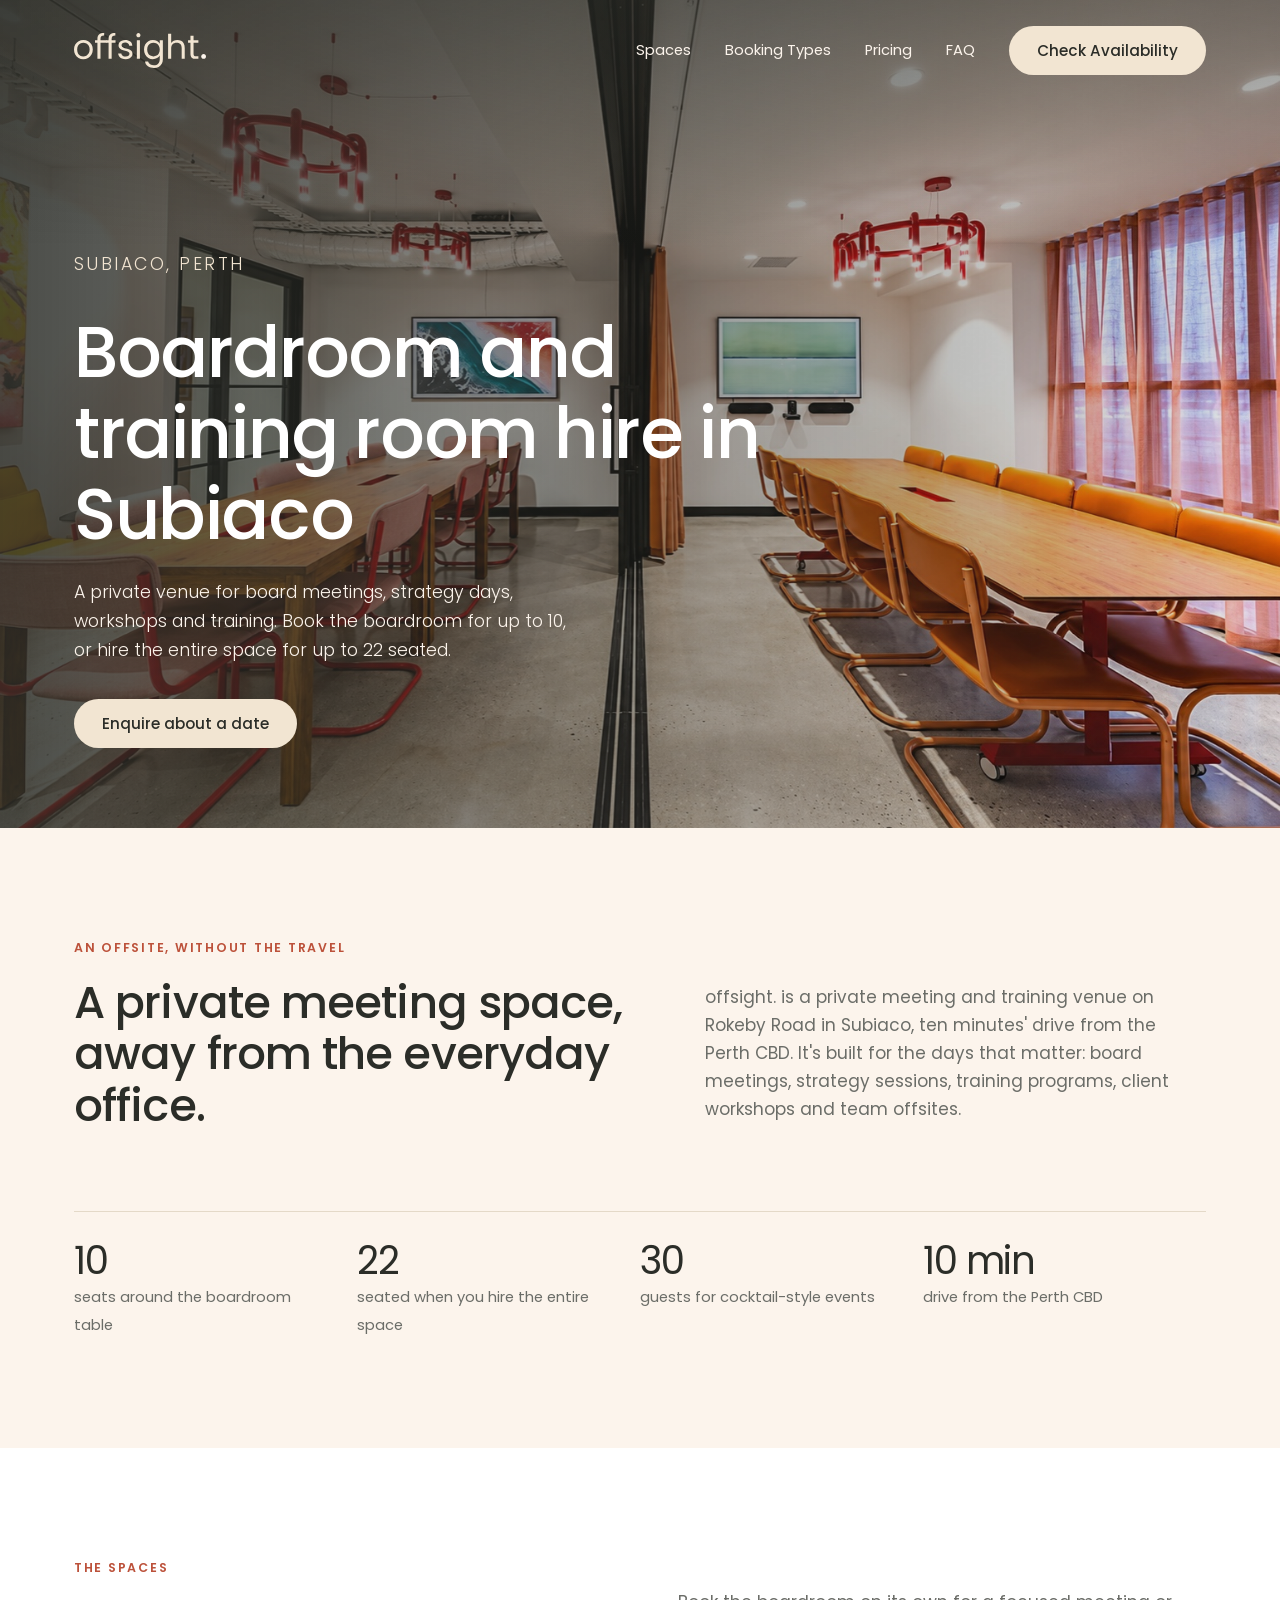
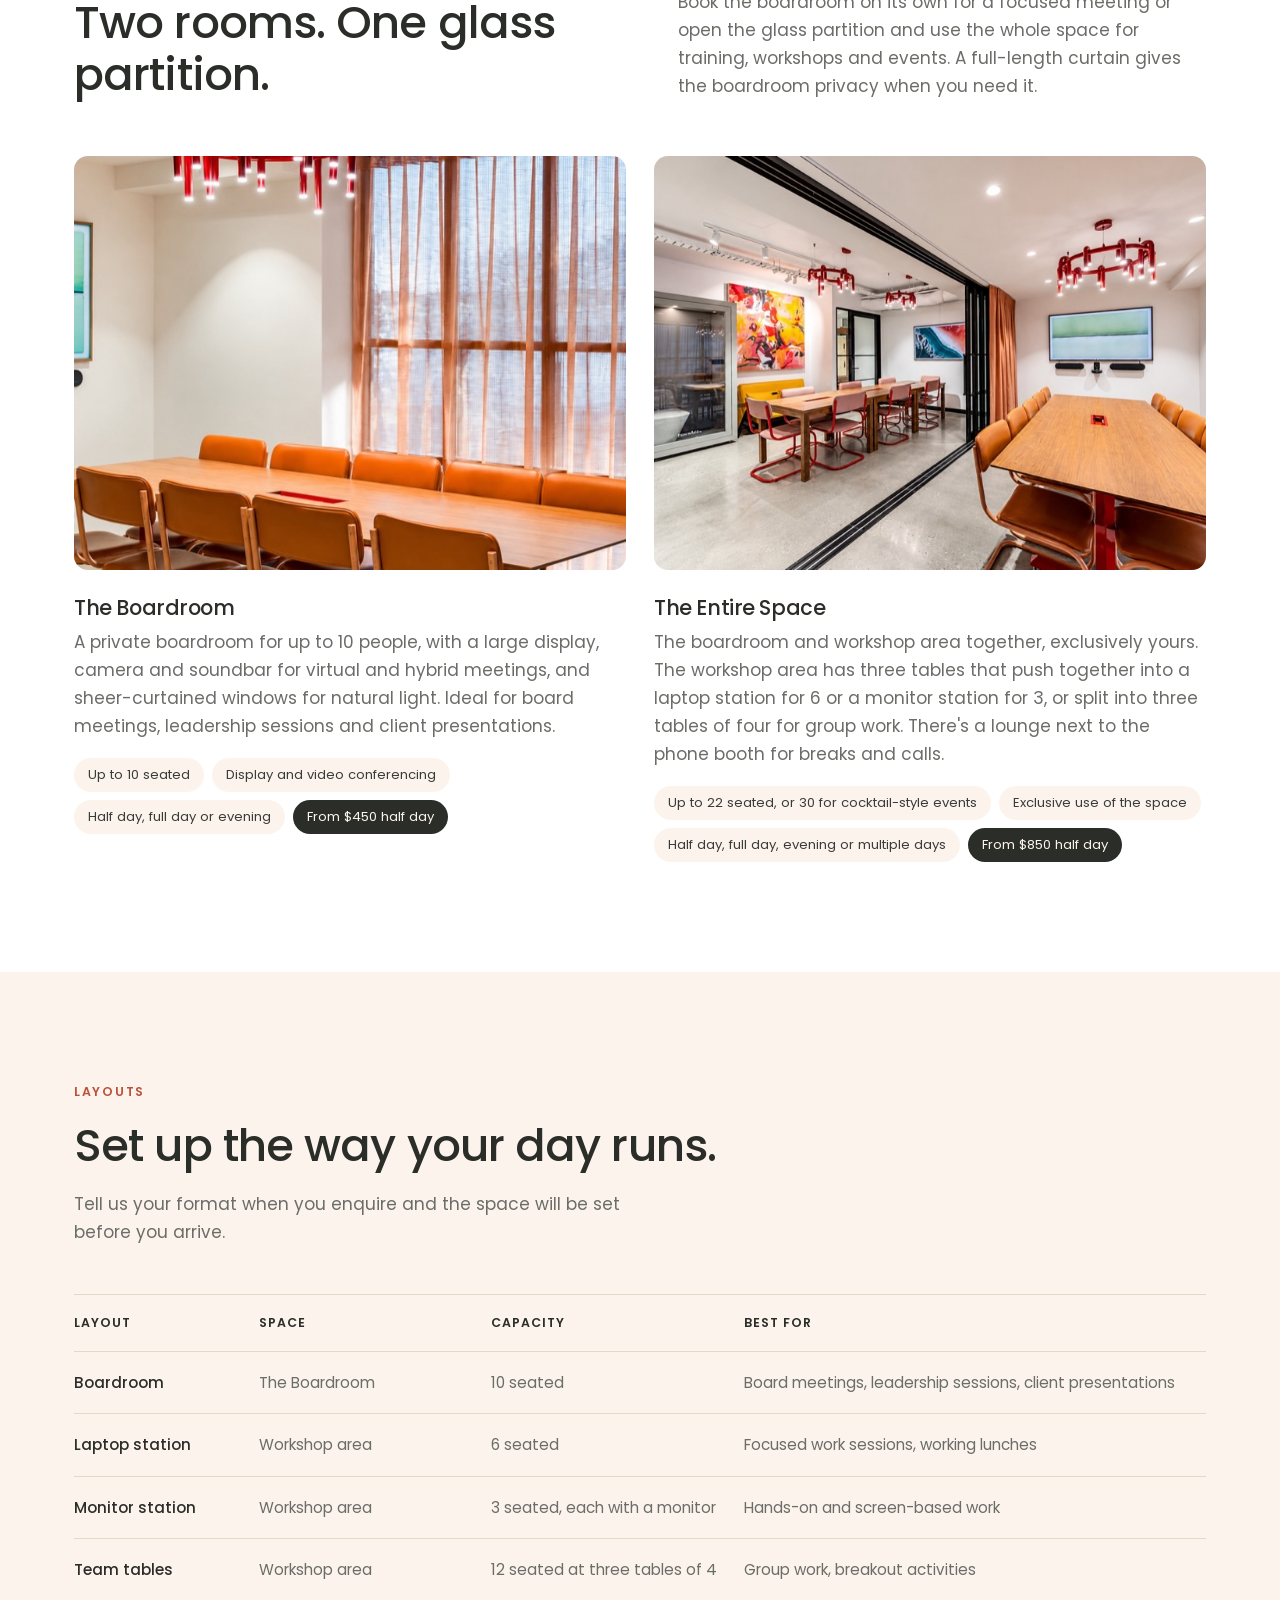
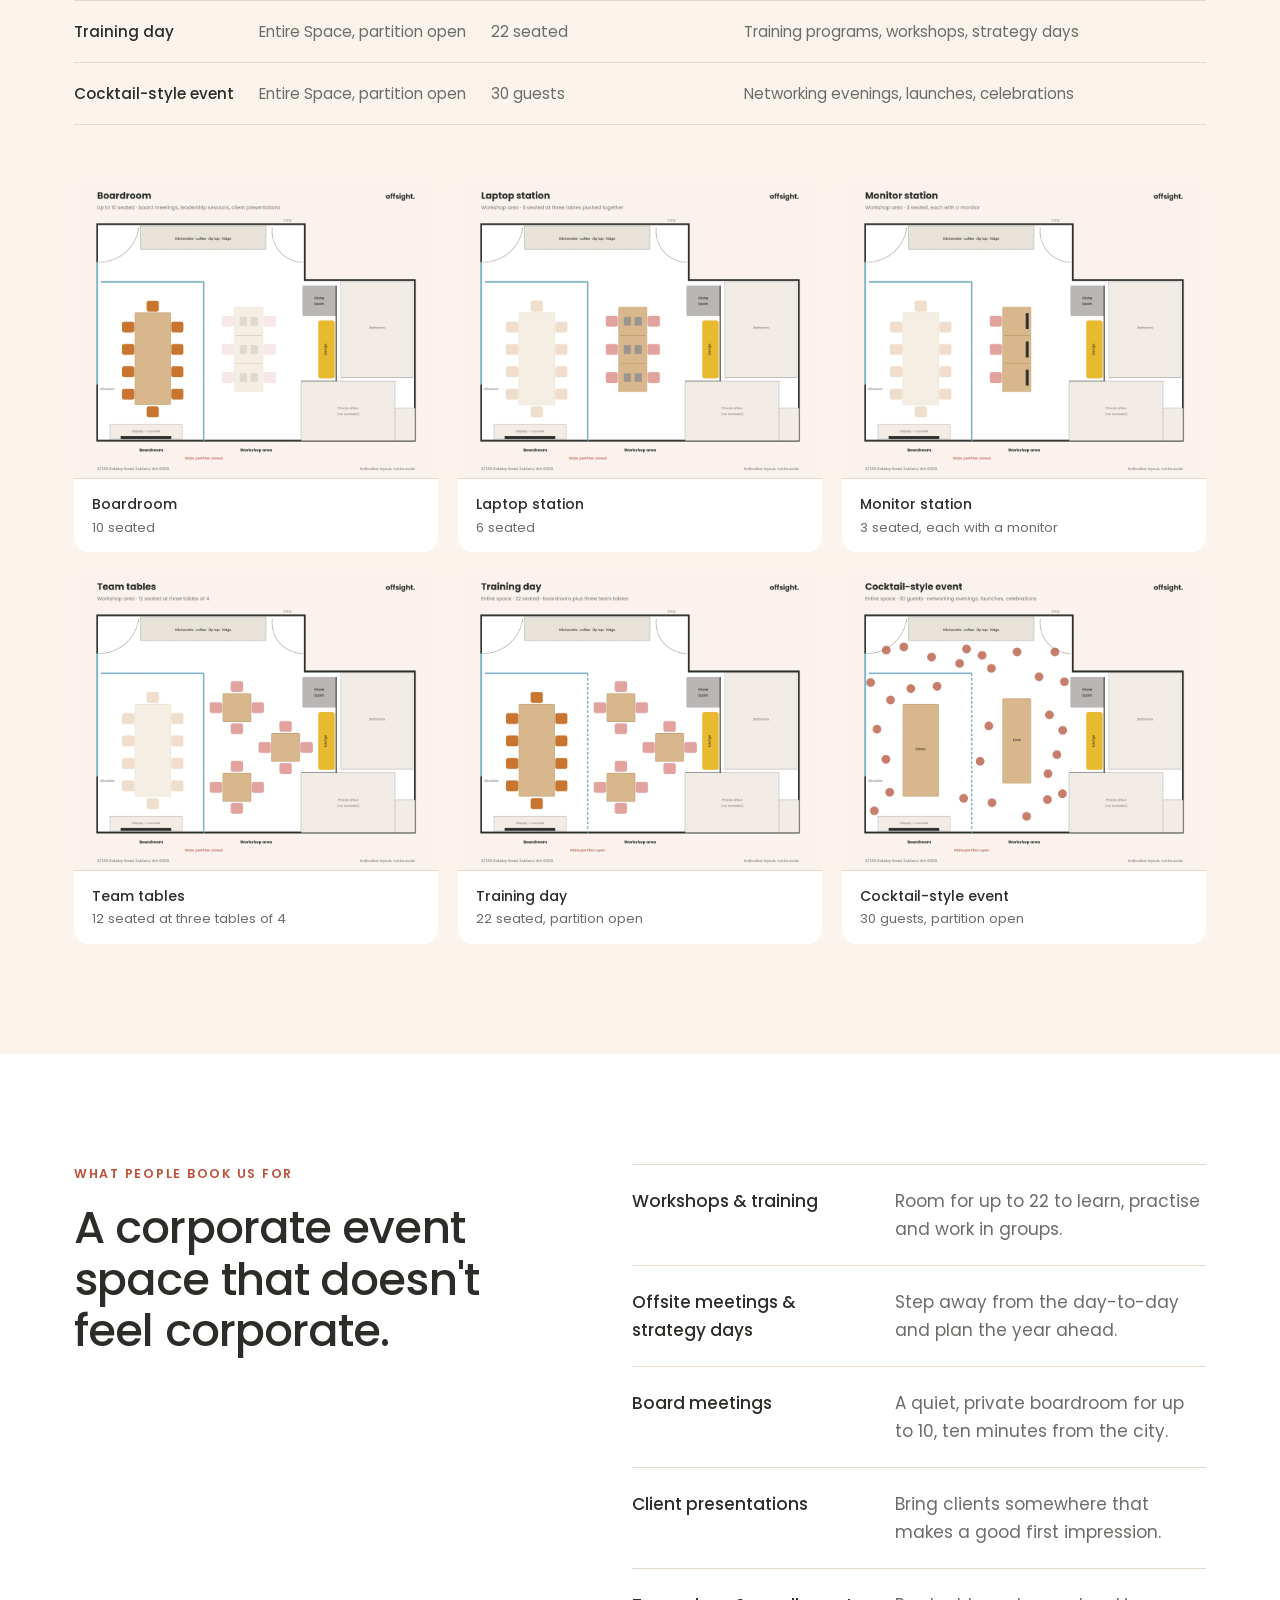
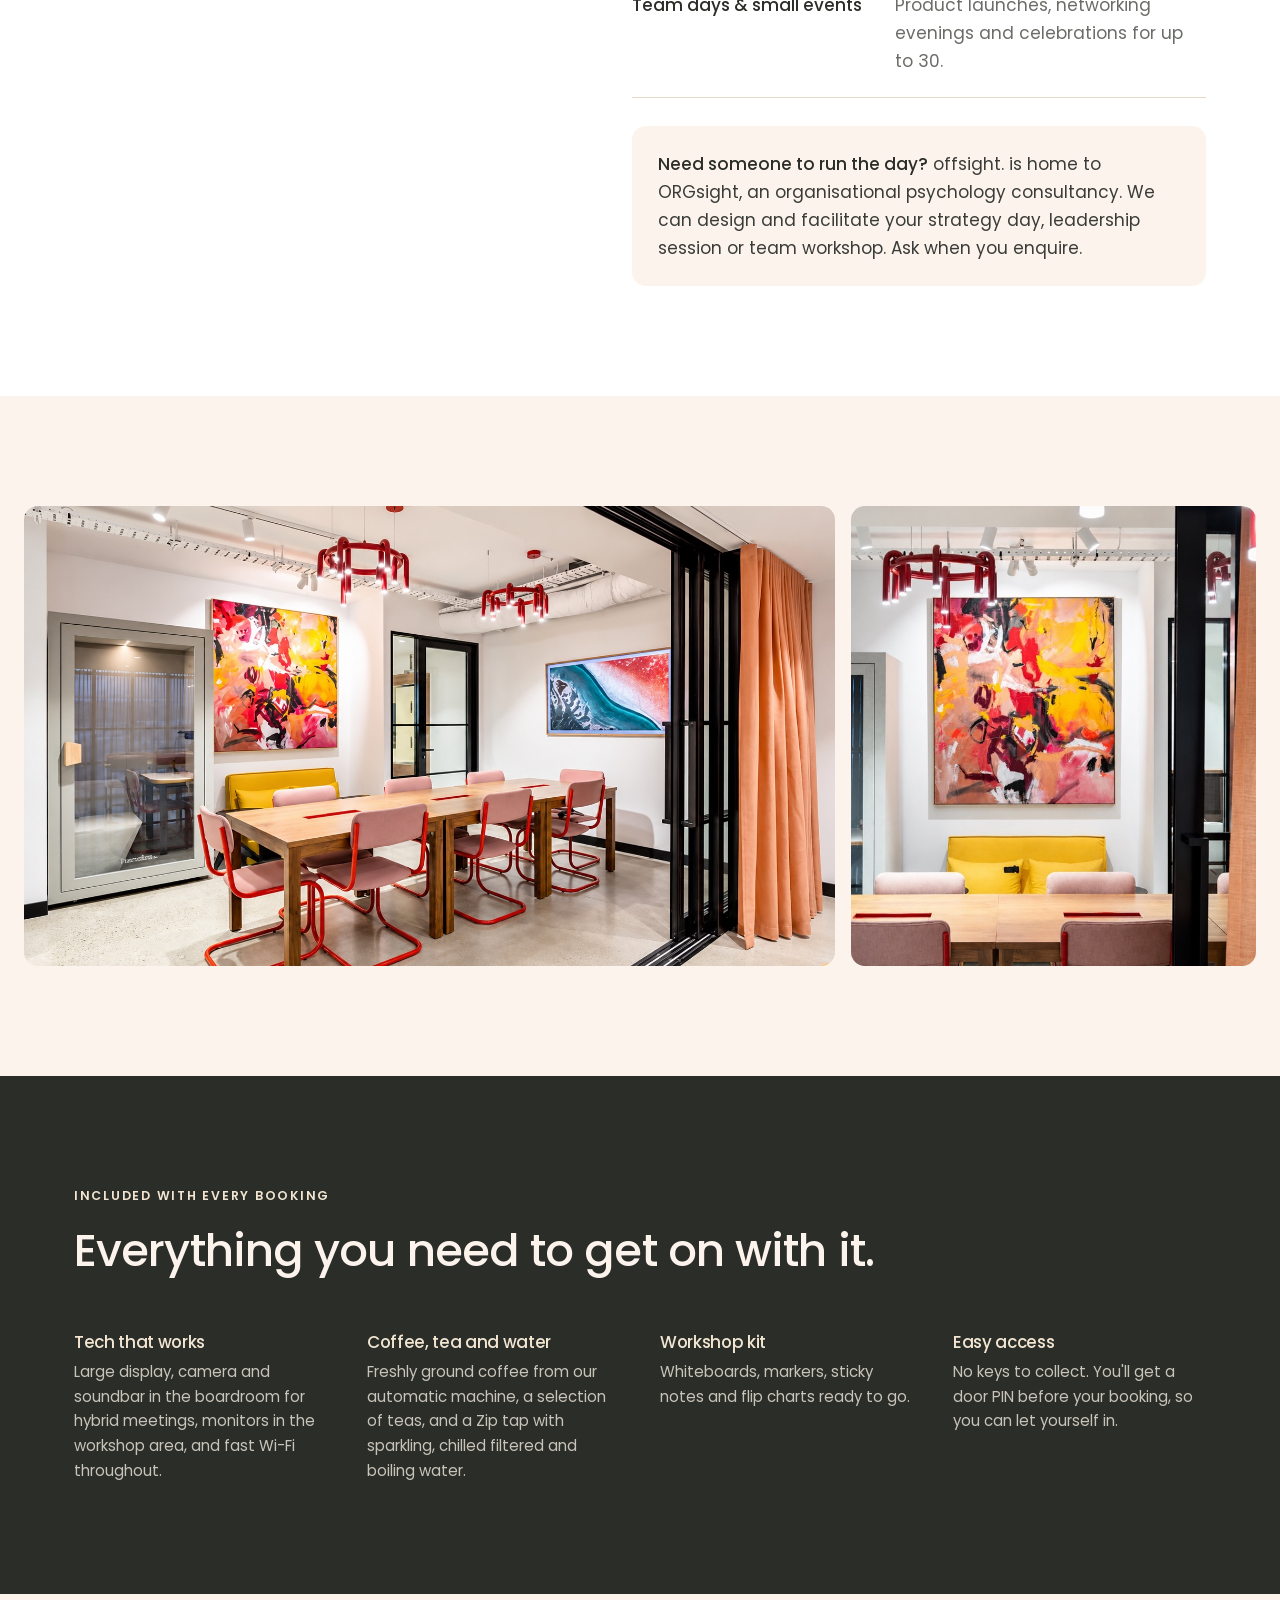
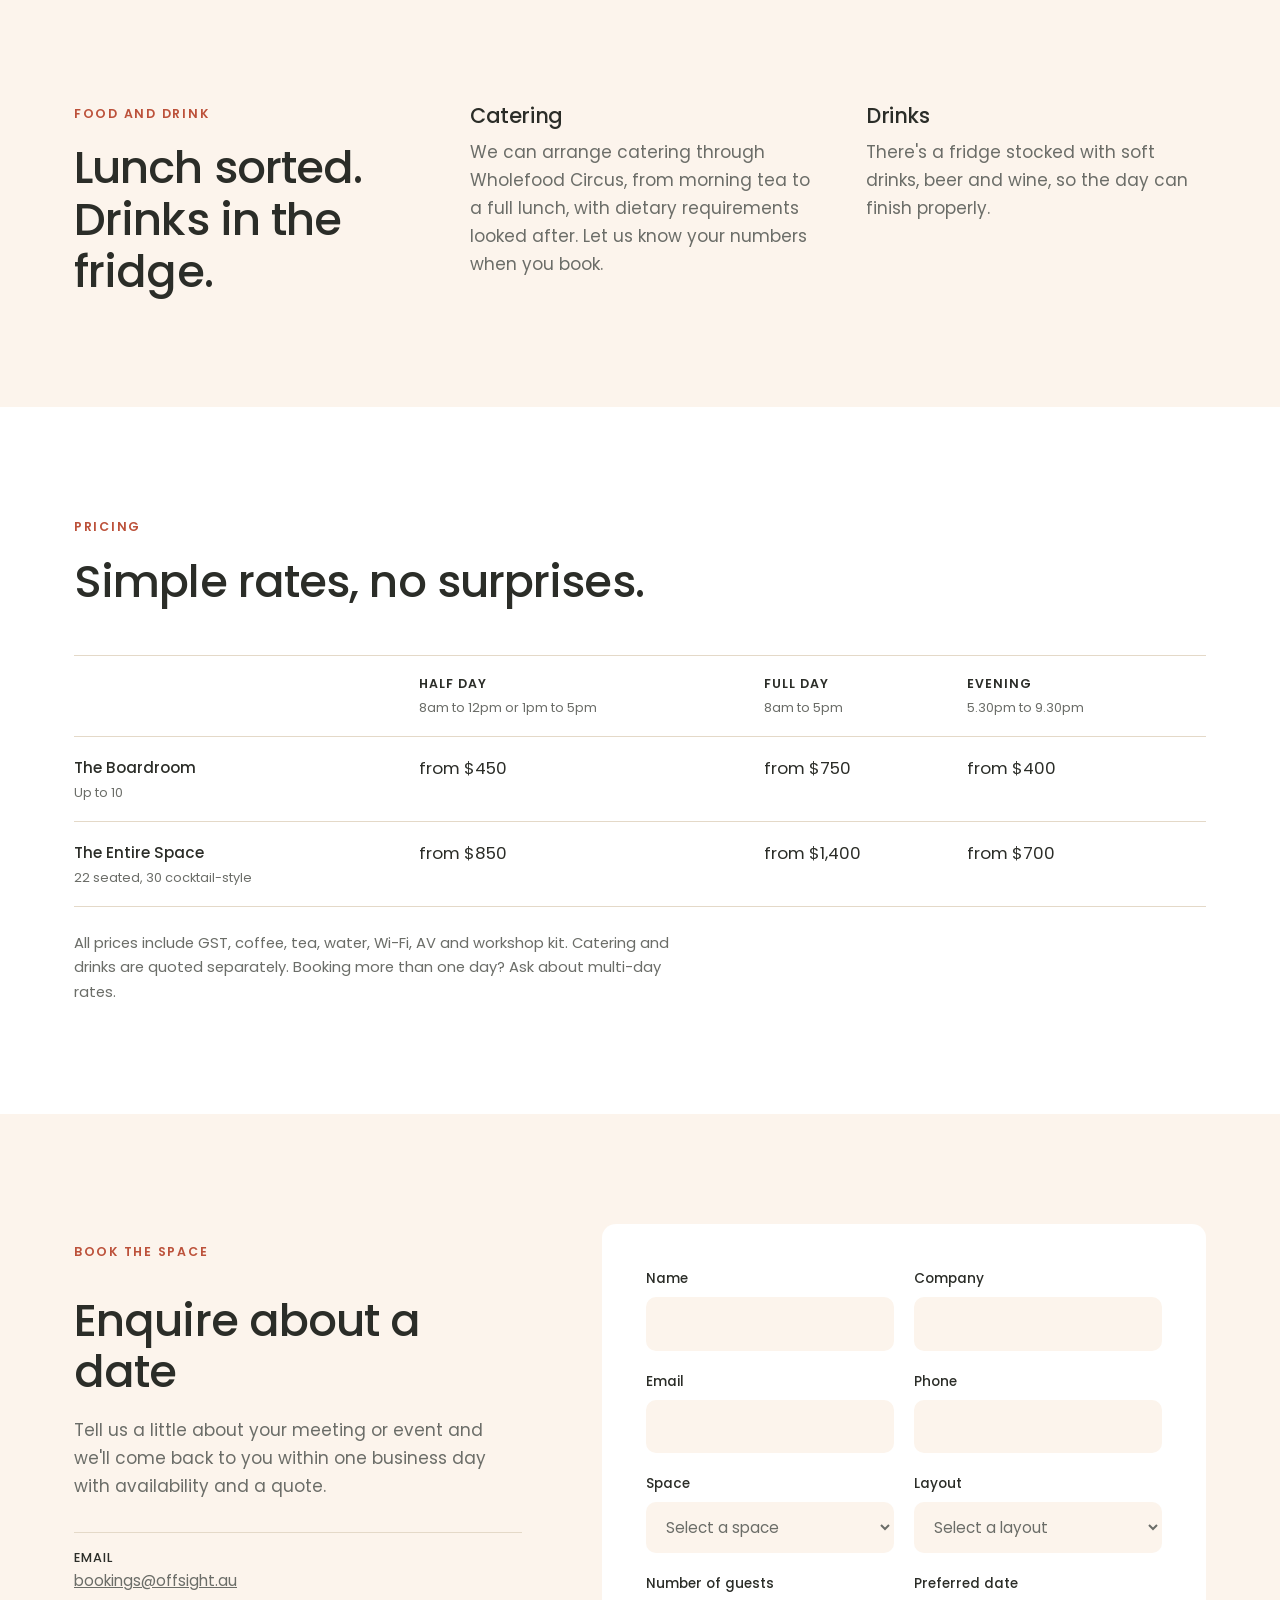
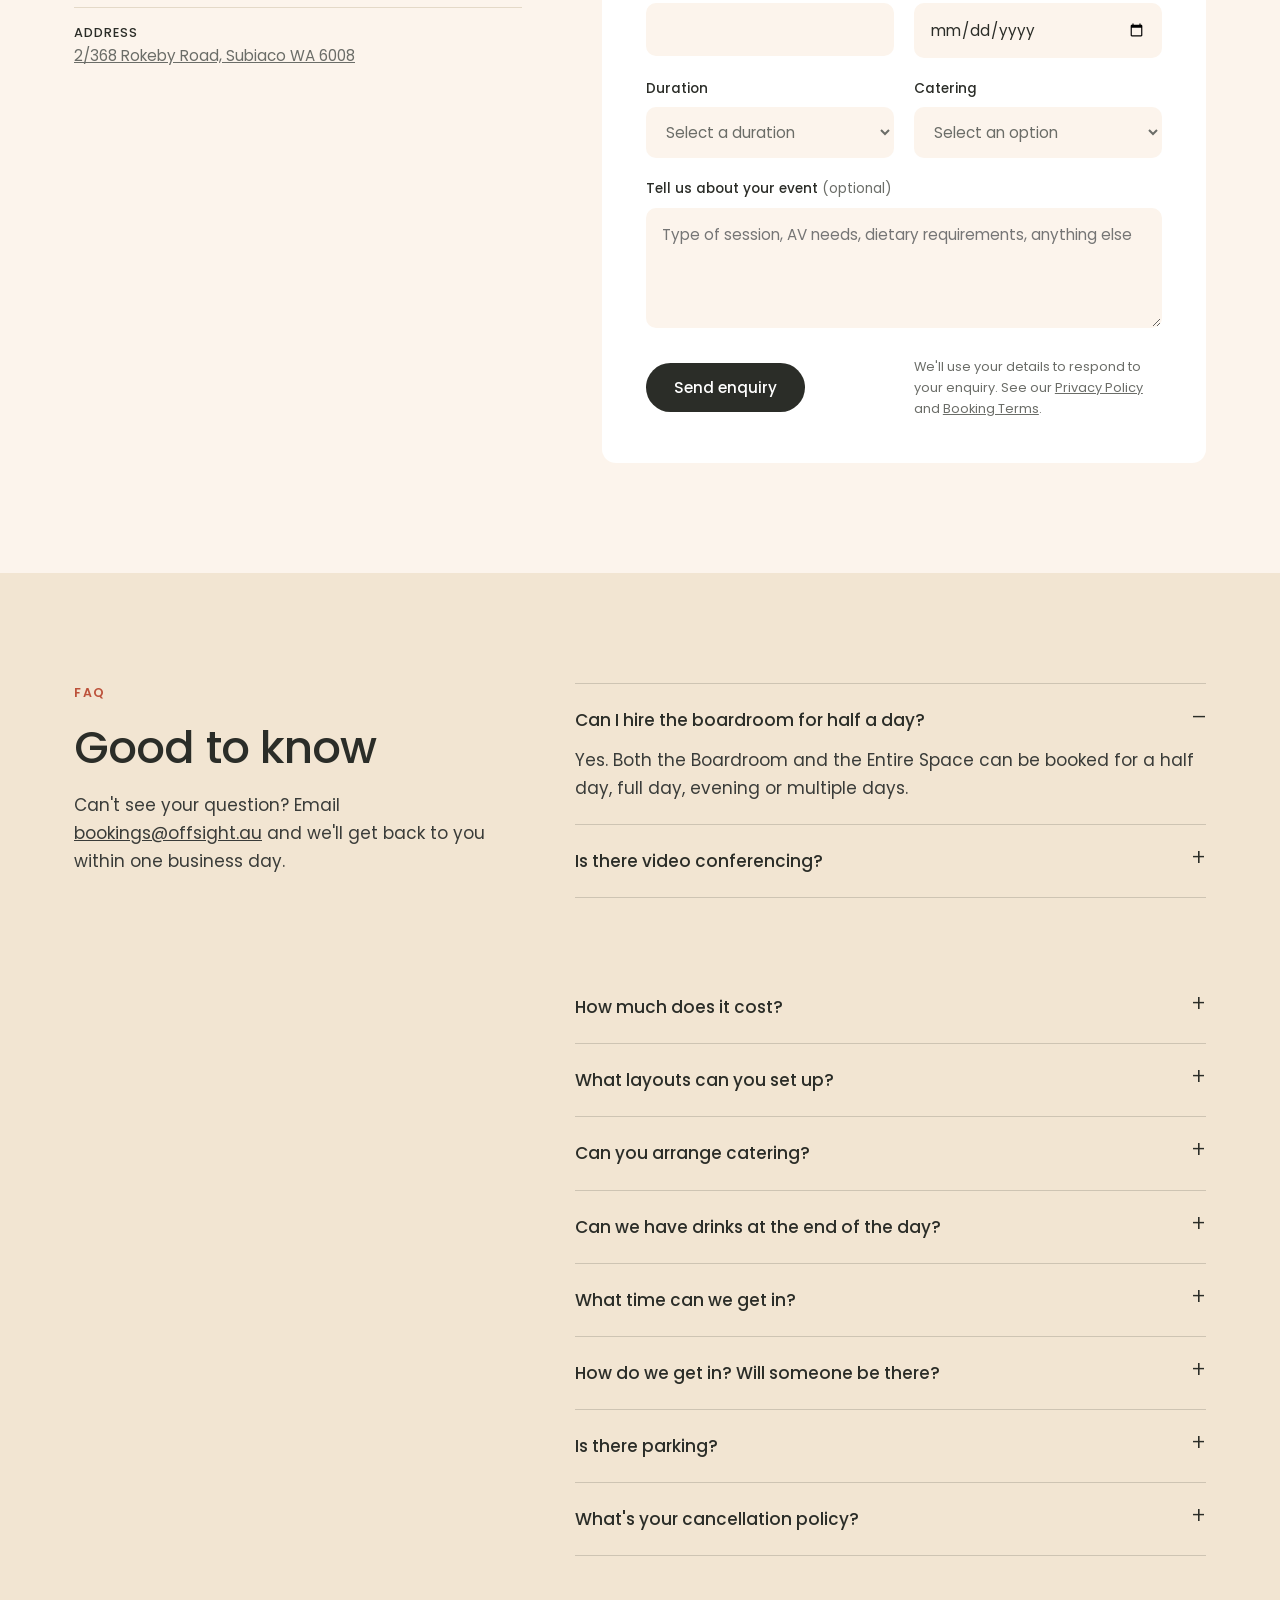
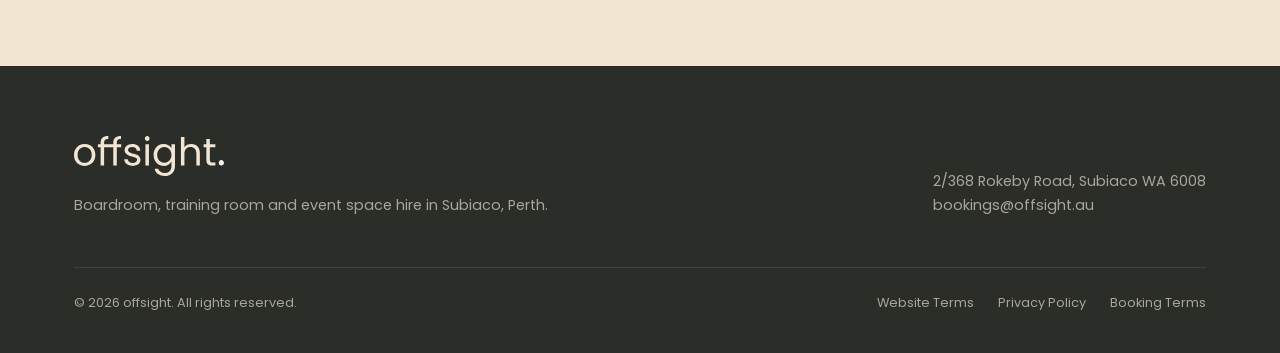
==== commit a7685da9: "Make all enquiry fields required except the message Dropdowns start on a disabled 'Select…' option s" ====
--- a/index.html
+++ b/index.html
@@ -345,6 +345,8 @@
 input,select,textarea{width:100%;font:inherit;font-size:.95rem;color:var(--ink);background:var(--cream);border:1px solid transparent;border-radius:10px;padding:13px 15px;transition:border-color .2s}
 input:focus,select:focus,textarea:focus{outline:0;border-color:var(--ink)}
 textarea{min-height:120px;resize:vertical}
+select:invalid{color:var(--muted)}
+.optional{font-weight:400;color:var(--muted)}
 form .btn{justify-self:start;align-self:center}
 .form-legal{font-size:.8rem;align-self:center}
 .hp{position:absolute;left:-9999px}
@@ -612,12 +614,13 @@
         <p class="form-status full" id="form-status" role="status" hidden></p>
         <div class="hp" aria-hidden="true"><label for="website">Leave this empty</label><input id="website" name="website" tabindex="-1" autocomplete="off"></div>
         <div><label for="name">Name</label><input id="name" name="name" autocomplete="name" required></div>
-        <div><label for="company">Company</label><input id="company" name="company" autocomplete="organization"></div>
+        <div><label for="company">Company</label><input id="company" name="company" autocomplete="organization" required></div>
         <div><label for="email">Email</label><input id="email" name="email" type="email" autocomplete="email" required></div>
-        <div><label for="phone">Phone</label><input id="phone" name="phone" type="tel" autocomplete="tel"></div>
+        <div><label for="phone">Phone</label><input id="phone" name="phone" type="tel" autocomplete="tel" required></div>
         <div>
           <label for="space">Space</label>
           <select id="space" name="space" required>
+            <option value="" disabled selected>Select a space</option>
             <option value="Boardroom">The Boardroom (up to 10)</option>
             <option value="Entire space">The Entire Space (up to 22 seated)</option>
             <option value="Not sure">Not sure yet</option>
@@ -625,7 +628,8 @@
         </div>
         <div>
           <label for="layout">Layout</label>
-          <select id="layout" name="layout">
+          <select id="layout" name="layout" required>
+            <option value="" disabled selected>Select a layout</option>
             <option>Boardroom</option>
             <option>Laptop station</option>
             <option>Monitor station</option>
@@ -639,7 +643,8 @@
         <div><label for="date">Preferred date</label><input id="date" name="date" type="date" value="" required></div>
         <div>
           <label for="duration">Duration</label>
-          <select id="duration" name="duration">
+          <select id="duration" name="duration" required>
+            <option value="" disabled selected>Select a duration</option>
             <option>Half day (8am to 12pm)</option>
             <option>Half day (1pm to 5pm)</option>
             <option>Full day (8am to 5pm)</option>
@@ -649,13 +654,14 @@
         </div>
         <div>
           <label for="catering">Catering</label>
-          <select id="catering" name="catering">
+          <select id="catering" name="catering" required>
+            <option value="" disabled selected>Select an option</option>
             <option>Yes, please quote catering</option>
             <option>No, we'll sort our own</option>
             <option>Not sure yet</option>
           </select>
         </div>
-        <div class="full"><label for="message">Tell us about your event</label><textarea id="message" name="message" placeholder="Type of session, AV needs, dietary requirements, anything else"></textarea></div>
+        <div class="full"><label for="message">Tell us about your event <span class="optional">(optional)</span></label><textarea id="message" name="message" placeholder="Type of session, AV needs, dietary requirements, anything else"></textarea></div>
         <button class="btn" type="submit">Send enquiry</button>
         <p class="form-legal">We'll use your details to respond to your enquiry. See our <a href="/privacy">Privacy Policy</a> and <a href="/booking-terms">Booking Terms</a>.</p>
       </form>
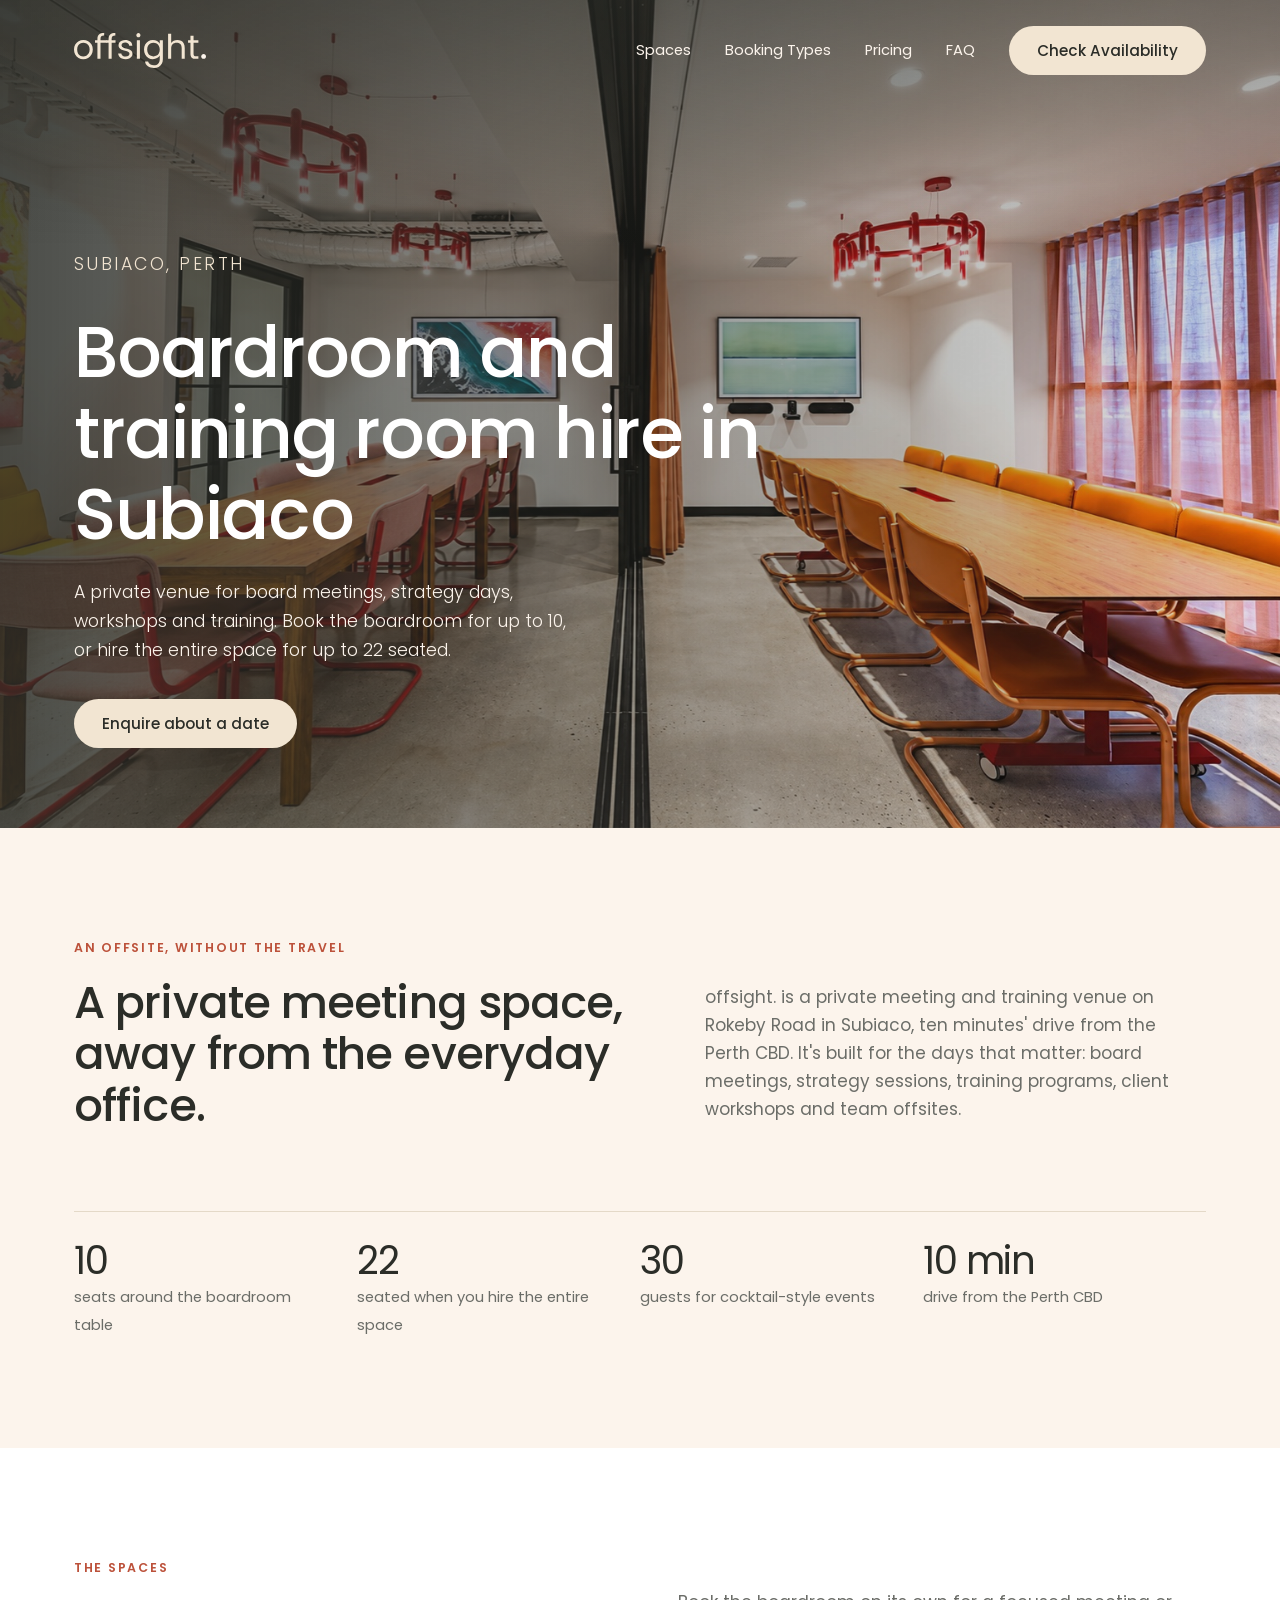
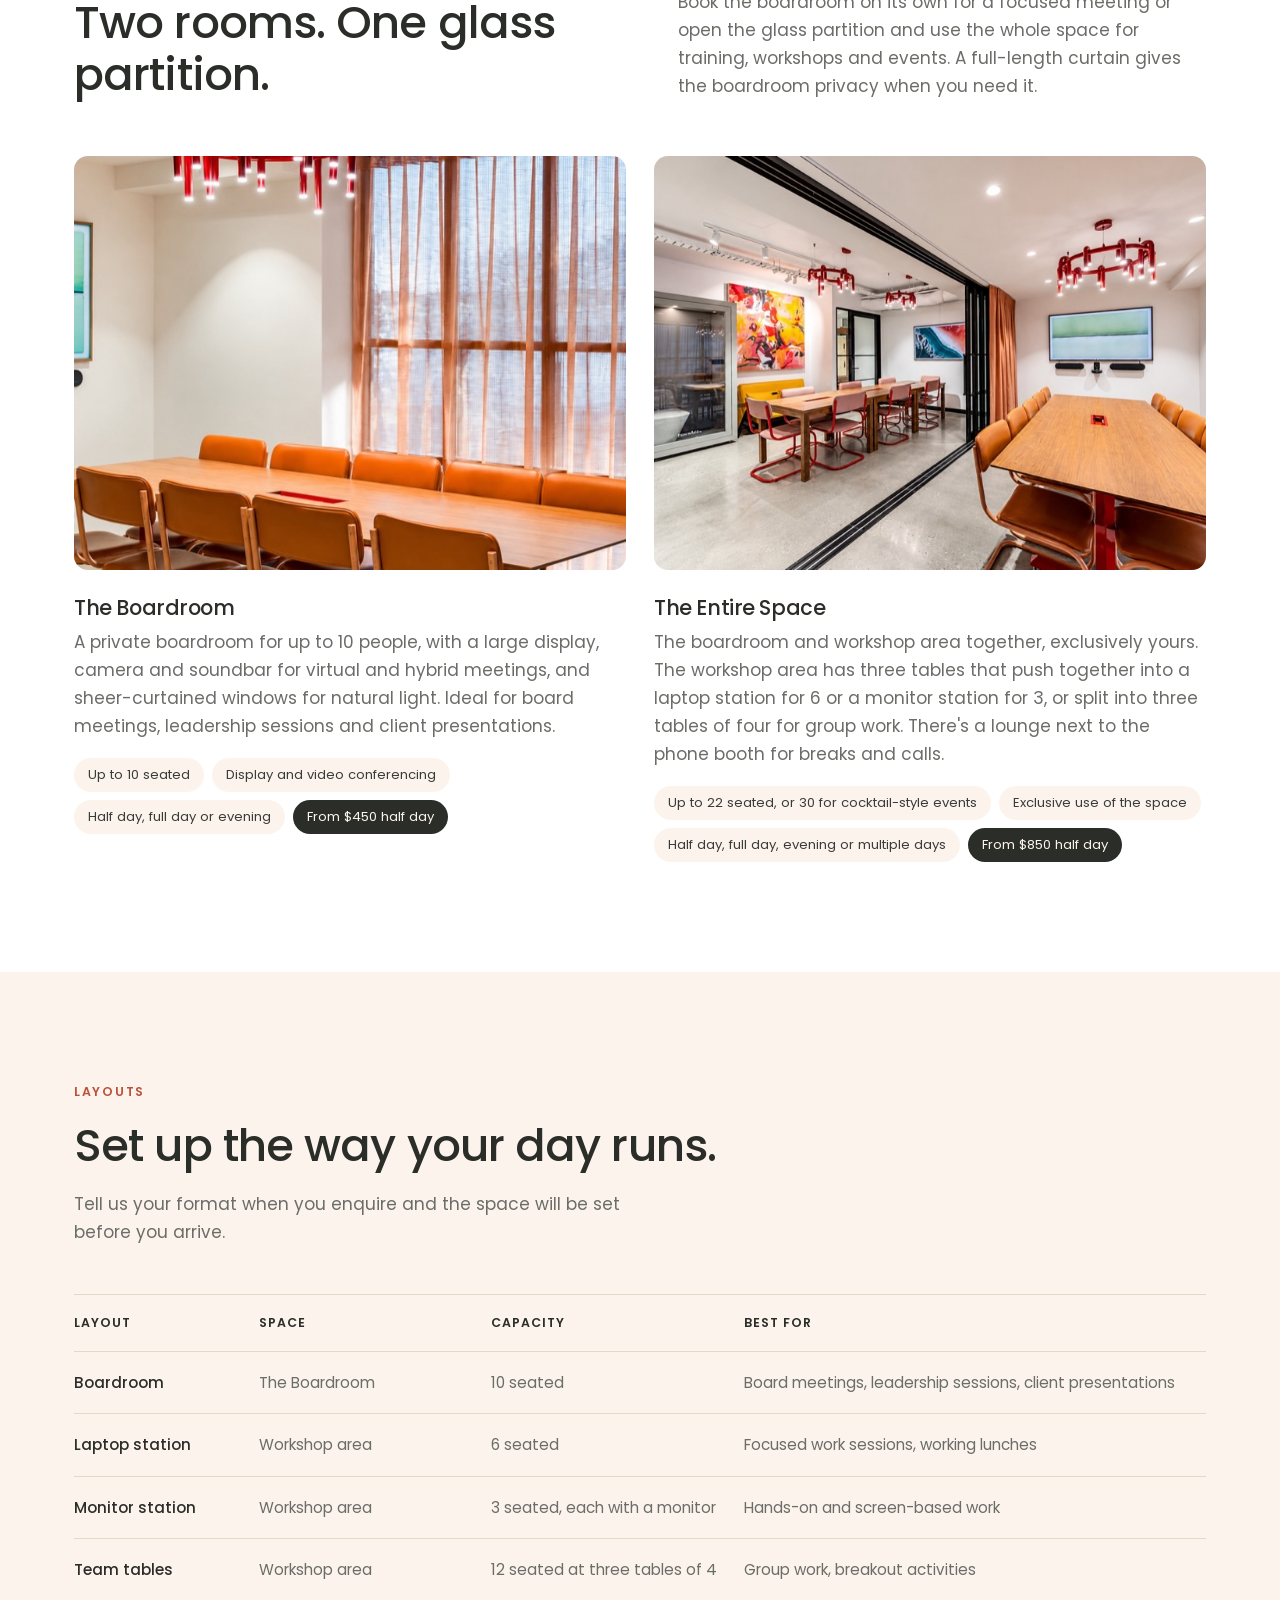
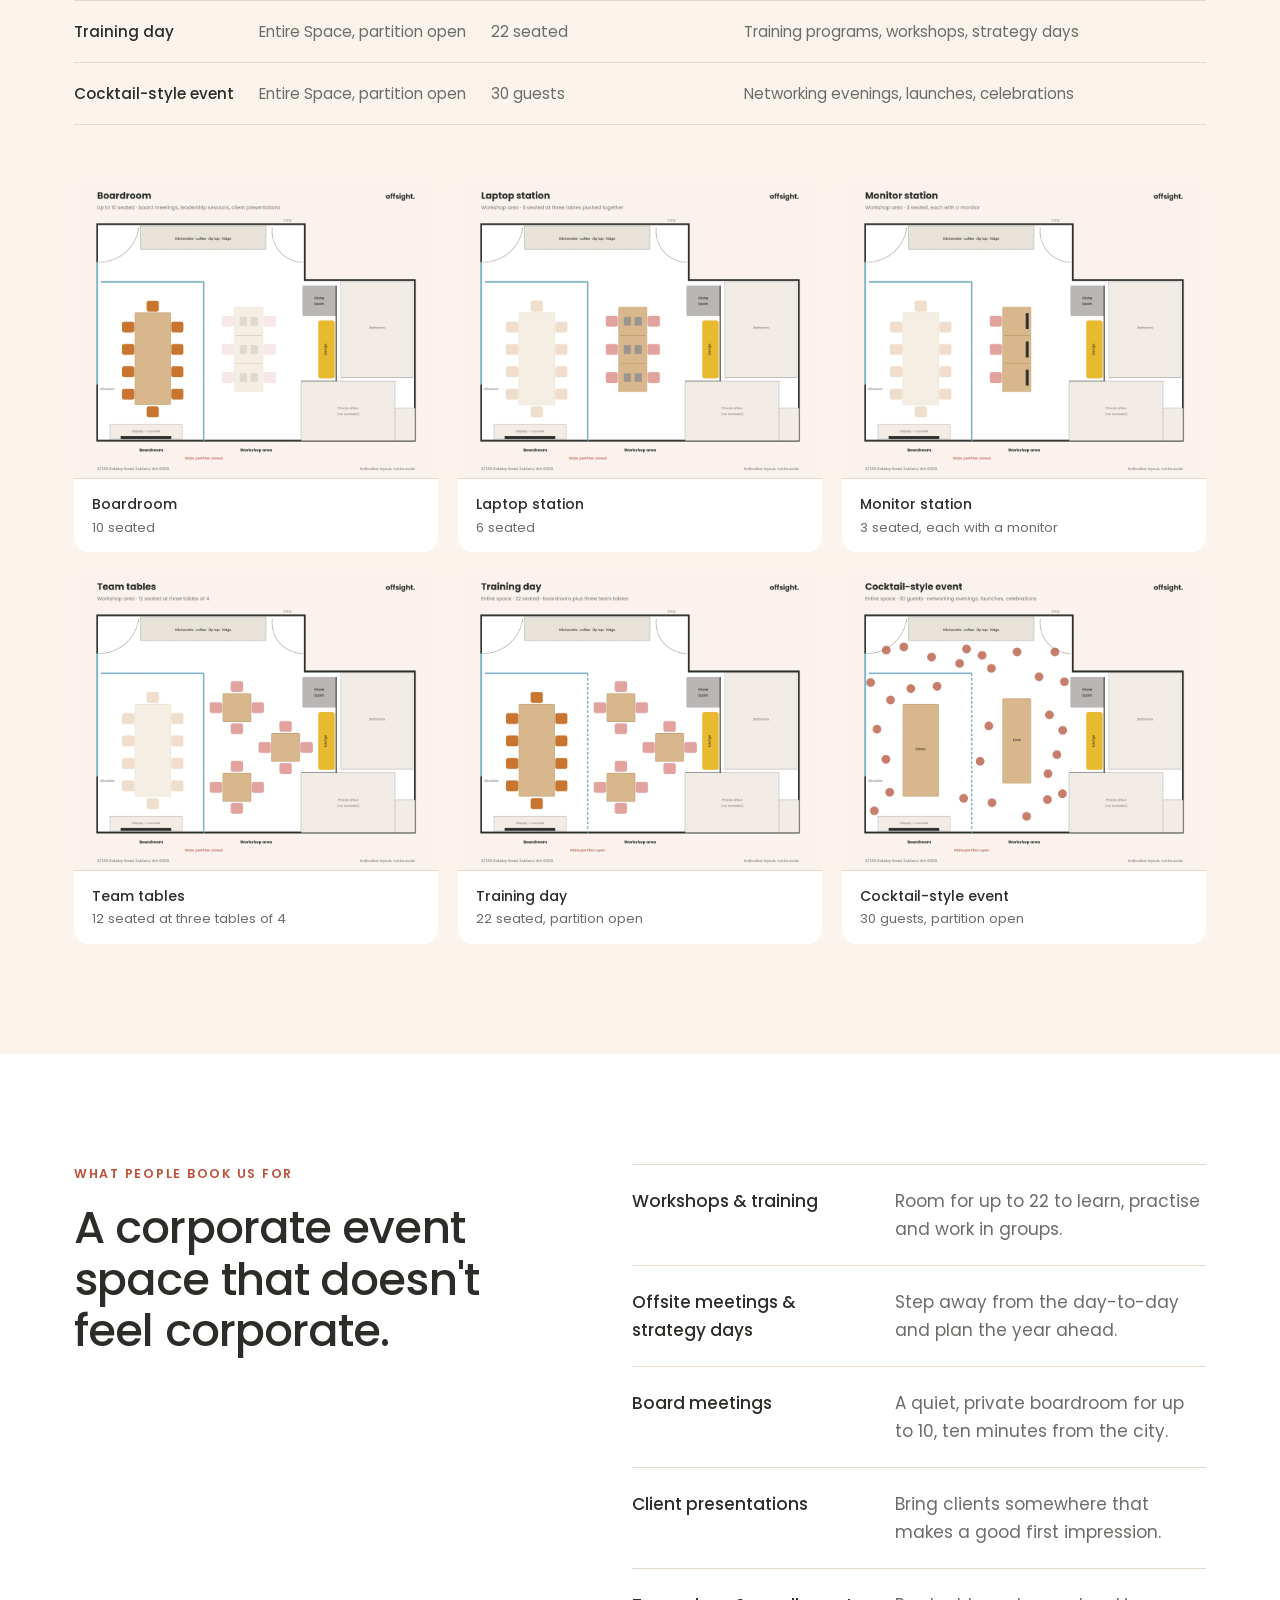
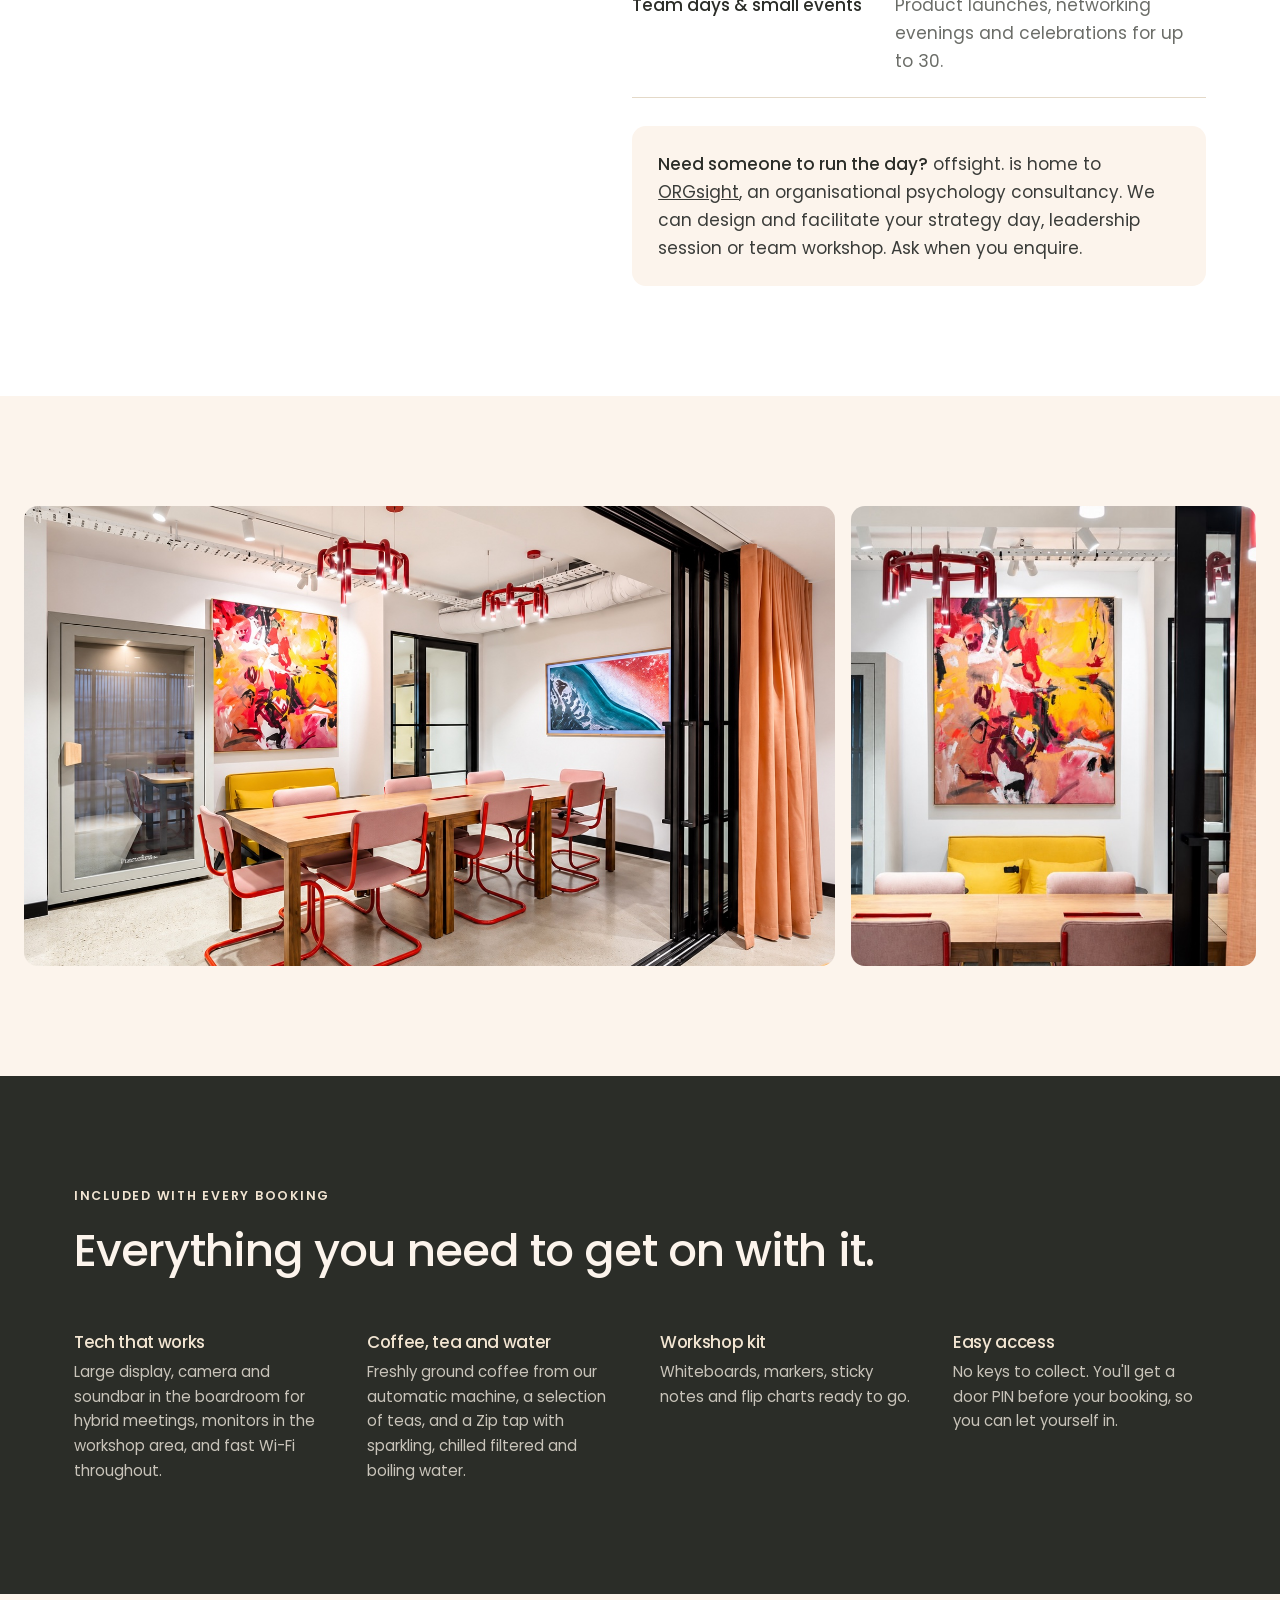
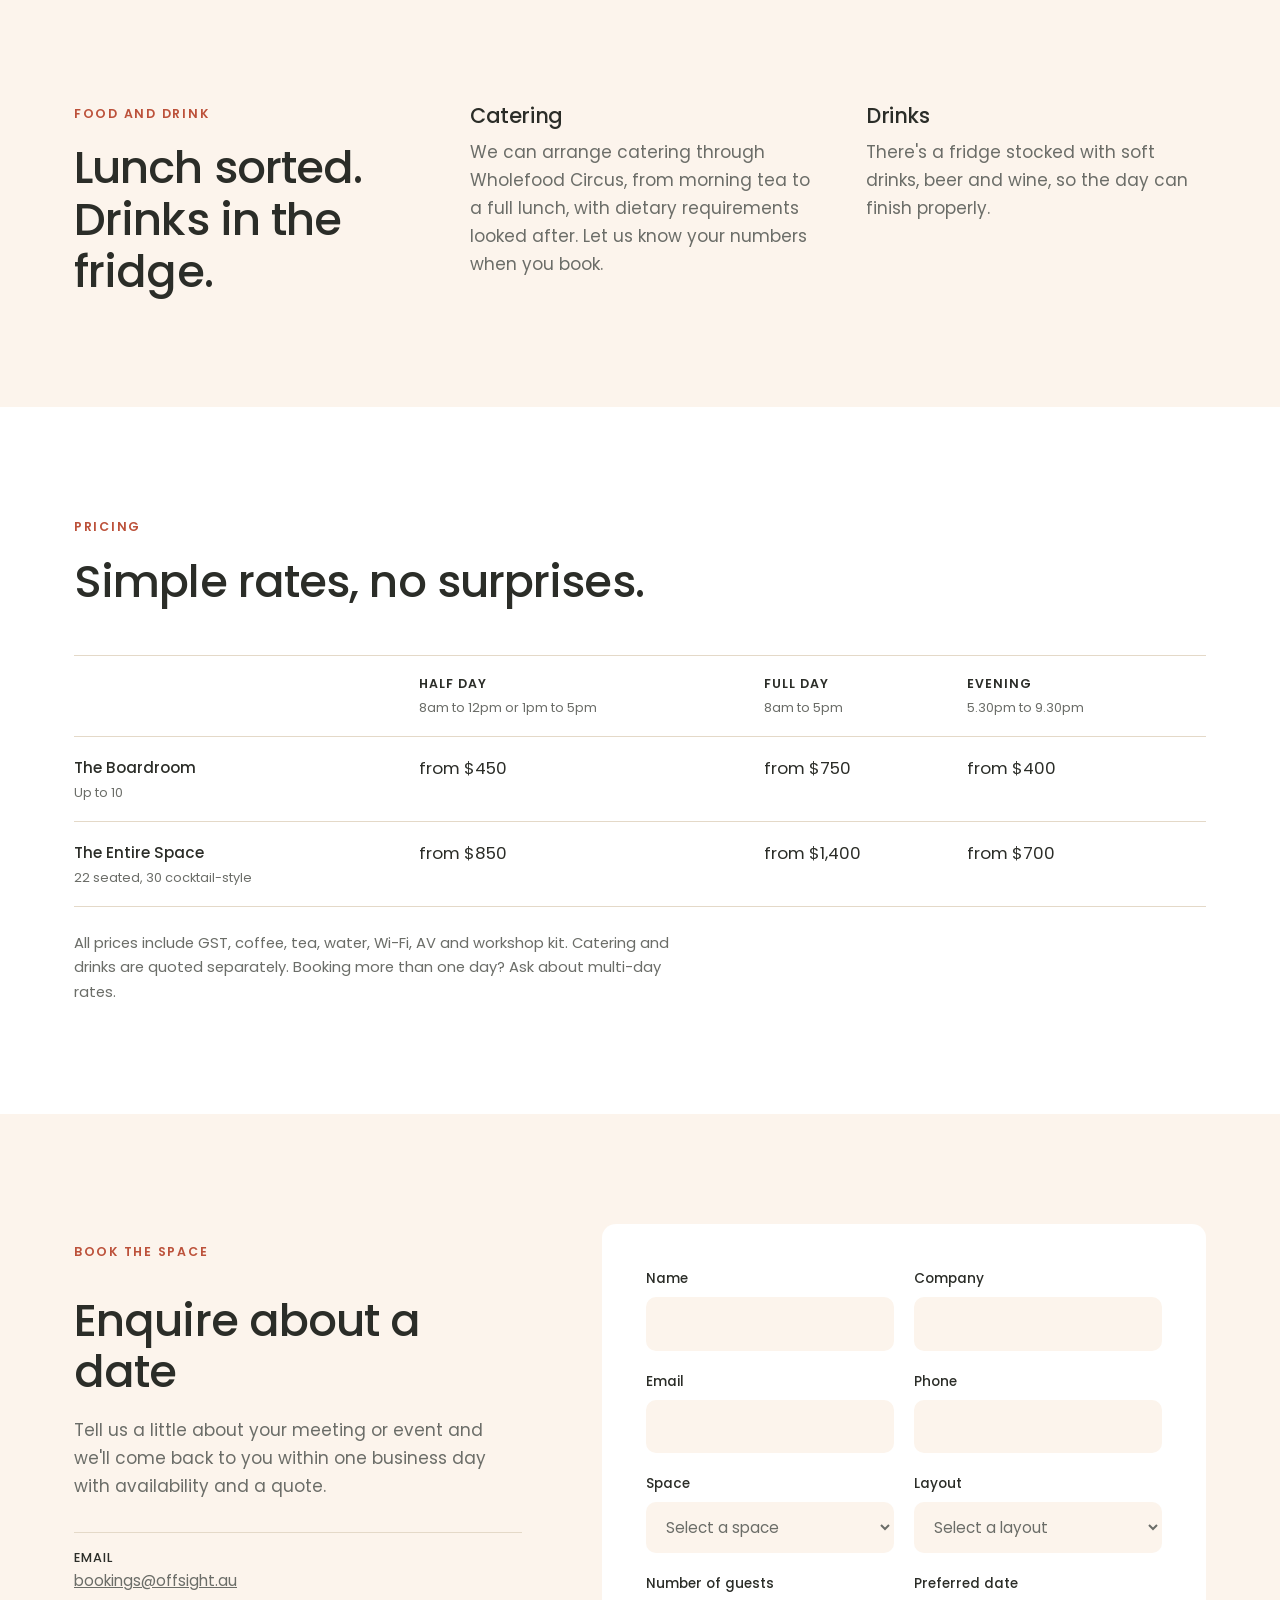
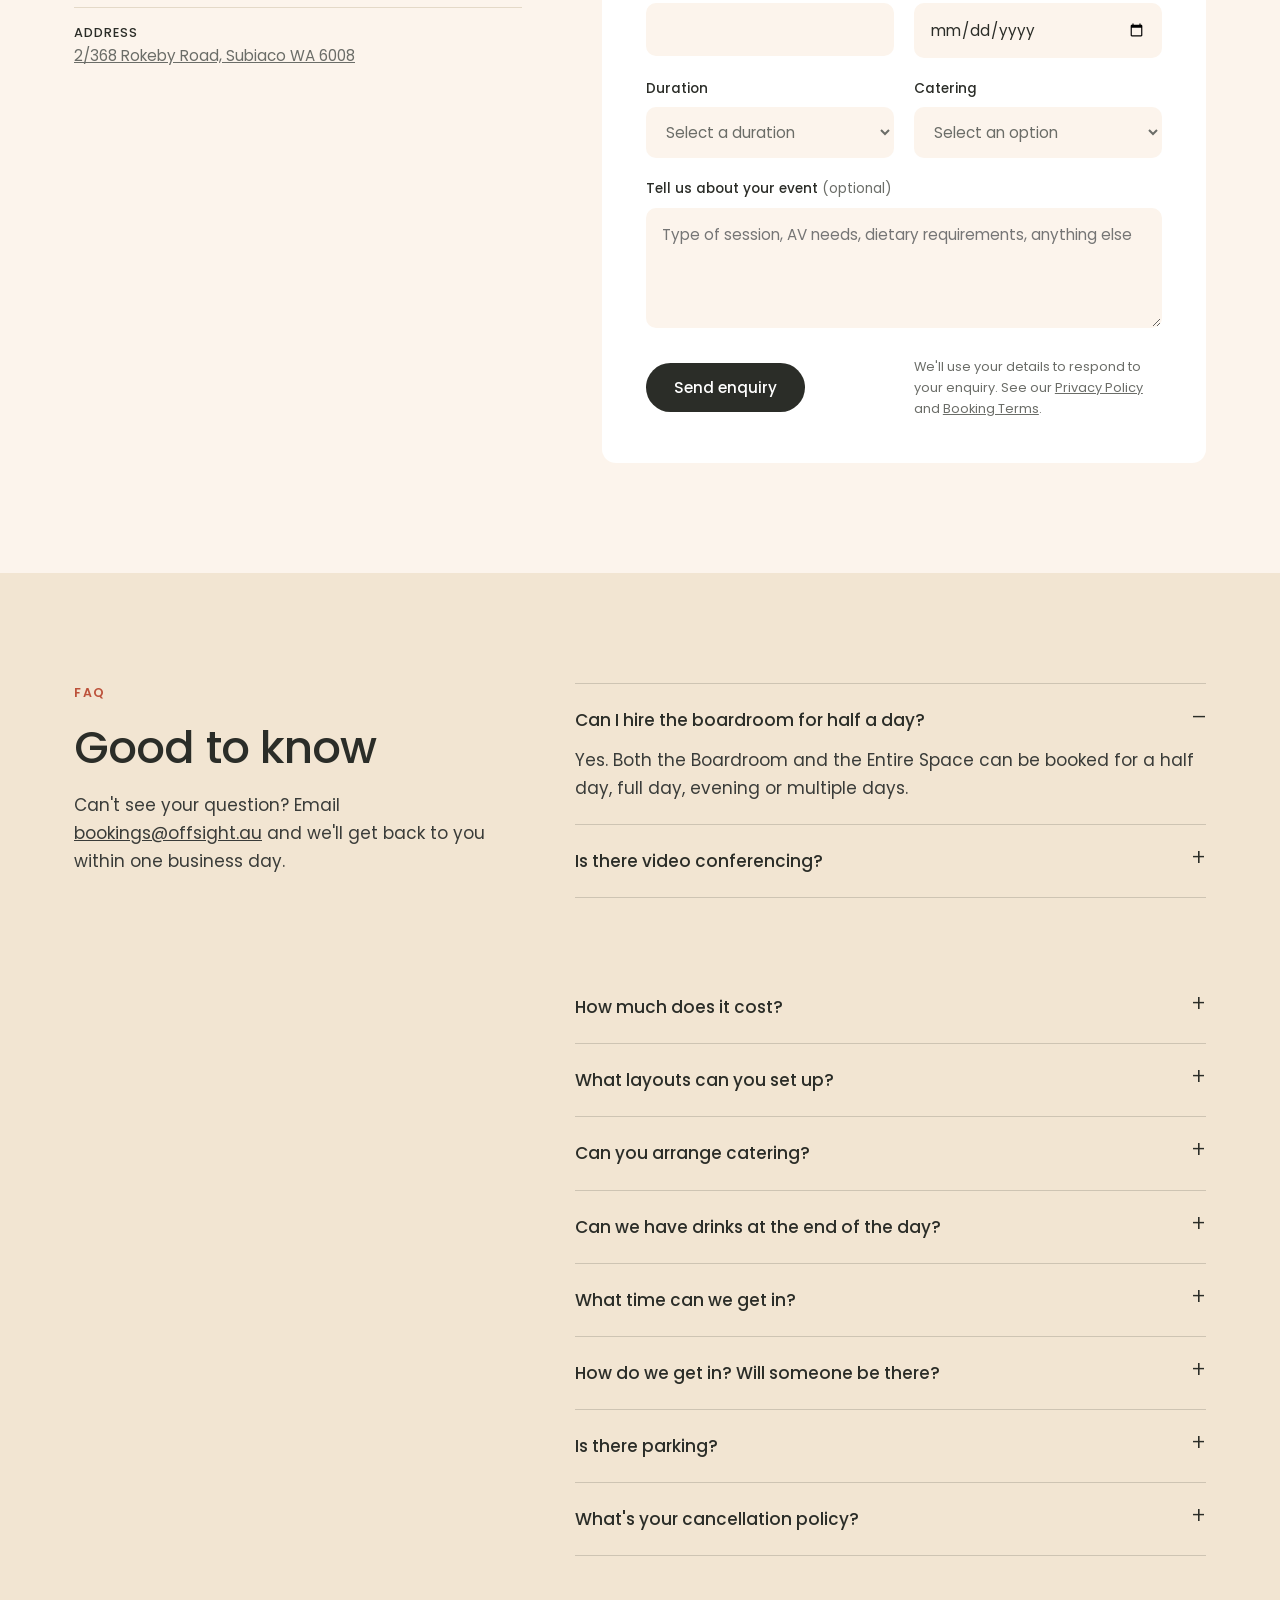
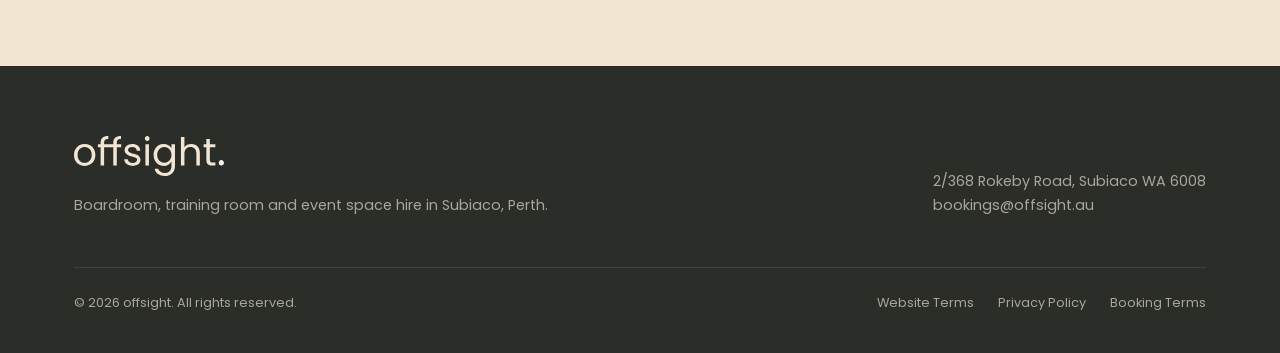
==== commit cfe7fad8: "Link ORGsight mention to orgsight.com Co-Authored-By: Claude Opus 5.5 <noreply@anthropic.com>" ====
--- a/index.html
+++ b/index.html
@@ -539,7 +539,7 @@
           <li><b>Client presentations</b><span>Bring clients somewhere that makes a good first impression.</span></li>
           <li><b>Team days &amp; small events</b><span>Product launches, networking evenings and celebrations for up to 30.</span></li>
         </ul>
-        <p class="orgsight"><b>Need someone to run the day?</b> offsight. is home to ORGsight, an organisational psychology consultancy. We can design and facilitate your strategy day, leadership session or team workshop. Ask when you enquire.</p>
+        <p class="orgsight"><b>Need someone to run the day?</b> offsight. is home to <a href="https://www.orgsight.com" target="_blank" rel="noopener">ORGsight</a>, an organisational psychology consultancy. We can design and facilitate your strategy day, leadership session or team workshop. Ask when you enquire.</p>
       </div>
     </div>
   </section>
